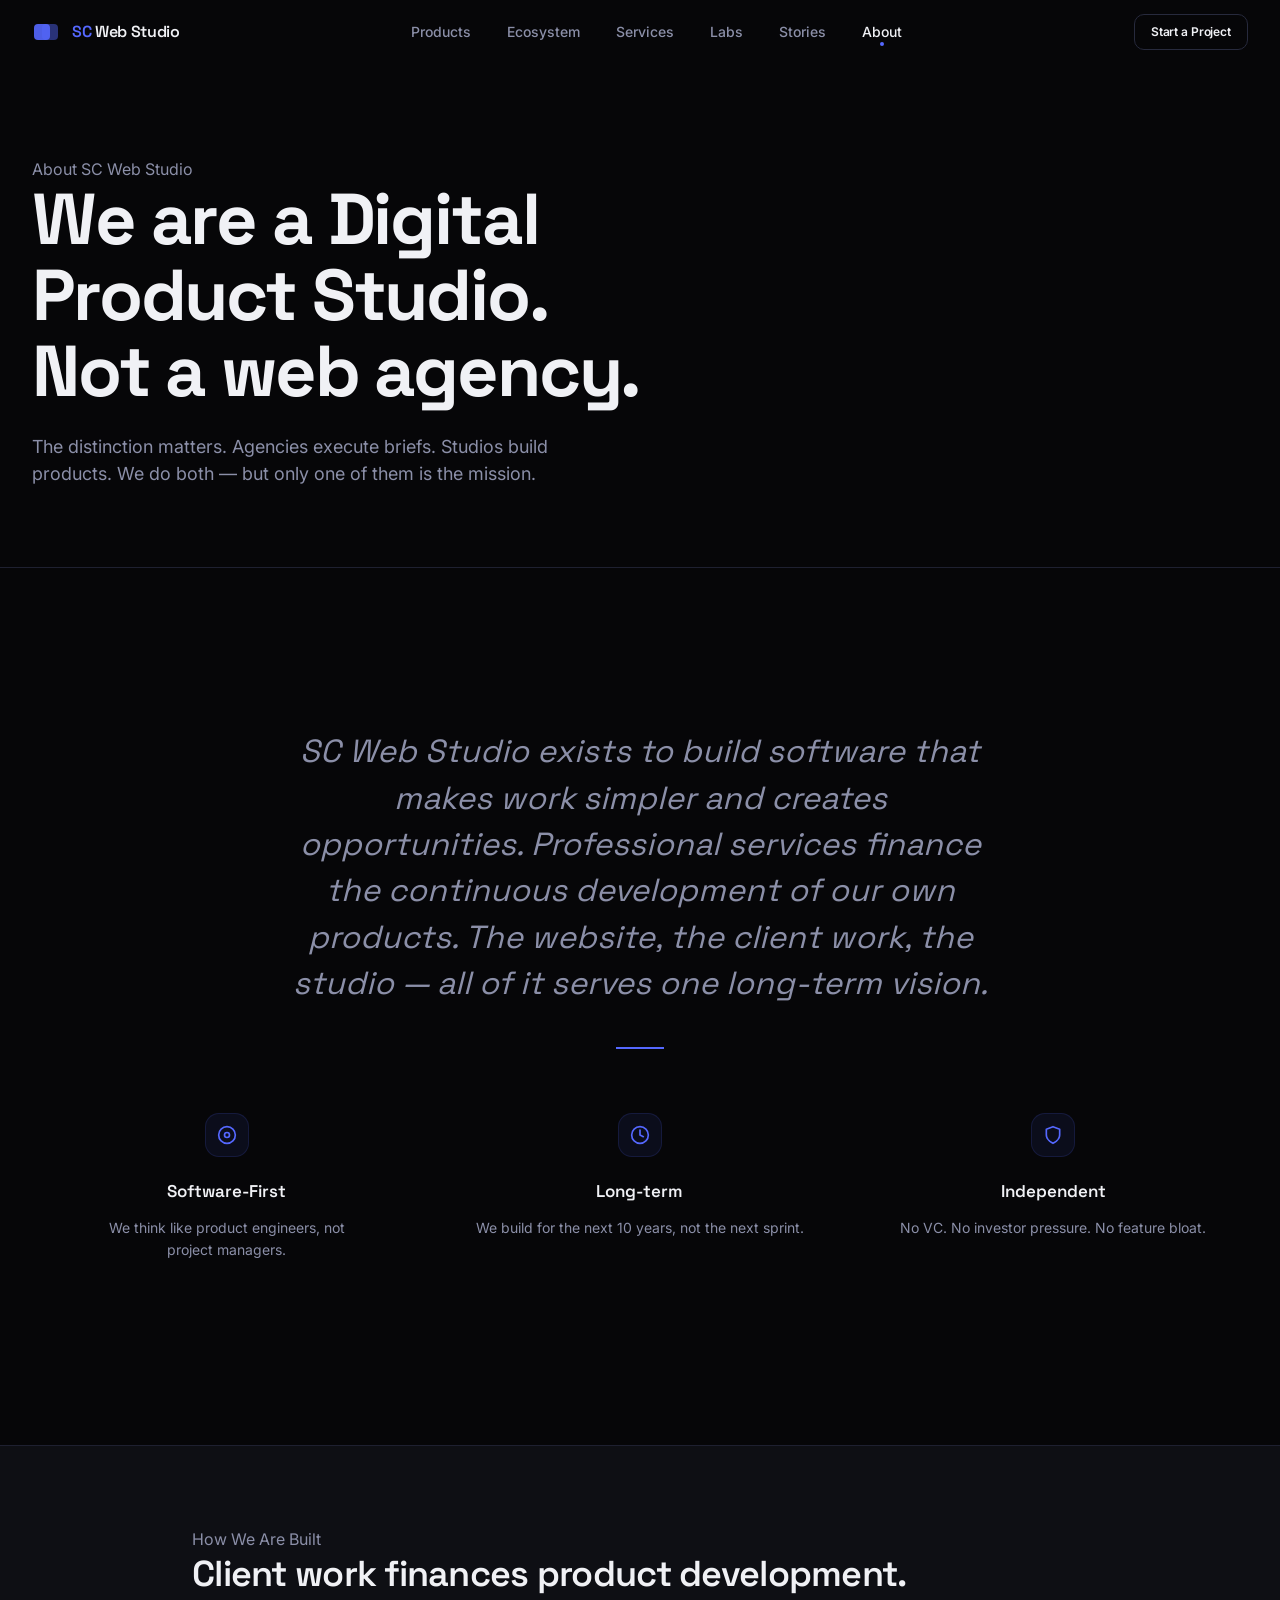
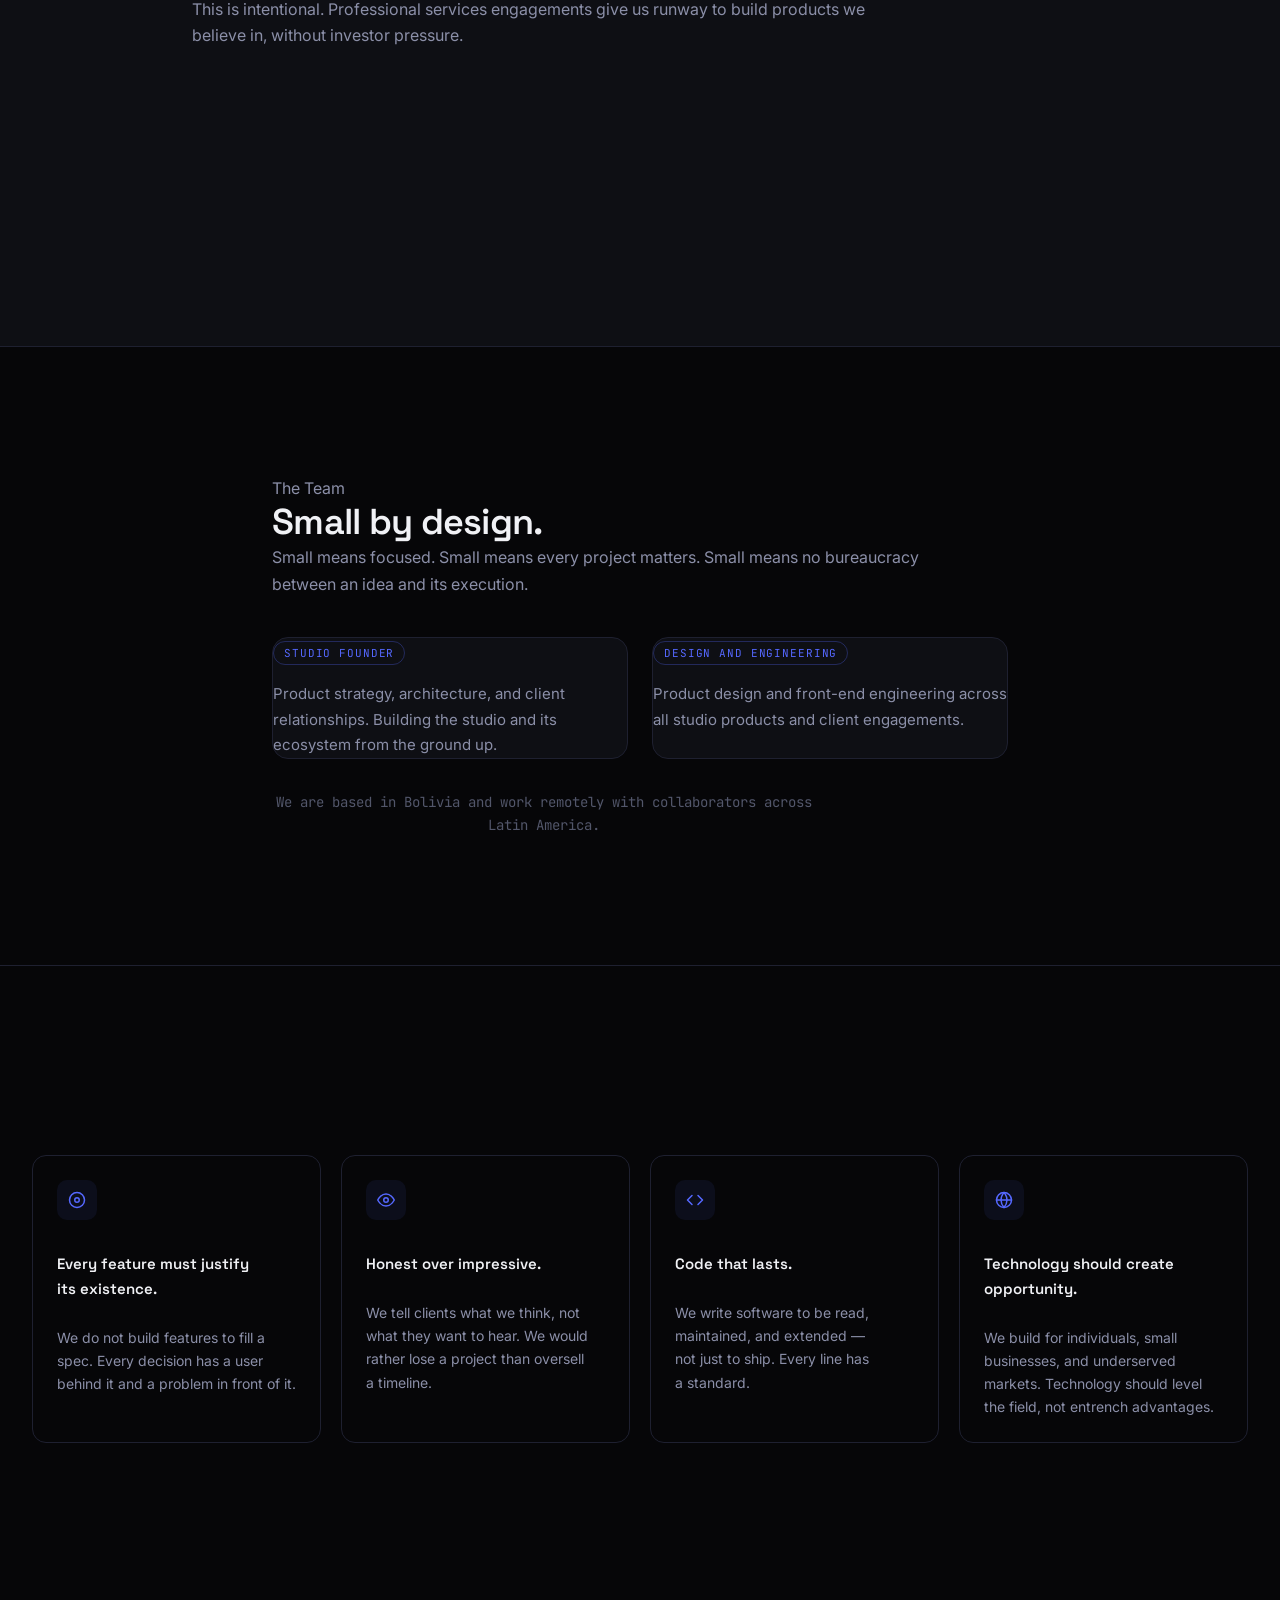
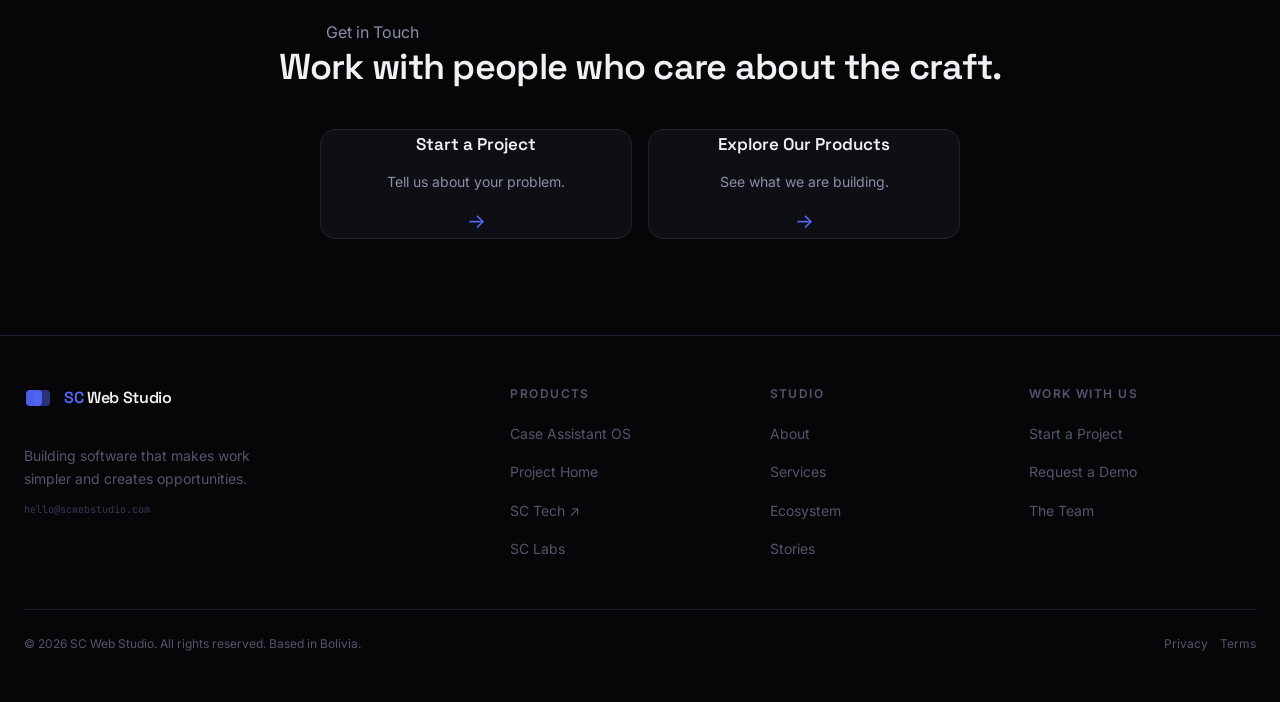
==== about/index.html @ ff3e18fb "Initial release candidate - SC Web Studio website" ====
﻿<!DOCTYPE html>
<html lang="en">
<head>
  <meta charset="UTF-8">
  <meta name="viewport" content="width=device-width, initial-scale=1.0">
  <title>About — SC Web Studio</title>
  <meta name="description" content="SC Web Studio is a Digital Product Studio based in Bolivia. We build software, SaaS, and automation. Learn who we are, how we operate, and what drives us.">
  <link rel="canonical" href="https://scwebstudio.com/about/">
  <meta property="og:type" content="website">
  <meta property="og:url" content="https://scwebstudio.com/about/">
  <meta property="og:title" content="About — SC Web Studio">
  <meta property="og:description" content="SC Web Studio is a Digital Product Studio based in Bolivia. We build software, SaaS, and automation. Learn who we are, how we operate, and what drives us.">
  <meta property="og:image" content="https://scwebstudio.com/shared/img/og-default.png">
  <meta property="og:site_name" content="SC Web Studio">
  <meta name="twitter:card" content="summary_large_image">
  <meta name="twitter:title" content="About — SC Web Studio">
  <meta name="twitter:description" content="SC Web Studio is a Digital Product Studio based in Bolivia. We build software, SaaS, and automation.">
  <meta name="twitter:image" content="https://scwebstudio.com/shared/img/og-default.png">
  <script type="application/ld+json">
  {
    "@context": "https://schema.org",
    "@type": "WebPage",
    "name": "About — SC Web Studio",
    "url": "https://scwebstudio.com/about/",
    "description": "SC Web Studio is a Digital Product Studio based in Bolivia.",
    "publisher": {
      "@type": "Organization",
      "name": "SC Web Studio",
      "url": "https://scwebstudio.com",
      "address": {"@type": "PostalAddress","addressCountry": "BO"}
    }
  }
  </script>
  <link rel="stylesheet" href="../shared/css/tokens.css">
  <link rel="stylesheet" href="../shared/css/reset.css">
  <link rel="stylesheet" href="../shared/css/typography.css">
  <link rel="stylesheet" href="../shared/css/layout.css">
  <link rel="stylesheet" href="../shared/css/utilities.css">
  <link rel="stylesheet" href="../shared/css/components/nav.css">
  <link rel="stylesheet" href="../shared/css/components/buttons.css">
  <link rel="stylesheet" href="../shared/css/components/cards.css">
  <link rel="stylesheet" href="../shared/css/components/badges.css">
  <link rel="stylesheet" href="../shared/css/components/mockups.css">
  <link rel="stylesheet" href="../shared/css/components/modals.css">
  <link rel="stylesheet" href="../shared/css/components/forms.css">
  <style>
    .about-hero{padding-top:calc(var(--space-24) + 60px);padding-bottom:var(--space-20);}
    .about-hero h1{max-width:760px;}
    .identity-quote{font-family:var(--font-display);font-size:clamp(1.375rem,3vw,2rem);line-height:1.45;color:var(--text-secondary);max-width:720px;margin:0 auto;text-align:center;font-style:italic;}
    .identity-separator{width:48px;height:2px;background:var(--studio-500);margin:var(--space-10) auto;opacity:0.5;}
    .pillar-row{display:grid;grid-template-columns:1fr;gap:var(--space-6);margin-top:var(--space-10);}
    @media(min-width:768px){.pillar-row{grid-template-columns:repeat(3,1fr);}}
    .pillar{display:flex;flex-direction:column;gap:var(--space-3);align-items:center;text-align:center;padding:var(--space-6);}
    .pillar__icon{width:44px;height:44px;display:flex;align-items:center;justify-content:center;border-radius:var(--radius-lg);background:rgba(85,104,255,0.08);border:1px solid rgba(85,104,255,0.15);color:var(--studio-500);margin-bottom:var(--space-2);}
    .pillar__title{font-family:var(--font-display);font-size:1.0625rem;font-weight:600;color:var(--text-primary);margin:0;}
    .pillar__desc{font-size:0.875rem;color:var(--text-secondary);line-height:1.6;margin:0;}
    .model-grid{display:grid;grid-template-columns:1fr;gap:var(--space-12);align-items:center;margin-top:var(--space-12);}
    @media(min-width:1024px){.model-grid{grid-template-columns:1fr 1fr;}}
    .model-diagram{display:flex;align-items:center;gap:var(--space-4);justify-content:center;}
    .model-box{border:1px solid var(--studio-500);border-radius:var(--radius-lg);padding:var(--space-6) var(--space-8);text-align:center;min-width:160px;}
    .model-box--filled{background:rgba(85,104,255,0.07);}
    .model-box__label{font-family:var(--font-display);font-size:0.9375rem;font-weight:600;color:var(--text-primary);margin:0 0 var(--space-1);}
    .model-box__sub{font-family:var(--font-mono);font-size:0.6875rem;color:var(--studio-500);text-transform:uppercase;letter-spacing:0.08em;margin:0;}
    .model-arrow{font-size:1.5rem;color:var(--studio-500);flex-shrink:0;}
    .model-text{font-size:0.9375rem;color:var(--text-secondary);line-height:1.7;}
    .team-grid{display:grid;grid-template-columns:1fr;gap:var(--space-6);margin-top:var(--space-10);}
    @media(min-width:640px){.team-grid{grid-template-columns:repeat(2,1fr);}}
    .team-note{text-align:center;margin-top:var(--space-8);font-size:0.875rem;color:var(--text-tertiary);font-family:var(--font-mono);}
    .role-badge{display:inline-block;font-family:var(--font-mono);font-size:0.6875rem;text-transform:uppercase;letter-spacing:0.08em;color:var(--studio-500);border:1px solid rgba(85,104,255,0.3);border-radius:var(--radius-full);padding:2px 10px;margin-bottom:var(--space-4);}
    .values-grid{display:grid;grid-template-columns:1fr;gap:var(--space-5);margin-top:var(--space-10);}
    @media(min-width:640px){.values-grid{grid-template-columns:repeat(2,1fr);}}
    @media(min-width:1024px){.values-grid{grid-template-columns:repeat(4,1fr);}}
    .final-cta-section{padding:var(--space-24) 0;text-align:center;}
    .cta-cards{display:grid;grid-template-columns:1fr;gap:var(--space-4);max-width:640px;margin:var(--space-10) auto 0;}
    @media(min-width:640px){.cta-cards{grid-template-columns:1fr 1fr;}}
    .cta-card{display:flex;flex-direction:column;gap:var(--space-3);padding:var(--space-7);border:1px solid rgba(255,255,255,0.08);border-radius:var(--radius-xl);background:var(--bg-surface);text-decoration:none;transition:border-color .2s,box-shadow .2s;}
    .cta-card:hover{border-color:rgba(85,104,255,0.4);box-shadow:var(--shadow-md);}
    .cta-card__title{font-family:var(--font-display);font-size:1.0625rem;font-weight:600;color:var(--text-primary);}
    .cta-card__arrow{color:var(--studio-500);font-size:1.25rem;margin-top:auto;}
  </style>
</head>
<body>
  <a href="#main-content" class="skip-link">Skip to main content</a>
  <div class="scroll-progress" id="scroll-progress" aria-hidden="true"></div>
  <div id="sc-header"></div>
  <script src="../shared/js/core/shell.js" data-base="../"></script>
  <main id="main-content">

    <!-- HERO -->
    <section class="about-hero section" aria-labelledby="about-heading">
      <div class="container">
        <p class="sh-label reveal">About SC Web Studio</p>
        <h1 class="display reveal" id="about-heading" style="margin-bottom:var(--space-6);">We are a Digital Product Studio. Not a web agency.</h1>
        <p class="lead reveal" style="max-width:600px;">The distinction matters. Agencies execute briefs. Studios build products. We do both — but only one of them is the mission.</p>
      </div>
    </section>

    <!-- IDENTITY STATEMENT -->
    <section class="section-xl section" id="identity" aria-labelledby="identity-heading" style="text-align:center;">
      <div class="container">
        <h2 class="sr-only" id="identity-heading">Identity Statement</h2>
        <blockquote class="identity-quote reveal">
          SC Web Studio exists to build software that makes work simpler and creates opportunities. Professional services finance the continuous development of our own products. The website, the client work, the studio — all of it serves one long-term vision.
        </blockquote>
        <div class="identity-separator reveal" aria-hidden="true"></div>
        <div class="pillar-row reveal-group">
          <div class="pillar reveal">
            <div class="pillar__icon">
              <svg width="20" height="20" viewBox="0 0 24 24" fill="none" stroke="currentColor" stroke-width="2" stroke-linecap="round" stroke-linejoin="round" aria-hidden="true"><circle cx="12" cy="12" r="10"/><circle cx="12" cy="12" r="3"/></svg>
            </div>
            <p class="pillar__title">Software-First</p>
            <p class="pillar__desc">We think like product engineers, not project managers.</p>
          </div>
          <div class="pillar reveal">
            <div class="pillar__icon">
              <svg width="20" height="20" viewBox="0 0 24 24" fill="none" stroke="currentColor" stroke-width="2" stroke-linecap="round" stroke-linejoin="round" aria-hidden="true"><circle cx="12" cy="12" r="10"/><polyline points="12 6 12 12 16 14"/></svg>
            </div>
            <p class="pillar__title">Long-term</p>
            <p class="pillar__desc">We build for the next 10 years, not the next sprint.</p>
          </div>
          <div class="pillar reveal">
            <div class="pillar__icon">
              <svg width="20" height="20" viewBox="0 0 24 24" fill="none" stroke="currentColor" stroke-width="2" stroke-linecap="round" stroke-linejoin="round" aria-hidden="true"><path d="M12 22s8-4 8-10V5l-8-3-8 3v7c0 6 8 10 8 10z"/></svg>
            </div>
            <p class="pillar__title">Independent</p>
            <p class="pillar__desc">No VC. No investor pressure. No feature bloat.</p>
          </div>
        </div>
      </div>
    </section>

    <!-- THE MODEL -->
    <section class="section-surface section" id="model" aria-labelledby="model-heading">
      <div class="container" style="max-width:960px;">
        <p class="sh-label reveal">How We Are Built</p>
        <h2 class="sh-heading reveal" id="model-heading">Client work finances product development.</h2>
        <p class="sh-lead reveal">This is intentional. Professional services engagements give us runway to build products we believe in, without investor pressure.</p>
        <div class="model-grid reveal">
          <div class="model-diagram">
            <div class="model-box">
              <p class="model-box__label">Professional Services</p>
              <p class="model-box__sub">Revenue</p>
            </div>
            <div class="model-arrow" aria-hidden="true">&#8594;</div>
            <div class="model-box model-box--filled">
              <p class="model-box__label">Product R&amp;D</p>
              <p class="model-box__sub">Mission</p>
            </div>
          </div>
          <div>
            <p class="model-text">We take on a limited number of client projects per year — software development, automation, SaaS builds, and design. The revenue funds the salaries and infrastructure needed to continuously develop Case Assistant OS, Project Home, and what comes next.</p>
            <p class="model-text" style="margin-top:var(--space-4);">This is not a side project. This is the model.</p>
          </div>
        </div>
      </div>
    </section>

    <!-- TEAM -->
    <section class="section-lg section" id="team" aria-labelledby="team-heading">
      <div class="container" style="max-width:800px;">
        <p class="sh-label reveal">The Team</p>
        <h2 class="sh-heading reveal" id="team-heading">Small by design.</h2>
        <p class="sh-lead reveal">Small means focused. Small means every project matters. Small means no bureaucracy between an idea and its execution.</p>
        <div class="team-grid reveal-group">
          <div class="card reveal" style="padding:var(--space-7);">
            <span class="role-badge">Studio Founder</span>
            <p style="font-size:0.9375rem;color:var(--text-secondary);line-height:1.7;margin:0;">Product strategy, architecture, and client relationships. Building the studio and its ecosystem from the ground up.</p>
          </div>
          <div class="card reveal" style="padding:var(--space-7);">
            <span class="role-badge">Design and Engineering</span>
            <p style="font-size:0.9375rem;color:var(--text-secondary);line-height:1.7;margin:0;">Product design and front-end engineering across all studio products and client engagements.</p>
          </div>
        </div>
        <p class="team-note reveal">We are based in Bolivia and work remotely with collaborators across Latin America.</p>
      </div>
    </section>

    <!-- VALUES -->
    <section class="section" id="values" aria-labelledby="values-heading">
      <div class="container">
        <p class="sh-label reveal">What We Believe</p>
        <h2 class="sh-heading reveal" id="values-heading">Four things we do not compromise on.</h2>
        <div class="values-grid reveal-group">
          <div class="card card-feature reveal" style="padding:var(--space-6);">
            <div style="width:40px;height:40px;display:flex;align-items:center;justify-content:center;border-radius:var(--radius-md);background:rgba(85,104,255,0.08);color:var(--studio-500);margin-bottom:var(--space-4);">
              <svg width="18" height="18" viewBox="0 0 24 24" fill="none" stroke="currentColor" stroke-width="2" stroke-linecap="round" stroke-linejoin="round" aria-hidden="true"><circle cx="12" cy="12" r="10"/><circle cx="12" cy="12" r="3"/></svg>
            </div>
            <p style="font-family:var(--font-display);font-size:0.9375rem;font-weight:600;color:var(--text-primary);margin-bottom:var(--space-2);">Every feature must justify its existence.</p>
            <p style="font-size:0.875rem;color:var(--text-secondary);line-height:1.65;margin:0;">We do not build features to fill a spec. Every decision has a user behind it and a problem in front of it.</p>
          </div>
          <div class="card card-feature reveal" style="padding:var(--space-6);">
            <div style="width:40px;height:40px;display:flex;align-items:center;justify-content:center;border-radius:var(--radius-md);background:rgba(85,104,255,0.08);color:var(--studio-500);margin-bottom:var(--space-4);">
              <svg width="18" height="18" viewBox="0 0 24 24" fill="none" stroke="currentColor" stroke-width="2" stroke-linecap="round" stroke-linejoin="round" aria-hidden="true"><path d="M1 12s4-8 11-8 11 8 11 8-4 8-11 8-11-8-11-8z"/><circle cx="12" cy="12" r="3"/></svg>
            </div>
            <p style="font-family:var(--font-display);font-size:0.9375rem;font-weight:600;color:var(--text-primary);margin-bottom:var(--space-2);">Honest over impressive.</p>
            <p style="font-size:0.875rem;color:var(--text-secondary);line-height:1.65;margin:0;">We tell clients what we think, not what they want to hear. We would rather lose a project than oversell a timeline.</p>
          </div>
          <div class="card card-feature reveal" style="padding:var(--space-6);">
            <div style="width:40px;height:40px;display:flex;align-items:center;justify-content:center;border-radius:var(--radius-md);background:rgba(85,104,255,0.08);color:var(--studio-500);margin-bottom:var(--space-4);">
              <svg width="18" height="18" viewBox="0 0 24 24" fill="none" stroke="currentColor" stroke-width="2" stroke-linecap="round" stroke-linejoin="round" aria-hidden="true"><polyline points="16 18 22 12 16 6"/><polyline points="8 6 2 12 8 18"/></svg>
            </div>
            <p style="font-family:var(--font-display);font-size:0.9375rem;font-weight:600;color:var(--text-primary);margin-bottom:var(--space-2);">Code that lasts.</p>
            <p style="font-size:0.875rem;color:var(--text-secondary);line-height:1.65;margin:0;">We write software to be read, maintained, and extended — not just to ship. Every line has a standard.</p>
          </div>
          <div class="card card-feature reveal" style="padding:var(--space-6);">
            <div style="width:40px;height:40px;display:flex;align-items:center;justify-content:center;border-radius:var(--radius-md);background:rgba(85,104,255,0.08);color:var(--studio-500);margin-bottom:var(--space-4);">
              <svg width="18" height="18" viewBox="0 0 24 24" fill="none" stroke="currentColor" stroke-width="2" stroke-linecap="round" stroke-linejoin="round" aria-hidden="true"><circle cx="12" cy="12" r="10"/><line x1="2" y1="12" x2="22" y2="12"/><path d="M12 2a15.3 15.3 0 0 1 4 10 15.3 15.3 0 0 1-4 10 15.3 15.3 0 0 1-4-10 15.3 15.3 0 0 1 4-10z"/></svg>
            </div>
            <p style="font-family:var(--font-display);font-size:0.9375rem;font-weight:600;color:var(--text-primary);margin-bottom:var(--space-2);">Technology should create opportunity.</p>
            <p style="font-size:0.875rem;color:var(--text-secondary);line-height:1.65;margin:0;">We build for individuals, small businesses, and underserved markets. Technology should level the field, not entrench advantages.</p>
          </div>
        </div>
      </div>
    </section>

    <!-- FINAL CTA -->
    <section class="final-cta-section" id="work-with-us" aria-labelledby="cta-heading">
      <div class="container">
        <p class="sh-label reveal">Get in Touch</p>
        <h2 class="sh-heading reveal" id="cta-heading" style="text-align:center;">Work with people who care about the craft.</h2>
        <div class="cta-cards reveal-group">
          <a href="../contact/" class="cta-card reveal">
            <p class="cta-card__title">Start a Project</p>
            <p style="font-size:0.875rem;color:var(--text-secondary);margin:0;">Tell us about your problem.</p>
            <span class="cta-card__arrow" aria-hidden="true">&#8594;</span>
          </a>
          <a href="../products/" class="cta-card reveal">
            <p class="cta-card__title">Explore Our Products</p>
            <p style="font-size:0.875rem;color:var(--text-secondary);margin:0;">See what we are building.</p>
            <span class="cta-card__arrow" aria-hidden="true">&#8594;</span>
          </a>
        </div>
      </div>
    </section>

  </main>
  <div id="sc-footer"></div>
  <script src="../shared/js/core/nav.js" defer></script>
  <script src="../shared/js/core/scroll.js" defer></script>
</body>
</html>
---- shared/css/tokens.css ----
/**
 * SC Web Studio — Design Tokens
 * ─────────────────────────────────────────────────────────────────────────────
 * Version: 1.0 | Status: Canonical
 *
 * This file defines ALL design tokens for the SC Web Studio ecosystem.
 * Rules: This file contains ONLY custom property declarations (--variables).
 * No selectors with rules. No layout. No component styles.
 * Every other stylesheet imports this file first.
 *
 * Import order (every page):
 *   1. tokens.css  ← this file
 *   2. reset.css
 *   3. typography.css
 *   4. layout.css
 *   5. utilities.css
 *   6. components/*.css (only what the page uses)
 * ─────────────────────────────────────────────────────────────────────────────
 */

:root {

  /* ─────────────────────────────────────────────────────────────────────────
   * TYPOGRAPHY
   * ───────────────────────────────────────────────────────────────────────── */

  --font-display: 'Space Grotesk', 'DM Sans', system-ui, -apple-system, sans-serif;
  --font-ui:      'Inter', 'SF Pro Text', system-ui, -apple-system, sans-serif;
  --font-mono:    'JetBrains Mono', 'Fira Code', 'Cascadia Code', ui-monospace, monospace;

  /* Type Scale — Major Third (1.25 ratio), base 16px */
  --text-2xs:  0.64rem;   /* 10px  — tiny labels, legal footnotes */
  --text-xs:   0.75rem;   /* 12px  — metadata, timestamps, captions */
  --text-sm:   0.875rem;  /* 14px  — small body, form labels */
  --text-base: 1rem;      /* 16px  — body copy */
  --text-md:   1.125rem;  /* 18px  — large body, lead paragraphs */
  --text-lg:   1.25rem;   /* 20px  — small headings h5/h6 */
  --text-xl:   1.5rem;    /* 24px  — card headings, feature titles */
  --text-2xl:  1.875rem;  /* 30px  — section subheadings h3 */
  --text-3xl:  2.25rem;   /* 36px  — section headings h2 */
  --text-4xl:  3rem;      /* 48px  — page headings h1, product names */
  --text-5xl:  3.75rem;   /* 60px  — hero subheadlines */
  --text-6xl:  4.5rem;    /* 72px  — hero headlines (desktop) */
  --text-7xl:  6rem;      /* 96px  — manifesto statements, display */

  /* Fluid / Responsive Display Sizes */
  --display-hero:      clamp(2.5rem,   6vw + 1rem,  4.5rem);
  --display-section:   clamp(1.75rem,  4vw + 0.5rem, 2.25rem);
  --display-manifesto: clamp(2rem,     7vw + 0.5rem, 6rem);
  --display-product:   clamp(1.5rem,   3vw + 0.5rem, 3rem);

  /* Font Weights */
  --weight-regular:   400;
  --weight-medium:    500;
  --weight-semibold:  600;
  --weight-bold:      700;

  /* Line Heights */
  --leading-none:      1;
  --leading-display:   1.05;
  --leading-tight:     1.1;
  --leading-snug:      1.2;
  --leading-heading:   1.3;
  --leading-normal:    1.5;
  --leading-relaxed:   1.65;
  --leading-loose:     1.8;

  /* Letter Spacing */
  --tracking-tighter: -0.03em;
  --tracking-tight:   -0.02em;
  --tracking-snug:    -0.015em;
  --tracking-normal:  0;
  --tracking-wide:    0.05em;
  --tracking-wider:   0.08em;
  --tracking-widest:  0.12em;


  /* ─────────────────────────────────────────────────────────────────────────
   * COLORS — BACKGROUNDS & SURFACES
   * ───────────────────────────────────────────────────────────────────────── */

  --bg-page:           #060608;
  --bg-surface:        #0E0F14;
  --bg-surface-raised: #151720;
  --bg-surface-overlay:#1A1D2B;
  --bg-hover:          rgba(255, 255, 255, 0.04);
  --bg-active:         rgba(255, 255, 255, 0.07);


  /* ─────────────────────────────────────────────────────────────────────────
   * COLORS — BORDERS
   * ───────────────────────────────────────────────────────────────────────── */

  --border-subtle: #1E2030;
  --border-default: #272A3D;
  --border-strong: #353852;
  --border-focus: #5568FF;


  /* ─────────────────────────────────────────────────────────────────────────
   * COLORS — TEXT
   * ───────────────────────────────────────────────────────────────────────── */

  --text-primary:   #F0F1F5;
  --text-secondary: #8B8FA8;
  --text-tertiary:  #52566A;
  --text-inverse:   #060608;
  --text-link:      #7B8FFF;
  --text-link-hover:#A0ADFF;


  /* ─────────────────────────────────────────────────────────────────────────
   * COLORS — STUDIO ACCENT (Electric Indigo-Blue)
   * Primary brand accent. Precision, software, intelligence.
   * ───────────────────────────────────────────────────────────────────────── */

  --studio-50:          #F0F1FF;
  --studio-100:         #E0E4FF;
  --studio-300:         #8E9EFF;
  --studio-400:         #7080FF;
  --studio-500:         #5568FF;  /* ← Primary Studio Accent */
  --studio-600:         #3D4EE8;
  --studio-700:         #2A37C4;
  --studio-glow:        rgba(85, 104, 255, 0.15);
  --studio-glow-strong: rgba(85, 104, 255, 0.30);


  /* ─────────────────────────────────────────────────────────────────────────
   * COLORS — CASE ASSISTANT OS (Sky Blue)
   * Clinical trust, legal precision.
   * ───────────────────────────────────────────────────────────────────────── */

  --legal-400:        #38BDF8;
  --legal-500:        #0EA5E9;   /* ← Case Assistant OS Primary */
  --legal-600:        #0284C7;
  --legal-glow:       rgba(14, 165, 233, 0.15);
  --legal-badge-bg:   rgba(14, 165, 233, 0.10);
  --legal-badge-border: rgba(14, 165, 233, 0.30);


  /* ─────────────────────────────────────────────────────────────────────────
   * COLORS — PROJECT HOME (Amber)
   * Warmth, housing, community.
   * ───────────────────────────────────────────────────────────────────────── */

  --home-400:         #FBBF24;
  --home-500:         #F59E0B;   /* ← Project Home Primary */
  --home-600:         #D97706;
  --home-glow:        rgba(245, 158, 11, 0.15);
  --home-badge-bg:    rgba(245, 158, 11, 0.10);
  --home-badge-border: rgba(245, 158, 11, 0.30);


  /* ─────────────────────────────────────────────────────────────────────────
   * COLORS — SC TECH (Emerald)
   * Technology, growth, existing brand.
   * ───────────────────────────────────────────────────────────────────────── */

  --tech-400:         #34D399;
  --tech-500:         #10B981;   /* ← SC Tech Primary */
  --tech-600:         #059669;
  --tech-glow:        rgba(16, 185, 129, 0.15);
  --tech-badge-bg:    rgba(16, 185, 129, 0.10);
  --tech-badge-border: rgba(16, 185, 129, 0.30);


  /* ─────────────────────────────────────────────────────────────────────────
   * COLORS — SEMANTIC STATES
   * ───────────────────────────────────────────────────────────────────────── */

  --color-success:    #10B981;
  --color-success-bg: rgba(16, 185, 129, 0.10);
  --color-warning:    #F59E0B;
  --color-warning-bg: rgba(245, 158, 11, 0.10);
  --color-error:      #EF4444;
  --color-error-bg:   rgba(239, 68, 68, 0.10);
  --color-info:       #5568FF;
  --color-info-bg:    rgba(85, 104, 255, 0.10);


  /* ─────────────────────────────────────────────────────────────────────────
   * SPACING — 8px Base Unit
   * ───────────────────────────────────────────────────────────────────────── */

  --space-1:  0.25rem;   /*  4px */
  --space-2:  0.5rem;    /*  8px */
  --space-3:  0.75rem;   /* 12px */
  --space-4:  1rem;      /* 16px */  /* ← Base unit */
  --space-5:  1.25rem;   /* 20px */
  --space-6:  1.5rem;    /* 24px */
  --space-8:  2rem;      /* 32px */
  --space-10: 2.5rem;    /* 40px */
  --space-12: 3rem;      /* 48px */
  --space-16: 4rem;      /* 64px */
  --space-20: 5rem;      /* 80px */
  --space-24: 6rem;      /* 96px */
  --space-32: 8rem;      /* 128px */
  --space-40: 10rem;     /* 160px */
  --space-48: 12rem;     /* 192px */


  /* ─────────────────────────────────────────────────────────────────────────
   * LAYOUT — Containers
   * ───────────────────────────────────────────────────────────────────────── */

  --container-sm:  640px;
  --container-md:  768px;
  --container-lg:  1024px;
  --container-xl:  1280px;   /* ← Default page container */
  --container-2xl: 1440px;
  --container-pad-mobile: 1.5rem;
  --container-pad-desktop: 2rem;


  /* ─────────────────────────────────────────────────────────────────────────
   * BORDER RADIUS
   * ───────────────────────────────────────────────────────────────────────── */

  --radius-sm:   6px;
  --radius-md:   10px;
  --radius-lg:   14px;
  --radius-xl:   16px;
  --radius-2xl:  20px;
  --radius-3xl:  24px;
  --radius-full: 9999px;


  /* ─────────────────────────────────────────────────────────────────────────
   * SHADOWS
   * ───────────────────────────────────────────────────────────────────────── */

  --shadow-sm:
    0 1px 2px rgba(0, 0, 0, 0.3);

  --shadow-md:
    0 4px 12px rgba(0, 0, 0, 0.4),
    0 1px 3px rgba(0, 0, 0, 0.3);

  --shadow-lg:
    0 10px 30px rgba(0, 0, 0, 0.4),
    0 4px 8px rgba(0, 0, 0, 0.3);

  --shadow-xl:
    0 20px 60px rgba(0, 0, 0, 0.5),
    0 8px 20px rgba(0, 0, 0, 0.4);

  --shadow-card:
    0 0 0 1px var(--border-subtle),
    0 20px 60px rgba(0, 0, 0, 0.4);

  --shadow-card-hover:
    0 0 0 1px var(--border-default),
    0 24px 80px rgba(0, 0, 0, 0.5),
    0 0 40px var(--studio-glow);

  --shadow-card-legal-hover:
    0 0 0 1px rgba(14, 165, 233, 0.3),
    0 24px 80px rgba(0, 0, 0, 0.5),
    0 0 60px var(--legal-glow);

  --shadow-card-home-hover:
    0 0 0 1px rgba(245, 158, 11, 0.3),
    0 24px 80px rgba(0, 0, 0, 0.5),
    0 0 60px var(--home-glow);

  --shadow-card-tech-hover:
    0 0 0 1px rgba(16, 185, 129, 0.3),
    0 24px 80px rgba(0, 0, 0, 0.5),
    0 0 60px var(--tech-glow);

  --shadow-nav:
    0 1px 0 var(--border-subtle),
    0 8px 32px rgba(0, 0, 0, 0.4);

  --shadow-modal:
    0 0 0 1px var(--border-default),
    0 40px 120px rgba(0, 0, 0, 0.6);


  /* ─────────────────────────────────────────────────────────────────────────
   * ANIMATION — Easing Functions
   * ───────────────────────────────────────────────────────────────────────── */

  --ease-default: cubic-bezier(0.16, 1, 0.3, 1);
  --ease-in:      cubic-bezier(0.4, 0, 1, 1);
  --ease-out:     cubic-bezier(0, 0, 0.2, 1);
  --ease-elastic: cubic-bezier(0.34, 1.56, 0.64, 1);
  --ease-linear:  linear;
  --ease-spring:  cubic-bezier(0.175, 0.885, 0.32, 1.275);


  /* ─────────────────────────────────────────────────────────────────────────
   * ANIMATION — Duration Scale
   * ───────────────────────────────────────────────────────────────────────── */

  --duration-instant:    80ms;
  --duration-fast:       150ms;
  --duration-base:       250ms;
  --duration-slow:       400ms;
  --duration-deliberate: 600ms;
  --duration-ambient:    800ms;


  /* ─────────────────────────────────────────────────────────────────────────
   * Z-INDEX SCALE
   * ───────────────────────────────────────────────────────────────────────── */

  --z-below:    -1;
  --z-base:      0;
  --z-raised:    10;
  --z-dropdown:  100;
  --z-sticky:    200;
  --z-overlay:   300;
  --z-modal:     400;
  --z-toast:     500;


  /* ─────────────────────────────────────────────────────────────────────────
   * ICON SIZES
   * ───────────────────────────────────────────────────────────────────────── */

  --icon-xs:  12px;
  --icon-sm:  16px;
  --icon-md:  20px;
  --icon-lg:  24px;
  --icon-xl:  32px;
  --icon-2xl: 48px;


  /* ─────────────────────────────────────────────────────────────────────────
   * GRADIENTS
   * ───────────────────────────────────────────────────────────────────────── */

  /* Studio aurora — hero background */
  --gradient-aurora:
    radial-gradient(
      ellipse 80% 60% at 50% -20%,
      rgba(85, 104, 255, 0.25) 0%,
      rgba(85, 104, 255, 0.05) 60%,
      transparent 100%
    );

  /* Hero mesh gradient — multi-product */
  --gradient-mesh:
    radial-gradient(ellipse at 20% 50%, rgba(85, 104, 255, 0.15) 0%, transparent 50%),
    radial-gradient(ellipse at 80% 20%, rgba(14, 165, 233, 0.08) 0%, transparent 50%),
    radial-gradient(ellipse at 60% 80%, rgba(245, 158, 11, 0.05) 0%, transparent 50%);

  /* Text gradient — display headlines */
  --gradient-text:
    linear-gradient(160deg, #F0F1F5 0%, rgba(240, 241, 245, 0.6) 100%);

  /* Edge light — card top border glow */
  --gradient-edge-studio:
    linear-gradient(90deg, transparent, var(--studio-500), transparent);
  --gradient-edge-legal:
    linear-gradient(90deg, transparent, var(--legal-500), transparent);
  --gradient-edge-home:
    linear-gradient(90deg, transparent, var(--home-500), transparent);
  --gradient-edge-tech:
    linear-gradient(90deg, transparent, var(--tech-500), transparent);
}


/* ─────────────────────────────────────────────────────────────────────────────
 * REDUCED MOTION OVERRIDES
 * All animation tokens resolve to instantaneous when user prefers reduced motion.
 * ─────────────────────────────────────────────────────────────────────────────
 */
@media (prefers-reduced-motion: reduce) {
  :root {
    --duration-instant:    0.01ms;
    --duration-fast:       0.01ms;
    --duration-base:       0.01ms;
    --duration-slow:       0.01ms;
    --duration-deliberate: 0.01ms;
    --duration-ambient:    0.01ms;
  }
}
---- shared/css/typography.css ----
/**
 * SC Web Studio — Typography
 * ─────────────────────────────────────────────────────────────────────────────
 * Google Fonts loading, type scale, heading rules, and typographic patterns.
 * Import order: 3 of 8 (after tokens.css and reset.css)
 * ─────────────────────────────────────────────────────────────────────────────
 */

/* ── Google Fonts ──────────────────────────────────────────────────────────── */
@import url('https://fonts.googleapis.com/css2?family=Space+Grotesk:wght@400;500;600;700&family=Inter:wght@400;500;600&family=JetBrains+Mono:wght@400;500&display=swap');


/* ═══════════════════════════════════════════════════════════════════════════
   HEADINGS
   ═══════════════════════════════════════════════════════════════════════════ */

h1, h2, h3, h4, h5, h6 {
  font-family: var(--font-display);
  color: var(--text-primary);
  font-weight: var(--weight-bold);
}

h1 {
  font-size: var(--display-hero);
  line-height: var(--leading-tight);
  letter-spacing: var(--tracking-tighter);
}

h2 {
  font-size: var(--display-section);
  line-height: var(--leading-snug);
  letter-spacing: var(--tracking-tight);
  font-weight: var(--weight-semibold);
}

h3 {
  font-size: var(--text-2xl);
  line-height: var(--leading-heading);
  letter-spacing: var(--tracking-snug);
  font-weight: var(--weight-semibold);
}

h4 {
  font-size: var(--text-xl);
  line-height: var(--leading-heading);
  letter-spacing: var(--tracking-snug);
  font-weight: var(--weight-semibold);
}

h5 {
  font-size: var(--text-lg);
  line-height: var(--leading-normal);
  letter-spacing: var(--tracking-normal);
  font-weight: var(--weight-medium);
  font-family: var(--font-ui);
}

h6 {
  font-size: var(--text-base);
  line-height: var(--leading-normal);
  letter-spacing: var(--tracking-widest);
  font-weight: var(--weight-semibold);
  font-family: var(--font-ui);
  text-transform: uppercase;
  color: var(--text-tertiary);
}


/* ═══════════════════════════════════════════════════════════════════════════
   BODY COPY
   ═══════════════════════════════════════════════════════════════════════════ */

p {
  font-family: var(--font-ui);
  font-size: var(--text-base);
  line-height: var(--leading-relaxed);
  color: var(--text-secondary);
  max-width: 68ch; /* Optimal reading line length */
}

.lead {
  font-size: var(--text-md);
  line-height: var(--leading-normal);
  color: var(--text-secondary);
  font-weight: var(--weight-regular);
}

.prose {
  max-width: 65ch;
}

.prose p + p {
  margin-top: var(--space-4);
}

.prose h2,
.prose h3,
.prose h4 {
  margin-top: var(--space-8);
  margin-bottom: var(--space-4);
}


/* ═══════════════════════════════════════════════════════════════════════════
   INLINE ELEMENTS
   ═══════════════════════════════════════════════════════════════════════════ */

strong,
b {
  font-weight: var(--weight-semibold);
  color: var(--text-primary);
}

em,
i {
  /* No italic fonts loaded; use a subtle color shift instead */
  font-style: normal;
  color: var(--text-link);
}

code,
kbd,
samp {
  font-family: var(--font-mono);
  font-size: 0.875em;
  background: var(--bg-surface-raised);
  border: 1px solid var(--border-subtle);
  padding: 0.1em 0.4em;
  border-radius: var(--radius-sm);
  color: var(--studio-300);
}

kbd {
  border-bottom-width: 3px;
  color: var(--text-secondary);
}

pre {
  font-family: var(--font-mono);
  font-size: var(--text-sm);
  background: var(--bg-surface);
  border: 1px solid var(--border-subtle);
  border-radius: var(--radius-lg);
  padding: var(--space-6);
  overflow-x: auto;
  line-height: var(--leading-relaxed);
  color: var(--text-secondary);
}

pre code {
  background: none;
  border: none;
  padding: 0;
  font-size: inherit;
}

/* Inline links */
a:not([class]) {
  color: var(--text-link);
  text-decoration-line: underline;
  text-decoration-thickness: 1px;
  text-underline-offset: 3px;
  text-decoration-color: rgba(123, 143, 255, 0.4);
  transition: color var(--duration-fast) var(--ease-out),
              text-decoration-color var(--duration-fast) var(--ease-out);
}

a:not([class]):hover {
  color: var(--text-link-hover);
  text-decoration-color: var(--text-link-hover);
}


/* ═══════════════════════════════════════════════════════════════════════════
   TYPOGRAPHIC PATTERNS
   ═══════════════════════════════════════════════════════════════════════════ */

/* Display headline — used for hero h1 */
.display {
  font-family: var(--font-display);
  font-size: var(--display-hero);
  font-weight: var(--weight-bold);
  line-height: var(--leading-display);
  letter-spacing: var(--tracking-tighter);
  color: var(--text-primary);
}

/* Manifesto statement — full-screen typographic emphasis */
.display-manifesto {
  font-family: var(--font-display);
  font-size: var(--display-manifesto);
  font-weight: var(--weight-bold);
  line-height: var(--leading-display);
  letter-spacing: var(--tracking-tighter);
  color: var(--text-primary);
}

/* Text gradient — applied to headline spans */
.text-gradient {
  background: var(--gradient-text);
  -webkit-background-clip: text;
  -webkit-text-fill-color: transparent;
  background-clip: text;
}

/* Studio accent text gradient */
.text-gradient-studio {
  background: linear-gradient(135deg, var(--studio-300) 0%, var(--studio-500) 100%);
  -webkit-background-clip: text;
  -webkit-text-fill-color: transparent;
  background-clip: text;
}

/* Section eyebrow label — appears above h2 */
.eyebrow {
  font-family: var(--font-ui);
  font-size: var(--text-xs);
  font-weight: var(--weight-semibold);
  letter-spacing: var(--tracking-widest);
  text-transform: uppercase;
  color: var(--text-tertiary);
  display: flex;
  align-items: center;
  gap: var(--space-3);
}

.eyebrow::before {
  content: '';
  display: inline-block;
  width: 20px;
  height: 1px;
  background: var(--border-default);
  flex-shrink: 0;
}

/* Eyebrow with studio accent */
.eyebrow-accent {
  color: var(--studio-400);
}

.eyebrow-accent::before {
  background: var(--studio-500);
}

/* Section heading group: eyebrow + h2 + lead */
.section-header {
  display: flex;
  flex-direction: column;
  gap: var(--space-4);
  max-width: 640px;
}

.section-header .lead {
  margin-top: var(--space-2);
}


/* ═══════════════════════════════════════════════════════════════════════════
   MONOSPACE PATTERNS
   ═══════════════════════════════════════════════════════════════════════════ */

.mono {
  font-family: var(--font-mono);
  font-size: var(--text-sm);
  color: var(--text-secondary);
}

.version-label {
  font-family: var(--font-mono);
  font-size: var(--text-xs);
  font-weight: var(--weight-medium);
  color: var(--text-tertiary);
  letter-spacing: 0.02em;
}

.status-label {
  font-family: var(--font-mono);
  font-size: var(--text-2xs);
  font-weight: var(--weight-medium);
  letter-spacing: var(--tracking-wider);
  text-transform: uppercase;
}


/* ═══════════════════════════════════════════════════════════════════════════
   PRODUCT NAME TREATMENTS
   ═══════════════════════════════════════════════════════════════════════════ */

/* "Case Assistant OS" — "OS" in legal accent */
.product-name-legal .accent {
  color: var(--legal-500);
}

/* "Project Home" — "Home" in home accent */
.product-name-home .accent {
  color: var(--home-500);
}

/* "SC Tech" — "Tech" in tech accent */
.product-name-tech .accent {
  color: var(--tech-500);
}


/* ═══════════════════════════════════════════════════════════════════════════
   ACCESSIBILITY
   ═══════════════════════════════════════════════════════════════════════════ */

/* Screen reader only — visually hidden but accessible */
.sr-only {
  position: absolute;
  width: 1px;
  height: 1px;
  padding: 0;
  margin: -1px;
  overflow: hidden;
  clip: rect(0, 0, 0, 0);
  white-space: nowrap;
  border: 0;
}

/* Skip navigation link */
.skip-link {
  position: absolute;
  top: -100%;
  left: var(--space-4);
  z-index: var(--z-toast);
  background: var(--studio-500);
  color: #ffffff;
  padding: var(--space-3) var(--space-6);
  border-radius: var(--radius-md);
  font-weight: var(--weight-semibold);
  font-size: var(--text-sm);
  transition: top var(--duration-fast) var(--ease-out);
}

.skip-link:focus {
  top: var(--space-4);
}
---- shared/css/layout.css ----
/**
 * SC Web Studio — Layout System
 * ─────────────────────────────────────────────────────────────────────────────
 * Containers, grid, sections, responsive breakpoints.
 * Import order: 4 of 8 (after tokens, reset, typography)
 * ─────────────────────────────────────────────────────────────────────────────
 */

/* ═══════════════════════════════════════════════════════════════════════════
   PAGE WRAPPER
   ═══════════════════════════════════════════════════════════════════════════ */

.page-wrapper {
  min-height: 100vh;
  display: flex;
  flex-direction: column;
  overflow-x: hidden;
}

.page-content {
  flex: 1;
}

/* Nav spacer — accounts for fixed nav height */
.nav-spacer {
  height: 64px;
}


/* ═══════════════════════════════════════════════════════════════════════════
   CONTAINERS
   ═══════════════════════════════════════════════════════════════════════════ */

.container {
  width: 100%;
  max-width: var(--container-xl);
  margin-inline: auto;
  padding-inline: var(--container-pad-mobile);
}

.container-sm  { max-width: var(--container-sm); }
.container-md  { max-width: var(--container-md); }
.container-lg  { max-width: var(--container-lg); }
.container-xl  { max-width: var(--container-xl); }  /* Default */
.container-2xl { max-width: var(--container-2xl); }
.container-full { max-width: 100%; padding-inline: 0; }

/* Wider padding on larger screens */
@media (min-width: 768px) {
  .container,
  .container-sm,
  .container-md,
  .container-lg,
  .container-xl,
  .container-2xl {
    padding-inline: var(--space-6);
  }
}

@media (min-width: 1280px) {
  .container,
  .container-xl { padding-inline: var(--space-8); }
  .container-2xl { padding-inline: var(--space-10); }
}


/* ═══════════════════════════════════════════════════════════════════════════
   SECTIONS
   ═══════════════════════════════════════════════════════════════════════════ */

/* Base section — full-width wrapper with vertical rhythm */
.section {
  padding-block: var(--space-16);
  position: relative;
}

.section-sm  { padding-block: var(--space-10); }
.section-md  { padding-block: var(--space-16); }
.section-lg  { padding-block: var(--space-24); }
.section-xl  { padding-block: var(--space-32); }
.section-hero { padding-block: var(--space-32) var(--space-24); }

@media (min-width: 768px) {
  .section-md  { padding-block: var(--space-20); }
  .section-lg  { padding-block: var(--space-24); }
}

@media (min-width: 1024px) {
  .section     { padding-block: var(--space-20); }
  .section-lg  { padding-block: var(--space-32); }
  .section-xl  { padding-block: var(--space-40); }
  .section-hero { padding-block: var(--space-40) var(--space-32); }
}

/* Surface variants */
.section-surface {
  background: var(--bg-surface);
}

.section-surface-raised {
  background: var(--bg-surface-raised);
}

/* Section divider */
.section + .section {
  border-top: 1px solid var(--border-subtle);
}

/* Full-bleed background (overrides section's inline padding) */
.section-full-bleed {
  padding-inline: 0;
}

/* Manifesto section — full viewport height */
.section-manifesto {
  min-height: 100svh;
  display: flex;
  align-items: center;
  justify-content: center;
  overflow: hidden;
}


/* ═══════════════════════════════════════════════════════════════════════════
   GRID SYSTEM — 12 Column
   ═══════════════════════════════════════════════════════════════════════════ */

.grid {
  display: grid;
  gap: var(--space-6);
}

/* Responsive column presets */
.grid-1 { grid-template-columns: 1fr; }
.grid-2 { grid-template-columns: repeat(2, 1fr); }
.grid-3 { grid-template-columns: repeat(3, 1fr); }
.grid-4 { grid-template-columns: repeat(4, 1fr); }

/* Auto-fill responsive grids */
.grid-auto-sm {
  grid-template-columns: repeat(auto-fill, minmax(200px, 1fr));
}

.grid-auto-md {
  grid-template-columns: repeat(auto-fill, minmax(280px, 1fr));
}

.grid-auto-lg {
  grid-template-columns: repeat(auto-fill, minmax(340px, 1fr));
}

/* Responsive stacking grids */
.grid-cols-2 {
  grid-template-columns: 1fr;
  gap: var(--space-6);
}

.grid-cols-3 {
  grid-template-columns: 1fr;
  gap: var(--space-6);
}

.grid-cols-4 {
  grid-template-columns: repeat(2, 1fr);
  gap: var(--space-4);
}

@media (min-width: 640px) {
  .grid-cols-4 { grid-template-columns: repeat(2, 1fr); gap: var(--space-5); }
}

@media (min-width: 768px) {
  .grid-cols-2 { grid-template-columns: repeat(2, 1fr); gap: var(--space-8); }
  .grid-cols-3 { grid-template-columns: repeat(2, 1fr); }
  .grid-cols-4 { grid-template-columns: repeat(4, 1fr); gap: var(--space-6); }
}

@media (min-width: 1024px) {
  .grid-cols-3 { grid-template-columns: repeat(3, 1fr); gap: var(--space-8); }
}

/* Specific product grid (3 products) */
.grid-products {
  grid-template-columns: 1fr;
  gap: var(--space-6);
}

@media (min-width: 768px) {
  .grid-products { grid-template-columns: repeat(2, 1fr); gap: var(--space-8); }
}

@media (min-width: 1024px) {
  .grid-products { grid-template-columns: repeat(3, 1fr); }
}

/* Asymmetric two-column (text + visual) */
.grid-hero-split {
  display: grid;
  grid-template-columns: 1fr;
  gap: var(--space-12);
  align-items: center;
}

@media (min-width: 1024px) {
  .grid-hero-split {
    grid-template-columns: 5fr 7fr;
    gap: var(--space-16);
  }
}

/* Gap modifiers */
.gap-2  { gap: var(--space-2); }
.gap-4  { gap: var(--space-4); }
.gap-6  { gap: var(--space-6); }
.gap-8  { gap: var(--space-8); }
.gap-12 { gap: var(--space-12); }


/* ═══════════════════════════════════════════════════════════════════════════
   FLEXBOX UTILITIES
   ═══════════════════════════════════════════════════════════════════════════ */

.flex         { display: flex; }
.flex-col     { flex-direction: column; }
.flex-wrap    { flex-wrap: wrap; }
.items-center { align-items: center; }
.items-start  { align-items: flex-start; }
.items-end    { align-items: flex-end; }
.justify-center  { justify-content: center; }
.justify-between { justify-content: space-between; }
.justify-start   { justify-content: flex-start; }
.justify-end     { justify-content: flex-end; }
.flex-1       { flex: 1; }
.flex-shrink-0 { flex-shrink: 0; }


/* ═══════════════════════════════════════════════════════════════════════════
   STACK & CLUSTER PATTERNS
   ═══════════════════════════════════════════════════════════════════════════ */

/* Stack: vertical flow with gap */
.stack {
  display: flex;
  flex-direction: column;
}

.stack-2  { gap: var(--space-2); }
.stack-3  { gap: var(--space-3); }
.stack-4  { gap: var(--space-4); }
.stack-6  { gap: var(--space-6); }
.stack-8  { gap: var(--space-8); }
.stack-12 { gap: var(--space-12); }

/* Cluster: horizontal flow, wraps */
.cluster {
  display: flex;
  flex-wrap: wrap;
  gap: var(--space-3);
  align-items: center;
}

/* Spacer — pushes content to opposite ends */
.spacer { flex: 1; }


/* ═══════════════════════════════════════════════════════════════════════════
   DIVIDERS
   ═══════════════════════════════════════════════════════════════════════════ */

.divider {
  width: 100%;
  height: 1px;
  background: var(--border-subtle);
  margin-block: var(--space-8);
}

.divider-strong {
  background: var(--border-default);
}


/* ═══════════════════════════════════════════════════════════════════════════
   AURORA BACKGROUND LAYER
   ═══════════════════════════════════════════════════════════════════════════ */

/* Applied to hero sections — decorative ambient gradient */
.aurora-bg {
  position: relative;
  isolation: isolate;
}

.aurora-bg::before {
  content: '';
  position: absolute;
  inset: 0;
  z-index: var(--z-below);
  background: var(--gradient-mesh);
  pointer-events: none;
}

/* Orbs — individual aurora blobs (animated via JS) */
.aurora-orb {
  position: absolute;
  border-radius: 50%;
  filter: blur(80px);
  pointer-events: none;
  will-change: opacity, transform;
}

.aurora-orb-studio {
  background: radial-gradient(circle, var(--studio-glow-strong), transparent 70%);
  width: 600px;
  height: 600px;
  top: -200px;
  left: 50%;
  transform: translateX(-50%);
  animation: aurora-pulse 12s ease-in-out infinite;
}

.aurora-orb-legal {
  background: radial-gradient(circle, var(--legal-glow), transparent 70%);
  width: 400px;
  height: 400px;
}

.aurora-orb-home {
  background: radial-gradient(circle, var(--home-glow), transparent 70%);
  width: 350px;
  height: 350px;
}

@keyframes aurora-pulse {
  0%, 100% { opacity: 0.6; transform: translateX(-50%) scale(1); }
  50%       { opacity: 1;   transform: translateX(-50%) scale(1.08); }
}

@media (prefers-reduced-motion: reduce) {
  .aurora-orb { animation: none; }
}


/* ═══════════════════════════════════════════════════════════════════════════
   NOISE TEXTURE OVERLAY
   ═══════════════════════════════════════════════════════════════════════════ */

.noise-overlay::after {
  content: '';
  position: absolute;
  inset: 0;
  z-index: 1;
  background-image: url("data:image/svg+xml,%3Csvg viewBox='0 0 256 256' xmlns='http://www.w3.org/2000/svg'%3E%3Cfilter id='noise'%3E%3CfeTurbulence type='fractalNoise' baseFrequency='0.9' numOctaves='4' stitchTiles='stitch'/%3E%3C/filter%3E%3Crect width='100%25' height='100%25' filter='url(%23noise)' opacity='1'/%3E%3C/svg%3E");
  background-size: 128px;
  opacity: 0.025;
  pointer-events: none;
  border-radius: inherit;
}


/* ═══════════════════════════════════════════════════════════════════════════
   STICKY POSITION HELPERS
   ═══════════════════════════════════════════════════════════════════════════ */

.sticky-top {
  position: sticky;
  top: 0;
  z-index: var(--z-sticky);
}


/* ═══════════════════════════════════════════════════════════════════════════
   RESPONSIVE VISIBILITY
   ═══════════════════════════════════════════════════════════════════════════ */

.hide-mobile  { display: none; }
.show-mobile  { display: block; }

@media (min-width: 768px) {
  .hide-mobile  { display: block; }
  .show-mobile  { display: none; }
}

.hide-desktop { display: block; }
.show-desktop { display: none; }

@media (min-width: 1024px) {
  .hide-desktop { display: none; }
  .show-desktop { display: block; }
}
---- shared/css/utilities.css ----
/**
 * SC Web Studio — Utilities
 * ─────────────────────────────────────────────────────────────────────────────
 * Atomic helper classes for spacing, color, display, text, and animation.
 * Import order: 5 of 8 (after tokens, reset, typography, layout)
 * ─────────────────────────────────────────────────────────────────────────────
 */

/* ═══════════════════════════════════════════════════════════════════════════
   TEXT COLOR UTILITIES
   ═══════════════════════════════════════════════════════════════════════════ */

.text-primary   { color: var(--text-primary) !important; }
.text-secondary { color: var(--text-secondary) !important; }
.text-tertiary  { color: var(--text-tertiary) !important; }
.text-inverse   { color: var(--text-inverse) !important; }
.text-link      { color: var(--text-link) !important; }

/* Product accent text */
.text-studio  { color: var(--studio-500) !important; }
.text-legal   { color: var(--legal-500) !important; }
.text-home    { color: var(--home-500) !important; }
.text-tech    { color: var(--tech-500) !important; }

/* State text */
.text-success { color: var(--color-success) !important; }
.text-warning { color: var(--color-warning) !important; }
.text-error   { color: var(--color-error) !important; }


/* ═══════════════════════════════════════════════════════════════════════════
   TEXT ALIGNMENT
   ═══════════════════════════════════════════════════════════════════════════ */

.text-left    { text-align: left; }
.text-center  { text-align: center; }
.text-right   { text-align: right; }

.text-center-mobile { text-align: center; }

@media (min-width: 768px) {
  .text-center-mobile { text-align: left; }
}


/* ═══════════════════════════════════════════════════════════════════════════
   FONT SIZE UTILITIES
   ═══════════════════════════════════════════════════════════════════════════ */

.text-2xs  { font-size: var(--text-2xs) !important; }
.text-xs   { font-size: var(--text-xs) !important; }
.text-sm   { font-size: var(--text-sm) !important; }
.text-base { font-size: var(--text-base) !important; }
.text-md   { font-size: var(--text-md) !important; }
.text-lg   { font-size: var(--text-lg) !important; }
.text-xl   { font-size: var(--text-xl) !important; }
.text-2xl  { font-size: var(--text-2xl) !important; }
.text-3xl  { font-size: var(--text-3xl) !important; }


/* ═══════════════════════════════════════════════════════════════════════════
   FONT WEIGHT UTILITIES
   ═══════════════════════════════════════════════════════════════════════════ */

.font-regular  { font-weight: var(--weight-regular) !important; }
.font-medium   { font-weight: var(--weight-medium) !important; }
.font-semibold { font-weight: var(--weight-semibold) !important; }
.font-bold     { font-weight: var(--weight-bold) !important; }


/* ═══════════════════════════════════════════════════════════════════════════
   FONT FAMILY
   ═══════════════════════════════════════════════════════════════════════════ */

.font-display { font-family: var(--font-display) !important; }
.font-ui      { font-family: var(--font-ui) !important; }
.font-mono    { font-family: var(--font-mono) !important; }


/* ═══════════════════════════════════════════════════════════════════════════
   OVERFLOW & TRUNCATION
   ═══════════════════════════════════════════════════════════════════════════ */

.truncate {
  overflow: hidden;
  text-overflow: ellipsis;
  white-space: nowrap;
}

.clamp-2 {
  display: -webkit-box;
  -webkit-line-clamp: 2;
  -webkit-box-orient: vertical;
  overflow: hidden;
}

.clamp-3 {
  display: -webkit-box;
  -webkit-line-clamp: 3;
  -webkit-box-orient: vertical;
  overflow: hidden;
}

.overflow-hidden { overflow: hidden; }
.overflow-auto   { overflow: auto; }


/* ═══════════════════════════════════════════════════════════════════════════
   DISPLAY UTILITIES
   ═══════════════════════════════════════════════════════════════════════════ */

.block         { display: block; }
.inline-block  { display: inline-block; }
.inline-flex   { display: inline-flex; }
.hidden        { display: none; }
.invisible     { visibility: hidden; }


/* ═══════════════════════════════════════════════════════════════════════════
   POSITION UTILITIES
   ═══════════════════════════════════════════════════════════════════════════ */

.relative { position: relative; }
.absolute { position: absolute; }
.fixed    { position: fixed; }
.inset-0  { inset: 0; }

.z-below    { z-index: var(--z-below); }
.z-base     { z-index: var(--z-base); }
.z-raised   { z-index: var(--z-raised); }
.z-sticky   { z-index: var(--z-sticky); }


/* ═══════════════════════════════════════════════════════════════════════════
   MARGIN UTILITIES
   ═══════════════════════════════════════════════════════════════════════════ */

.mt-0  { margin-top: 0; }
.mt-2  { margin-top: var(--space-2); }
.mt-4  { margin-top: var(--space-4); }
.mt-6  { margin-top: var(--space-6); }
.mt-8  { margin-top: var(--space-8); }
.mt-12 { margin-top: var(--space-12); }
.mt-16 { margin-top: var(--space-16); }

.mb-0  { margin-bottom: 0; }
.mb-2  { margin-bottom: var(--space-2); }
.mb-4  { margin-bottom: var(--space-4); }
.mb-6  { margin-bottom: var(--space-6); }
.mb-8  { margin-bottom: var(--space-8); }
.mb-12 { margin-bottom: var(--space-12); }

.mx-auto { margin-inline: auto; }

.my-0  { margin-block: 0; }
.my-4  { margin-block: var(--space-4); }
.my-8  { margin-block: var(--space-8); }
.my-12 { margin-block: var(--space-12); }


/* ═══════════════════════════════════════════════════════════════════════════
   PADDING UTILITIES
   ═══════════════════════════════════════════════════════════════════════════ */

.p-4   { padding: var(--space-4); }
.p-6   { padding: var(--space-6); }
.p-8   { padding: var(--space-8); }

.px-4  { padding-inline: var(--space-4); }
.px-6  { padding-inline: var(--space-6); }
.px-8  { padding-inline: var(--space-8); }

.py-4  { padding-block: var(--space-4); }
.py-6  { padding-block: var(--space-6); }
.py-8  { padding-block: var(--space-8); }
.py-12 { padding-block: var(--space-12); }
.py-16 { padding-block: var(--space-16); }


/* ═══════════════════════════════════════════════════════════════════════════
   WIDTH / HEIGHT UTILITIES
   ═══════════════════════════════════════════════════════════════════════════ */

.w-full  { width: 100%; }
.h-full  { height: 100%; }
.min-h-screen { min-height: 100svh; }

.max-w-sm  { max-width: var(--container-sm); }
.max-w-md  { max-width: var(--container-md); }
.max-w-lg  { max-width: var(--container-lg); }
.max-w-xl  { max-width: var(--container-xl); }
.max-w-prose { max-width: 65ch; }
.max-w-none  { max-width: none; }


/* ═══════════════════════════════════════════════════════════════════════════
   BORDER UTILITIES
   ═══════════════════════════════════════════════════════════════════════════ */

.border         { border: 1px solid var(--border-subtle); }
.border-default { border-color: var(--border-default); }
.border-strong  { border-color: var(--border-strong); }
.border-t       { border-top: 1px solid var(--border-subtle); }
.border-b       { border-bottom: 1px solid var(--border-subtle); }

.rounded-sm   { border-radius: var(--radius-sm); }
.rounded-md   { border-radius: var(--radius-md); }
.rounded-lg   { border-radius: var(--radius-lg); }
.rounded-xl   { border-radius: var(--radius-xl); }
.rounded-2xl  { border-radius: var(--radius-2xl); }
.rounded-full { border-radius: var(--radius-full); }


/* ═══════════════════════════════════════════════════════════════════════════
   BACKGROUND UTILITIES
   ═══════════════════════════════════════════════════════════════════════════ */

.bg-page           { background: var(--bg-page); }
.bg-surface        { background: var(--bg-surface); }
.bg-surface-raised { background: var(--bg-surface-raised); }


/* ═══════════════════════════════════════════════════════════════════════════
   OPACITY UTILITIES
   ═══════════════════════════════════════════════════════════════════════════ */

.opacity-0   { opacity: 0; }
.opacity-50  { opacity: 0.5; }
.opacity-70  { opacity: 0.7; }
.opacity-100 { opacity: 1; }


/* ═══════════════════════════════════════════════════════════════════════════
   SCROLL REVEAL SYSTEM
   ═══════════════════════════════════════════════════════════════════════════ */

/* Base reveal state — hidden before IntersectionObserver fires */
.reveal {
  opacity: 0;
  transform: translateY(24px);
  transition:
    opacity var(--duration-deliberate) var(--ease-out),
    transform var(--duration-deliberate) var(--ease-out);
}

.reveal-left  { transform: translateX(-24px); }
.reveal-right { transform: translateX(24px); }
.reveal-scale { transform: scale(0.95) translateY(12px); }
.reveal-fade  { transform: none; }

/* Visible state — added by IntersectionObserver */
.reveal.is-visible {
  opacity: 1;
  transform: none;
}

/* Stagger delays for sibling groups */
.reveal-group .reveal:nth-child(1) { transition-delay: 0ms; }
.reveal-group .reveal:nth-child(2) { transition-delay: 80ms; }
.reveal-group .reveal:nth-child(3) { transition-delay: 160ms; }
.reveal-group .reveal:nth-child(4) { transition-delay: 240ms; }
.reveal-group .reveal:nth-child(5) { transition-delay: 320ms; }
.reveal-group .reveal:nth-child(6) { transition-delay: 400ms; }

@media (prefers-reduced-motion: reduce) {
  .reveal {
    opacity: 1;
    transform: none;
    transition: none;
  }
}


/* ═══════════════════════════════════════════════════════════════════════════
   INTERACTIVE STATES
   ═══════════════════════════════════════════════════════════════════════════ */

.pointer-events-none { pointer-events: none; }
.select-none         { user-select: none; }
.cursor-pointer      { cursor: pointer; }

/* Disabled state */
.disabled,
[disabled] {
  opacity: 0.4;
  pointer-events: none;
  cursor: not-allowed;
}

/* Loading state */
.loading {
  pointer-events: none;
  opacity: 0.7;
}
---- shared/css/components/nav.css ----
/**
 * SC Web Studio — Navigation Component
 * ─────────────────────────────────────────────────────────────────────────────
 * Glass header, mobile menu, scroll state, active links, footer nav.
 * Behavior controlled by: js/core/nav.js
 * ─────────────────────────────────────────────────────────────────────────────
 */

/* ═══════════════════════════════════════════════════════════════════════════
   SITE HEADER
   ═══════════════════════════════════════════════════════════════════════════ */

.site-header {
  position: fixed;
  top: 0;
  left: 0;
  right: 0;
  z-index: var(--z-sticky);
  height: 64px;

  /* Default: transparent */
  background: transparent;
  border-bottom: 1px solid transparent;

  /* Glass effect base (opacity controlled by scroll state) */
  transition:
    background var(--duration-base) var(--ease-out),
    border-color var(--duration-base) var(--ease-out),
    backdrop-filter var(--duration-base) var(--ease-out),
    box-shadow var(--duration-base) var(--ease-out);
}

/* Scrolled state — glass activates */
.site-header.is-scrolled {
  background: rgba(6, 6, 8, 0.80);
  backdrop-filter: blur(20px) saturate(180%);
  -webkit-backdrop-filter: blur(20px) saturate(180%);
  border-bottom-color: var(--border-subtle);
  box-shadow: var(--shadow-nav);
}

.header-inner {
  display: flex;
  align-items: center;
  justify-content: space-between;
  height: 100%;
  padding-inline: var(--container-pad-mobile);
  max-width: var(--container-2xl);
  margin-inline: auto;
}

@media (min-width: 768px) {
  .header-inner { padding-inline: var(--space-6); }
}

@media (min-width: 1280px) {
  .header-inner { padding-inline: var(--space-8); }
}


/* ═══════════════════════════════════════════════════════════════════════════
   LOGO
   ═══════════════════════════════════════════════════════════════════════════ */

.nav-logo {
  display: flex;
  align-items: center;
  gap: var(--space-3);
  text-decoration: none;
  flex-shrink: 0;
}

.nav-logo-mark {
  width: 28px;
  height: 28px;
  flex-shrink: 0;
}

.nav-logo-wordmark {
  font-family: var(--font-display);
  font-size: var(--text-base);
  font-weight: var(--weight-semibold);
  letter-spacing: -0.02em;
  color: var(--text-primary);
  line-height: 1;
}

.nav-logo-wordmark .logo-sc {
  color: var(--studio-500);
}

/* Subtle hover lift on logo */
.nav-logo {
  transition: opacity var(--duration-fast) var(--ease-out);
}
.nav-logo:hover { opacity: 0.85; }


/* ═══════════════════════════════════════════════════════════════════════════
   DESKTOP NAVIGATION LINKS
   ═══════════════════════════════════════════════════════════════════════════ */

.nav-links {
  display: none;
  align-items: center;
  gap: var(--space-1);
}

@media (min-width: 768px) {
  .nav-links { display: flex; }
}

.nav-link {
  position: relative;
  display: flex;
  align-items: center;
  height: 36px;
  padding-inline: var(--space-4);
  font-family: var(--font-ui);
  font-size: var(--text-sm);
  font-weight: var(--weight-medium);
  color: var(--text-secondary);
  text-decoration: none;
  border-radius: var(--radius-md);
  transition:
    color var(--duration-fast) var(--ease-out),
    background var(--duration-fast) var(--ease-out);
}

.nav-link:hover {
  color: var(--text-primary);
  background: var(--bg-hover);
}

.nav-link.is-active {
  color: var(--text-primary);
}

/* Active indicator dot */
.nav-link.is-active::after {
  content: '';
  position: absolute;
  bottom: 4px;
  left: 50%;
  transform: translateX(-50%);
  width: 4px;
  height: 4px;
  border-radius: 50%;
  background: var(--studio-500);
}


/* ═══════════════════════════════════════════════════════════════════════════
   HEADER CTA
   ═══════════════════════════════════════════════════════════════════════════ */

.nav-cta-group {
  display: flex;
  align-items: center;
  gap: var(--space-3);
}

/* Desktop: show full CTA, hide mobile toggle */
.nav-mobile-toggle { display: flex; }
.nav-cta-desktop   { display: none; }

@media (min-width: 768px) {
  .nav-mobile-toggle { display: none; }
  .nav-cta-desktop   { display: flex; }
}


/* ═══════════════════════════════════════════════════════════════════════════
   MOBILE MENU TOGGLE
   ═══════════════════════════════════════════════════════════════════════════ */

.nav-mobile-toggle {
  align-items: center;
  justify-content: center;
  width: 40px;
  height: 40px;
  border-radius: var(--radius-md);
  background: transparent;
  border: 1px solid var(--border-subtle);
  color: var(--text-secondary);
  cursor: pointer;
  transition:
    background var(--duration-fast) var(--ease-out),
    border-color var(--duration-fast) var(--ease-out),
    color var(--duration-fast) var(--ease-out);
}

.nav-mobile-toggle:hover {
  background: var(--bg-hover);
  border-color: var(--border-default);
  color: var(--text-primary);
}

.nav-mobile-toggle svg {
  width: 20px;
  height: 20px;
}

/* Icon swap: hamburger vs close */
.icon-menu   { display: block; }
.icon-close  { display: none; }

.site-header.menu-open .icon-menu  { display: none; }
.site-header.menu-open .icon-close { display: block; }


/* ═══════════════════════════════════════════════════════════════════════════
   MOBILE MENU OVERLAY
   ═══════════════════════════════════════════════════════════════════════════ */

.mobile-menu {
  position: fixed;
  top: 64px;
  left: 0;
  right: 0;
  bottom: 0;
  z-index: calc(var(--z-sticky) - 1);

  background: rgba(6, 6, 8, 0.97);
  backdrop-filter: blur(24px) saturate(200%);
  -webkit-backdrop-filter: blur(24px) saturate(200%);
  border-top: 1px solid var(--border-subtle);

  display: flex;
  flex-direction: column;
  padding: var(--space-6) var(--container-pad-mobile) var(--space-8);
  gap: var(--space-2);
  overflow-y: auto;

  /* Hidden by default */
  opacity: 0;
  pointer-events: none;
  transform: translateY(-8px);
  transition:
    opacity var(--duration-base) var(--ease-out),
    transform var(--duration-base) var(--ease-out);
}

.mobile-menu.is-open {
  opacity: 1;
  pointer-events: all;
  transform: translateY(0);
}

/* Mobile nav link */
.mobile-nav-link {
  display: flex;
  align-items: center;
  justify-content: space-between;
  height: 52px;
  padding-inline: var(--space-4);
  font-family: var(--font-ui);
  font-size: var(--text-base);
  font-weight: var(--weight-medium);
  color: var(--text-secondary);
  text-decoration: none;
  border-radius: var(--radius-lg);
  transition:
    color var(--duration-fast) var(--ease-out),
    background var(--duration-fast) var(--ease-out);
}

.mobile-nav-link:hover,
.mobile-nav-link.is-active {
  color: var(--text-primary);
  background: var(--bg-hover);
}

.mobile-nav-link svg {
  width: var(--icon-sm);
  height: var(--icon-sm);
  color: var(--text-tertiary);
}

/* Mobile menu divider */
.mobile-menu-divider {
  height: 1px;
  background: var(--border-subtle);
  margin-block: var(--space-4);
}

/* Mobile CTA */
.mobile-menu .btn {
  width: 100%;
  margin-top: var(--space-2);
}


/* ═══════════════════════════════════════════════════════════════════════════
   SCROLL PROGRESS BAR
   ═══════════════════════════════════════════════════════════════════════════ */

.scroll-progress {
  position: fixed;
  top: 64px;
  left: 0;
  height: 1px;
  background: linear-gradient(90deg, var(--studio-500), var(--studio-400));
  z-index: calc(var(--z-sticky) + 1);
  width: 0%;
  transition: width 0.05s linear;
  transform-origin: left;
}


/* ═══════════════════════════════════════════════════════════════════════════
   FOOTER
   ═══════════════════════════════════════════════════════════════════════════ */

.site-footer {
  border-top: 1px solid var(--border-subtle);
  padding-block: var(--space-12);
  background: var(--bg-page);
}

.footer-inner {
  max-width: var(--container-xl);
  margin-inline: auto;
  padding-inline: var(--container-pad-mobile);
}

@media (min-width: 768px) {
  .footer-inner { padding-inline: var(--space-6); }
}

.footer-grid {
  display: grid;
  grid-template-columns: 1fr;
  gap: var(--space-12);
}

@media (min-width: 640px) {
  .footer-grid { grid-template-columns: 2fr 1fr 1fr 1fr; gap: var(--space-8); }
}

.footer-brand p {
  font-size: var(--text-sm);
  color: var(--text-tertiary);
  margin-top: var(--space-4);
  max-width: 28ch;
}

.footer-nav-title {
  font-family: var(--font-ui);
  font-size: var(--text-xs);
  font-weight: var(--weight-semibold);
  letter-spacing: var(--tracking-widest);
  text-transform: uppercase;
  color: var(--text-tertiary);
  margin-bottom: var(--space-4);
}

.footer-nav-list {
  display: flex;
  flex-direction: column;
  gap: var(--space-3);
}

.footer-nav-link {
  font-size: var(--text-sm);
  color: var(--text-tertiary);
  text-decoration: none;
  transition: color var(--duration-fast) var(--ease-out);
}

.footer-nav-link:hover { color: var(--text-secondary); }

.footer-bottom {
  margin-top: var(--space-12);
  padding-top: var(--space-6);
  border-top: 1px solid var(--border-subtle);
  display: flex;
  flex-direction: column;
  gap: var(--space-3);
  align-items: flex-start;
}

@media (min-width: 640px) {
  .footer-bottom {
    flex-direction: row;
    align-items: center;
    justify-content: space-between;
  }
}

.footer-copyright {
  font-size: var(--text-xs);
  color: var(--text-tertiary);
  font-family: var(--font-ui);
}
---- shared/css/components/buttons.css ----
/**
 * SC Web Studio — Button Components
 * ─────────────────────────────────────────────────────────────────────────────
 * All button variants, sizes, states, and product accent variants.
 * Based on: design/buttons.md
 * ─────────────────────────────────────────────────────────────────────────────
 */

/* ═══════════════════════════════════════════════════════════════════════════
   BASE BUTTON
   ═══════════════════════════════════════════════════════════════════════════ */

.btn {
  /* Layout */
  display: inline-flex;
  align-items: center;
  justify-content: center;
  gap: var(--space-2);
  flex-shrink: 0;

  /* Size (MD default) */
  height: 42px;
  padding: 0 var(--space-5);

  /* Typography */
  font-family: var(--font-ui);
  font-size: var(--text-sm);
  font-weight: var(--weight-semibold);
  letter-spacing: -0.01em;
  line-height: 1;
  white-space: nowrap;
  text-decoration: none;

  /* Base style */
  border: 1px solid transparent;
  border-radius: var(--radius-md);
  cursor: pointer;
  position: relative;
  user-select: none;

  /* Transition */
  transition:
    background-color var(--duration-fast) var(--ease-out),
    border-color var(--duration-fast) var(--ease-out),
    color var(--duration-fast) var(--ease-out),
    box-shadow var(--duration-base) var(--ease-out),
    transform var(--duration-instant) var(--ease-elastic),
    opacity var(--duration-fast) var(--ease-out);
}

.btn:focus-visible {
  outline: 2px solid var(--border-focus);
  outline-offset: 3px;
}

.btn:disabled,
.btn[aria-disabled="true"] {
  opacity: 0.4;
  pointer-events: none;
  cursor: not-allowed;
}

/* Button icon sizing */
.btn svg {
  width: var(--icon-sm);
  height: var(--icon-sm);
  flex-shrink: 0;
}

.btn-lg svg { width: var(--icon-md); height: var(--icon-md); }


/* ═══════════════════════════════════════════════════════════════════════════
   PRIMARY BUTTON
   ═══════════════════════════════════════════════════════════════════════════ */

.btn-primary {
  background: var(--studio-500);
  color: #ffffff;
  border-color: transparent;
}

.btn-primary:hover {
  background: var(--studio-600);
  box-shadow: 0 0 24px var(--studio-glow), 0 4px 12px rgba(0, 0, 0, 0.3);
  transform: translateY(-1px);
}

.btn-primary:active {
  background: var(--studio-700);
  transform: translateY(0) scale(0.98);
  box-shadow: none;
}


/* ═══════════════════════════════════════════════════════════════════════════
   SECONDARY BUTTON
   ═══════════════════════════════════════════════════════════════════════════ */

.btn-secondary {
  background: transparent;
  color: var(--text-primary);
  border-color: var(--border-default);
}

.btn-secondary:hover {
  background: var(--bg-hover);
  border-color: var(--border-strong);
}

.btn-secondary:active {
  background: var(--bg-active);
  transform: scale(0.98);
}


/* ═══════════════════════════════════════════════════════════════════════════
   GHOST BUTTON
   ═══════════════════════════════════════════════════════════════════════════ */

.btn-ghost {
  background: transparent;
  color: var(--text-secondary);
  border-color: transparent;
}

.btn-ghost:hover {
  background: var(--bg-hover);
  color: var(--text-primary);
}

.btn-ghost:active {
  background: var(--bg-active);
}


/* ═══════════════════════════════════════════════════════════════════════════
   TEXT BUTTON (link-style)
   ═══════════════════════════════════════════════════════════════════════════ */

.btn-text {
  height: auto;
  padding: 0;
  background: transparent;
  color: var(--text-link);
  border: none;
  font-size: var(--text-sm);
  font-weight: var(--weight-medium);
  letter-spacing: 0;
}

.btn-text:hover {
  color: var(--text-link-hover);
  transform: none;
}

/* Arrow animation on text buttons */
.btn-text .btn-arrow {
  transition: transform var(--duration-fast) var(--ease-out);
  display: inline-flex;
}

.btn-text:hover .btn-arrow {
  transform: translateX(4px);
}


/* ═══════════════════════════════════════════════════════════════════════════
   DESTRUCTIVE BUTTON
   ═══════════════════════════════════════════════════════════════════════════ */

.btn-destructive {
  background: var(--color-error-bg);
  color: var(--color-error);
  border-color: rgba(239, 68, 68, 0.3);
}

.btn-destructive:hover {
  background: var(--color-error);
  color: #ffffff;
  border-color: transparent;
}


/* ═══════════════════════════════════════════════════════════════════════════
   SIZE VARIANTS
   ═══════════════════════════════════════════════════════════════════════════ */

.btn-xs {
  height: 28px;
  padding: 0 var(--space-3);
  font-size: var(--text-xs);
  border-radius: var(--radius-sm);
}

.btn-xs svg { width: 12px; height: 12px; }

.btn-sm {
  height: 36px;
  padding: 0 var(--space-4);
  font-size: var(--text-xs);
  border-radius: var(--radius-md);
}

/* .btn = medium (default, defined above) */

.btn-lg {
  height: 52px;
  padding: 0 var(--space-8);
  font-size: var(--text-base);
  border-radius: var(--radius-lg);
  letter-spacing: -0.015em;
}

.btn-full {
  width: 100%;
}

/* Icon-only square button */
.btn-icon {
  padding: 0;
  width: 42px;
  aspect-ratio: 1;
}

.btn-icon.btn-sm { width: 36px; }
.btn-icon.btn-lg { width: 52px; }


/* ═══════════════════════════════════════════════════════════════════════════
   PRODUCT ACCENT BUTTONS
   Used ONLY on individual product pages.
   ═══════════════════════════════════════════════════════════════════════════ */

/* Case Assistant OS — Sky Blue */
.btn-legal {
  background: var(--legal-500);
  color: #ffffff;
  border-color: transparent;
}

.btn-legal:hover {
  background: var(--legal-600);
  box-shadow: 0 0 24px var(--legal-glow), 0 4px 12px rgba(0, 0, 0, 0.3);
  transform: translateY(-1px);
}

.btn-legal:active {
  transform: translateY(0) scale(0.98);
  box-shadow: none;
}

/* Project Home — Amber */
.btn-home {
  background: var(--home-500);
  color: #ffffff;
  border-color: transparent;
}

.btn-home:hover {
  background: var(--home-600);
  box-shadow: 0 0 24px var(--home-glow), 0 4px 12px rgba(0, 0, 0, 0.3);
  transform: translateY(-1px);
}

.btn-home:active {
  transform: translateY(0) scale(0.98);
  box-shadow: none;
}

/* SC Tech — Emerald */
.btn-tech {
  background: var(--tech-500);
  color: #ffffff;
  border-color: transparent;
}

.btn-tech:hover {
  background: var(--tech-600);
  box-shadow: 0 0 24px var(--tech-glow), 0 4px 12px rgba(0, 0, 0, 0.3);
  transform: translateY(-1px);
}


/* ═══════════════════════════════════════════════════════════════════════════
   LOADING STATE
   ═══════════════════════════════════════════════════════════════════════════ */

.btn.is-loading {
  pointer-events: none;
  opacity: 0.7;
}

.btn.is-loading::after {
  content: '';
  width: 14px;
  height: 14px;
  border: 2px solid rgba(255, 255, 255, 0.3);
  border-top-color: #ffffff;
  border-radius: 50%;
  animation: btn-spin 0.6s linear infinite;
  margin-left: var(--space-2);
}

@keyframes btn-spin {
  to { transform: rotate(360deg); }
}


/* ═══════════════════════════════════════════════════════════════════════════
   BUTTON GROUPS
   ═══════════════════════════════════════════════════════════════════════════ */

/* Horizontal row of buttons */
.btn-group {
  display: flex;
  flex-wrap: wrap;
  gap: var(--space-3);
  align-items: center;
}

/* Stacked (mobile-first) */
.btn-group-stack {
  display: flex;
  flex-direction: column;
  gap: var(--space-3);
}

@media (min-width: 480px) {
  .btn-group-stack {
    flex-direction: row;
    flex-wrap: wrap;
  }
}
---- shared/css/components/cards.css ----
/**
 * SC Web Studio — Card Components
 * ─────────────────────────────────────────────────────────────────────────────
 * All 7 card variants: standard, product, feature, glass, story, lab, ecosystem.
 * Based on: design/cards.md
 * ─────────────────────────────────────────────────────────────────────────────
 */

/* ═══════════════════════════════════════════════════════════════════════════
   1. STANDARD CARD
   Default container for features, services, team items.
   ═══════════════════════════════════════════════════════════════════════════ */

.card {
  background: var(--bg-surface);
  border: 1px solid var(--border-subtle);
  border-radius: var(--radius-xl);
  padding: var(--space-8);
  position: relative;
  overflow: hidden;
  isolation: isolate;
  transition:
    transform var(--duration-slow) var(--ease-spring),
    box-shadow var(--duration-slow) var(--ease-out),
    border-color var(--duration-base) var(--ease-out);
}

/* Top edge light on hover (studio default) */
.card::before {
  content: '';
  position: absolute;
  top: 0;
  left: 20%;
  right: 20%;
  height: 1px;
  background: var(--gradient-edge-studio);
  opacity: 0;
  transition: opacity var(--duration-base) var(--ease-out);
  z-index: 1;
}

.card:hover {
  transform: translateY(-4px);
  border-color: var(--border-default);
  box-shadow: var(--shadow-card-hover);
}

.card:hover::before { opacity: 1; }

/* Non-interactive card (no hover) */
.card-static {
  transition: none;
}
.card-static:hover { transform: none; box-shadow: var(--shadow-card); }


/* ═══════════════════════════════════════════════════════════════════════════
   2. PRODUCT CARD
   Hero-weight card used on /products/ and home product teaser.
   ═══════════════════════════════════════════════════════════════════════════ */

.card-product {
  background: var(--bg-surface);
  border: 1px solid var(--border-subtle);
  border-radius: var(--radius-2xl);
  padding: var(--space-10);
  position: relative;
  overflow: hidden;
  isolation: isolate;
  display: flex;
  flex-direction: column;
  gap: var(--space-6);
  transition:
    transform var(--duration-slow) var(--ease-spring),
    box-shadow var(--duration-slow) var(--ease-out),
    border-color var(--duration-base) var(--ease-out);
}

/* Shared top edge light */
.card-product::before {
  content: '';
  position: absolute;
  top: 0;
  left: 10%;
  right: 10%;
  height: 1px;
  opacity: 0;
  transition: opacity var(--duration-base) var(--ease-out);
  z-index: 1;
}

.card-product:hover { transform: translateY(-6px); }
.card-product:hover::before { opacity: 1; }

/* Case Assistant OS */
.card-product[data-product="case-assistant"]:hover {
  box-shadow: var(--shadow-card-legal-hover);
  border-color: rgba(14, 165, 233, 0.2);
}
.card-product[data-product="case-assistant"]::before {
  background: var(--gradient-edge-legal);
}

/* Project Home */
.card-product[data-product="project-home"]:hover {
  box-shadow: var(--shadow-card-home-hover);
  border-color: rgba(245, 158, 11, 0.2);
}
.card-product[data-product="project-home"]::before {
  background: var(--gradient-edge-home);
}

/* SC Tech */
.card-product[data-product="sc-tech"]:hover {
  box-shadow: var(--shadow-card-tech-hover);
  border-color: rgba(16, 185, 129, 0.2);
}
.card-product[data-product="sc-tech"]::before {
  background: var(--gradient-edge-tech);
}

/* Product card internal layout */
.card-product-header {
  display: flex;
  align-items: flex-start;
  justify-content: space-between;
  gap: var(--space-4);
}

.card-product-logo {
  width: 48px;
  height: 48px;
  border-radius: var(--radius-lg);
  background: var(--bg-surface-raised);
  border: 1px solid var(--border-subtle);
  display: flex;
  align-items: center;
  justify-content: center;
  flex-shrink: 0;
}

.card-product-logo svg,
.card-product-logo img {
  width: 28px;
  height: 28px;
}

.card-product-body {
  flex: 1;
  display: flex;
  flex-direction: column;
  gap: var(--space-3);
}

.card-product-title {
  font-family: var(--font-display);
  font-size: var(--text-xl);
  font-weight: var(--weight-semibold);
  letter-spacing: var(--tracking-snug);
  color: var(--text-primary);
  line-height: var(--leading-snug);
}

.card-product-description {
  font-size: var(--text-sm);
  color: var(--text-secondary);
  line-height: var(--leading-relaxed);
  max-width: none;
}

.card-product-meta {
  display: flex;
  flex-direction: column;
  gap: var(--space-3);
  margin-top: auto;
  padding-top: var(--space-4);
  border-top: 1px solid var(--border-subtle);
}

.card-product-footer {
  display: flex;
  align-items: center;
  justify-content: space-between;
  gap: var(--space-4);
  flex-wrap: wrap;
}

/* Background glow blob inside product card */
.card-product-glow {
  position: absolute;
  bottom: -60px;
  right: -60px;
  width: 200px;
  height: 200px;
  border-radius: 50%;
  filter: blur(60px);
  pointer-events: none;
  z-index: var(--z-below);
  opacity: 0;
  transition: opacity var(--duration-slow) var(--ease-out);
}

.card-product:hover .card-product-glow { opacity: 1; }

.card-product[data-product="case-assistant"] .card-product-glow {
  background: var(--legal-glow);
}
.card-product[data-product="project-home"] .card-product-glow {
  background: var(--home-glow);
}
.card-product[data-product="sc-tech"] .card-product-glow {
  background: var(--tech-glow);
}


/* ═══════════════════════════════════════════════════════════════════════════
   3. FEATURE CARD
   Used for features, philosophy pillars, service capabilities.
   ═══════════════════════════════════════════════════════════════════════════ */

.card-feature {
  padding: var(--space-8);
  border-radius: var(--radius-lg);
  background: transparent;
  border: 1px solid var(--border-subtle);
  display: flex;
  flex-direction: column;
  gap: var(--space-4);
  transition:
    background var(--duration-base) var(--ease-out),
    border-color var(--duration-base) var(--ease-out);
}

.card-feature:hover {
  background: var(--bg-hover);
  border-color: var(--border-default);
}

.card-feature-icon {
  width: 40px;
  height: 40px;
  background: var(--studio-glow);
  border: 1px solid rgba(85, 104, 255, 0.2);
  border-radius: var(--radius-md);
  display: flex;
  align-items: center;
  justify-content: center;
  flex-shrink: 0;
}

.card-feature-icon svg {
  width: var(--icon-lg);
  height: var(--icon-lg);
  color: var(--studio-400);
}

/* Product-specific feature icon colors */
[data-product="case-assistant"] .card-feature-icon {
  background: var(--legal-badge-bg);
  border-color: var(--legal-badge-border);
}
[data-product="case-assistant"] .card-feature-icon svg { color: var(--legal-500); }

[data-product="project-home"] .card-feature-icon {
  background: var(--home-badge-bg);
  border-color: var(--home-badge-border);
}
[data-product="project-home"] .card-feature-icon svg { color: var(--home-500); }

.card-feature-title {
  font-family: var(--font-display);
  font-size: var(--text-lg);
  font-weight: var(--weight-semibold);
  color: var(--text-primary);
  letter-spacing: var(--tracking-snug);
}

.card-feature-description {
  font-size: var(--text-sm);
  color: var(--text-secondary);
  line-height: var(--leading-relaxed);
  max-width: none;
}


/* ═══════════════════════════════════════════════════════════════════════════
   4. GLASS CARD
   Navigation overlay, hero floating elements, panels.
   ═══════════════════════════════════════════════════════════════════════════ */

.card-glass {
  background: rgba(14, 15, 20, 0.72);
  backdrop-filter: blur(20px) saturate(180%);
  -webkit-backdrop-filter: blur(20px) saturate(180%);
  border: 1px solid rgba(255, 255, 255, 0.07);
  border-radius: var(--radius-xl);
  box-shadow: var(--shadow-xl);
}

.card-glass-sm {
  backdrop-filter: blur(12px) saturate(150%);
  -webkit-backdrop-filter: blur(12px) saturate(150%);
}


/* ═══════════════════════════════════════════════════════════════════════════
   5. STORY CARD (formerly Journal)
   Used on /stories/ page. Minimal, typography-led.
   ═══════════════════════════════════════════════════════════════════════════ */

.card-story {
  display: grid;
  grid-template-columns: 1fr;
  gap: var(--space-3);
  padding-block: var(--space-6);
  border-bottom: 1px solid var(--border-subtle);
  background: transparent;
  cursor: pointer;
  text-decoration: none;
  transition: opacity var(--duration-fast) var(--ease-out);
}

.card-story:hover { opacity: 0.7; }

.card-story:last-child { border-bottom: none; }

.card-story-meta {
  display: flex;
  align-items: center;
  gap: var(--space-3);
}

.card-story-title {
  font-family: var(--font-display);
  font-size: var(--text-xl);
  font-weight: var(--weight-semibold);
  color: var(--text-primary);
  letter-spacing: var(--tracking-snug);
  line-height: var(--leading-snug);
  transition: color var(--duration-fast) var(--ease-out);
}

.card-story:hover .card-story-title { color: var(--studio-300); }

.card-story-description {
  font-size: var(--text-sm);
  color: var(--text-secondary);
  line-height: var(--leading-relaxed);
  max-width: none;
}

.card-story-read-time {
  font-family: var(--font-mono);
  font-size: var(--text-xs);
  color: var(--text-tertiary);
  margin-left: auto;
  white-space: nowrap;
}

/* Horizontal layout on larger screens */
@media (min-width: 768px) {
  .card-story {
    grid-template-columns: 1fr auto;
    column-gap: var(--space-12);
  }

  .card-story-content { grid-row: 1 / 3; }
  .card-story-thumbnail {
    grid-row: 1 / 3;
    width: 140px;
    height: 90px;
    border-radius: var(--radius-lg);
    background: var(--bg-surface-raised);
    border: 1px solid var(--border-subtle);
    overflow: hidden;
    flex-shrink: 0;
  }

  .card-story-thumbnail img {
    width: 100%;
    height: 100%;
    object-fit: cover;
  }
}


/* ═══════════════════════════════════════════════════════════════════════════
   6. LAB EXPERIMENT CARD
   Used on /labs/ page with 4-status system.
   ═══════════════════════════════════════════════════════════════════════════ */

.card-lab {
  padding: var(--space-8);
  border-radius: var(--radius-xl);
  background: var(--bg-surface);
  border: 1px solid var(--border-subtle);
  position: relative;
  display: flex;
  flex-direction: column;
  gap: var(--space-4);
  transition:
    transform var(--duration-slow) var(--ease-spring),
    border-color var(--duration-base) var(--ease-out),
    box-shadow var(--duration-slow) var(--ease-out);
}

.card-lab:hover {
  transform: translateY(-3px);
  border-color: var(--border-default);
  box-shadow: var(--shadow-lg);
}

.card-lab-header {
  display: flex;
  align-items: center;
  justify-content: space-between;
  gap: var(--space-4);
}

.card-lab-title {
  font-family: var(--font-display);
  font-size: var(--text-lg);
  font-weight: var(--weight-semibold);
  color: var(--text-primary);
  letter-spacing: var(--tracking-snug);
}

.card-lab-problem {
  font-size: var(--text-sm);
  color: var(--text-secondary);
  line-height: var(--leading-relaxed);
  max-width: none;
}

/* Status-driven left border accent */
.card-lab::after {
  content: '';
  position: absolute;
  left: 0;
  top: 20%;
  bottom: 20%;
  width: 2px;
  border-radius: 0 2px 2px 0;
  background: var(--card-status-color, var(--border-subtle));
}

.card-lab[data-status="exploring"]   { --card-status-color: var(--text-tertiary); }
.card-lab[data-status="prototyping"] { --card-status-color: var(--studio-400); }
.card-lab[data-status="building"]    { --card-status-color: var(--studio-500); }
.card-lab[data-status="incubating"]  { --card-status-color: var(--color-warning); }


/* ═══════════════════════════════════════════════════════════════════════════
   7. ECOSYSTEM NODE CARD
   Used in /ecosystem/ and home ecosystem teaser.
   ═══════════════════════════════════════════════════════════════════════════ */

.card-ecosystem {
  padding: var(--space-6) var(--space-8);
  border-radius: var(--radius-lg);
  text-align: center;
  border: 1px solid var(--border-subtle);
  background: var(--bg-surface);
  display: flex;
  flex-direction: column;
  align-items: center;
  gap: var(--space-3);
  text-decoration: none;
  transition:
    border-color var(--duration-base) var(--ease-out),
    transform var(--duration-slow) var(--ease-spring),
    box-shadow var(--duration-slow) var(--ease-out);
}

.card-ecosystem:hover {
  border-color: var(--border-default);
  transform: translateY(-2px);
  box-shadow: var(--shadow-md);
}

.card-ecosystem-mark {
  width: 36px;
  height: 36px;
  border-radius: var(--radius-md);
  background: var(--bg-surface-raised);
  border: 1px solid var(--border-subtle);
  display: flex;
  align-items: center;
  justify-content: center;
}

.card-ecosystem-name {
  font-family: var(--font-display);
  font-size: var(--text-sm);
  font-weight: var(--weight-semibold);
  color: var(--text-primary);
}

.card-ecosystem-status {
  font-family: var(--font-mono);
  font-size: var(--text-2xs);
  text-transform: uppercase;
  letter-spacing: 0.05em;
}

/* Parent node (SC Web Studio itself) */
.card-ecosystem.is-parent {
  border-color: var(--studio-glow);
  background: linear-gradient(135deg, var(--bg-surface), rgba(85, 104, 255, 0.05));
}


/* ═══════════════════════════════════════════════════════════════════════════
   EMPTY STATE CARD
   ═══════════════════════════════════════════════════════════════════════════ */

.card-empty {
  border: 1px dashed var(--border-subtle);
  background: transparent;
  display: flex;
  flex-direction: column;
  align-items: center;
  justify-content: center;
  gap: var(--space-3);
  text-align: center;
  padding: var(--space-12);
  border-radius: var(--radius-xl);
}

.card-empty svg {
  width: var(--icon-xl);
  height: var(--icon-xl);
  color: var(--text-tertiary);
}

.card-empty p {
  font-size: var(--text-sm);
  color: var(--text-tertiary);
  max-width: none;
}
---- shared/css/components/badges.css ----
/**
 * SC Web Studio — Badge Components
 * ─────────────────────────────────────────────────────────────────────────────
 * Status badges, category tags, product badges, tech stack labels.
 * Based on: design/cards.md (Status Badge section)
 * ─────────────────────────────────────────────────────────────────────────────
 */

/* ═══════════════════════════════════════════════════════════════════════════
   BASE BADGE
   ═══════════════════════════════════════════════════════════════════════════ */

.badge {
  display: inline-flex;
  align-items: center;
  gap: var(--space-1);
  padding: 4px 10px;
  border-radius: var(--radius-full);
  font-family: var(--font-mono);
  font-size: var(--text-2xs);
  font-weight: var(--weight-medium);
  letter-spacing: 0.05em;
  text-transform: uppercase;
  line-height: 1;
  white-space: nowrap;
  border: 1px solid transparent;
}

/* Dot indicator */
.badge-dot::before {
  content: '';
  display: inline-block;
  width: 6px;
  height: 6px;
  border-radius: 50%;
  flex-shrink: 0;
  background: currentColor;
}

/* Animated pulse dot (for live status) */
.badge-dot-pulse::before {
  animation: badge-pulse 2s ease-in-out infinite;
}

@keyframes badge-pulse {
  0%, 100% { opacity: 1; transform: scale(1); }
  50%       { opacity: 0.5; transform: scale(0.85); }
}

@media (prefers-reduced-motion: reduce) {
  .badge-dot-pulse::before { animation: none; }
}


/* ═══════════════════════════════════════════════════════════════════════════
   STATUS BADGES — Product Status
   ═══════════════════════════════════════════════════════════════════════════ */

/* Live */
.badge-live {
  background: var(--color-success-bg);
  color: var(--color-success);
  border-color: rgba(16, 185, 129, 0.3);
}

/* Active Development */
.badge-active-dev {
  background: var(--color-info-bg);
  color: var(--studio-400);
  border-color: rgba(85, 104, 255, 0.3);
}

/* Coming Soon */
.badge-coming-soon {
  background: var(--color-warning-bg);
  color: var(--color-warning);
  border-color: rgba(245, 158, 11, 0.3);
}

/* New */
.badge-new {
  background: rgba(85, 104, 255, 0.15);
  color: var(--studio-300);
  border-color: rgba(85, 104, 255, 0.3);
}


/* ═══════════════════════════════════════════════════════════════════════════
   LAB STATUS BADGES
   ═══════════════════════════════════════════════════════════════════════════ */

.badge-exploring {
  background: rgba(82, 86, 106, 0.2);
  color: var(--text-tertiary);
  border-color: rgba(82, 86, 106, 0.3);
}

.badge-prototyping {
  background: rgba(112, 128, 255, 0.12);
  color: var(--studio-400);
  border-color: rgba(112, 128, 255, 0.3);
}

.badge-building {
  background: var(--color-info-bg);
  color: var(--studio-400);
  border-color: rgba(85, 104, 255, 0.3);
}

.badge-incubating {
  background: var(--color-warning-bg);
  color: var(--color-warning);
  border-color: rgba(245, 158, 11, 0.3);
}


/* ═══════════════════════════════════════════════════════════════════════════
   PRODUCT BADGE — Icon + Name
   Used in ecosystem map and product cards
   ═══════════════════════════════════════════════════════════════════════════ */

.badge-product {
  display: inline-flex;
  align-items: center;
  gap: var(--space-2);
  padding: var(--space-1) var(--space-3) var(--space-1) var(--space-2);
  border-radius: var(--radius-full);
  font-family: var(--font-ui);
  font-size: var(--text-xs);
  font-weight: var(--weight-medium);
  border: 1px solid transparent;
}

.badge-product-legal {
  background: var(--legal-badge-bg);
  color: var(--legal-500);
  border-color: var(--legal-badge-border);
}

.badge-product-home {
  background: var(--home-badge-bg);
  color: var(--home-500);
  border-color: var(--home-badge-border);
}

.badge-product-tech {
  background: var(--tech-badge-bg);
  color: var(--tech-500);
  border-color: var(--tech-badge-border);
}

.badge-product-studio {
  background: rgba(85, 104, 255, 0.1);
  color: var(--studio-400);
  border-color: rgba(85, 104, 255, 0.25);
}


/* ═══════════════════════════════════════════════════════════════════════════
   CATEGORY TAGS — Labs, Stories
   ═══════════════════════════════════════════════════════════════════════════ */

.tag {
  display: inline-flex;
  align-items: center;
  padding: 3px 8px;
  border-radius: var(--radius-sm);
  font-family: var(--font-ui);
  font-size: var(--text-xs);
  font-weight: var(--weight-medium);
  color: var(--text-tertiary);
  background: var(--bg-surface-raised);
  border: 1px solid var(--border-subtle);
  transition: color var(--duration-fast) var(--ease-out),
              border-color var(--duration-fast) var(--ease-out);
}

.tag:hover {
  color: var(--text-secondary);
  border-color: var(--border-default);
}

/* Tag variants */
.tag-ai         { color: var(--studio-400); border-color: rgba(85, 104, 255, 0.2); }
.tag-automation { color: var(--tech-400);   border-color: rgba(16, 185, 129, 0.2); }
.tag-research   { color: var(--text-secondary); }
.tag-design     { color: var(--home-400);   border-color: rgba(245, 158, 11, 0.2); }
.tag-engineering { color: var(--legal-400); border-color: rgba(14, 165, 233, 0.2); }


/* ═══════════════════════════════════════════════════════════════════════════
   TECH STACK LABELS
   Used in product cards to show technologies
   ═══════════════════════════════════════════════════════════════════════════ */

.tech-stack {
  display: flex;
  flex-wrap: wrap;
  gap: var(--space-2);
  align-items: center;
}

.tech-label {
  font-family: var(--font-mono);
  font-size: var(--text-2xs);
  font-weight: var(--weight-medium);
  color: var(--text-tertiary);
  letter-spacing: 0.02em;
  text-transform: uppercase;
}

/* Separator between tech labels */
.tech-label + .tech-label::before {
  content: '·';
  margin-right: var(--space-2);
  color: var(--border-strong);
}


/* ═══════════════════════════════════════════════════════════════════════════
   AUDIENCE BADGE
   Who the product is built for
   ═══════════════════════════════════════════════════════════════════════════ */

.audience-badge {
  display: inline-flex;
  align-items: center;
  gap: var(--space-2);
  padding: var(--space-2) var(--space-3);
  border-radius: var(--radius-md);
  font-family: var(--font-ui);
  font-size: var(--text-xs);
  font-weight: var(--weight-medium);
  color: var(--text-secondary);
  background: var(--bg-surface-raised);
  border: 1px solid var(--border-subtle);
}

.audience-badge svg {
  width: var(--icon-sm);
  height: var(--icon-sm);
  color: var(--text-tertiary);
}
---- shared/css/components/mockups.css ----
/**
 * SC Web Studio — Mockup Components
 * ─────────────────────────────────────────────────────────────────────────────
 * Browser frames, app windows, product UI preview containers,
 * floating hero cards, and device presentation styles.
 * ─────────────────────────────────────────────────────────────────────────────
 */

/* ═══════════════════════════════════════════════════════════════════════════
   BROWSER CHROME MOCKUP
   Simulates a browser window for web product previews.
   ═══════════════════════════════════════════════════════════════════════════ */

.mockup-browser {
  background: var(--bg-surface);
  border: 1px solid var(--border-subtle);
  border-radius: var(--radius-2xl);
  overflow: hidden;
  box-shadow: var(--shadow-xl);
  position: relative;
}

.mockup-browser-bar {
  display: flex;
  align-items: center;
  gap: var(--space-3);
  padding: var(--space-3) var(--space-5);
  background: var(--bg-surface-raised);
  border-bottom: 1px solid var(--border-subtle);
}

/* Traffic lights */
.mockup-dots {
  display: flex;
  gap: 6px;
  flex-shrink: 0;
}

.mockup-dot {
  width: 10px;
  height: 10px;
  border-radius: 50%;
}

.mockup-dot-red    { background: #FF5F57; }
.mockup-dot-yellow { background: #FEBC2E; }
.mockup-dot-green  { background: #28C840; }

/* URL bar */
.mockup-url-bar {
  flex: 1;
  height: 26px;
  background: var(--bg-surface-overlay);
  border: 1px solid var(--border-subtle);
  border-radius: var(--radius-full);
  display: flex;
  align-items: center;
  padding-inline: var(--space-4);
  gap: var(--space-2);
}

.mockup-url-bar svg {
  width: 12px;
  height: 12px;
  color: var(--color-success);
  flex-shrink: 0;
}

.mockup-url-text {
  font-family: var(--font-mono);
  font-size: 11px;
  color: var(--text-tertiary);
  overflow: hidden;
  white-space: nowrap;
}

/* Screen area */
.mockup-browser-screen {
  aspect-ratio: 16 / 10;
  overflow: hidden;
  background: var(--bg-page);
}

.mockup-browser-screen img,
.mockup-browser-screen video {
  width: 100%;
  height: 100%;
  object-fit: cover;
}


/* ═══════════════════════════════════════════════════════════════════════════
   APP WINDOW MOCKUP
   Simulates a desktop application (used for Case Assistant OS)
   ═══════════════════════════════════════════════════════════════════════════ */

.mockup-app {
  background: var(--bg-surface);
  border: 1px solid var(--border-subtle);
  border-radius: var(--radius-2xl);
  overflow: hidden;
  box-shadow:
    0 0 0 1px var(--border-subtle),
    0 32px 120px rgba(0, 0, 0, 0.6),
    0 0 80px rgba(14, 165, 233, 0.08); /* Case Assistant blue ambient */
  position: relative;
}

.mockup-app-titlebar {
  display: flex;
  align-items: center;
  padding: var(--space-3) var(--space-5);
  background: var(--bg-surface-raised);
  border-bottom: 1px solid var(--border-subtle);
  gap: var(--space-4);
}

.mockup-app-title {
  font-family: var(--font-ui);
  font-size: var(--text-xs);
  font-weight: var(--weight-medium);
  color: var(--text-tertiary);
  flex: 1;
  text-align: center;
}

.mockup-app-body {
  display: grid;
  grid-template-columns: 200px 1fr;
  min-height: 360px;
}

.mockup-app-sidebar {
  background: var(--bg-surface-raised);
  border-right: 1px solid var(--border-subtle);
  padding: var(--space-4);
  display: flex;
  flex-direction: column;
  gap: var(--space-1);
}

.mockup-sidebar-item {
  display: flex;
  align-items: center;
  gap: var(--space-3);
  padding: var(--space-2) var(--space-3);
  border-radius: var(--radius-md);
  font-size: var(--text-xs);
  color: var(--text-tertiary);
  font-family: var(--font-ui);
  font-weight: var(--weight-medium);
  transition: background var(--duration-fast) var(--ease-out), color var(--duration-fast) var(--ease-out);
  cursor: pointer;
}

.mockup-sidebar-item.is-active {
  background: var(--legal-badge-bg);
  color: var(--legal-400);
  border: 1px solid var(--legal-badge-border);
}

.mockup-sidebar-item svg {
  width: 14px;
  height: 14px;
  flex-shrink: 0;
}

.mockup-app-content {
  background: var(--bg-page);
  padding: var(--space-5);
  overflow: hidden;
}


/* ═══════════════════════════════════════════════════════════════════════════
   INTERACTIVE TAB SWITCHER
   Used within mockups to show different product views.
   ═══════════════════════════════════════════════════════════════════════════ */

.mockup-tabs {
  display: flex;
  gap: 2px;
  background: var(--bg-surface-raised);
  border: 1px solid var(--border-subtle);
  border-radius: var(--radius-full);
  padding: 3px;
  width: fit-content;
  margin-bottom: var(--space-6);
}

.mockup-tab {
  padding: var(--space-2) var(--space-4);
  border-radius: var(--radius-full);
  font-family: var(--font-ui);
  font-size: var(--text-xs);
  font-weight: var(--weight-medium);
  color: var(--text-tertiary);
  cursor: pointer;
  border: none;
  background: transparent;
  white-space: nowrap;
  transition:
    color var(--duration-fast) var(--ease-out),
    background var(--duration-fast) var(--ease-out);
}

.mockup-tab.is-active {
  background: var(--bg-surface-overlay);
  color: var(--text-primary);
}

/* Tab panels */
.mockup-panel {
  display: none;
}

.mockup-panel.is-active {
  display: block;
  animation: tab-fade var(--duration-base) var(--ease-out) forwards;
}

@keyframes tab-fade {
  from { opacity: 0; transform: translateY(6px); }
  to   { opacity: 1; transform: translateY(0); }
}

@media (prefers-reduced-motion: reduce) {
  @keyframes tab-fade { from { opacity: 0; } to { opacity: 1; } }
}


/* ═══════════════════════════════════════════════════════════════════════════
   FLOATING HERO MOCKUP
   The 3D-style floating product preview in the hero section.
   ═══════════════════════════════════════════════════════════════════════════ */

.mockup-floating-wrapper {
  position: relative;
  perspective: 1200px;
}

.mockup-floating {
  transform: perspective(1000px) rotateY(-8deg) rotateX(4deg);
  transform-style: preserve-3d;
  will-change: transform;
  transition: transform var(--duration-slow) var(--ease-out);
  border-radius: var(--radius-2xl);
  overflow: hidden;
  box-shadow:
    0 0 0 1px rgba(255, 255, 255, 0.06),
    0 40px 120px rgba(0, 0, 0, 0.7),
    0 0 80px var(--studio-glow);
}

.mockup-floating:hover {
  transform: perspective(1000px) rotateY(-4deg) rotateX(2deg);
}

/* Disable 3D on mobile */
@media (max-width: 767px) {
  .mockup-floating {
    transform: none;
    box-shadow: var(--shadow-xl);
  }
  .mockup-floating:hover { transform: none; }
}

/* The glass reflection overlay */
.mockup-floating-glare {
  position: absolute;
  top: 0;
  left: 0;
  right: 0;
  height: 40%;
  background: linear-gradient(160deg, rgba(255,255,255,0.04) 0%, transparent 100%);
  pointer-events: none;
  border-radius: inherit;
  z-index: 2;
}


/* ═══════════════════════════════════════════════════════════════════════════
   MINI DATA CARD (inside mockups — dashboard KPI style)
   ═══════════════════════════════════════════════════════════════════════════ */

.mockup-kpi-card {
  background: var(--bg-surface-raised);
  border: 1px solid var(--border-subtle);
  border-radius: var(--radius-lg);
  padding: var(--space-4) var(--space-5);
  display: flex;
  flex-direction: column;
  gap: var(--space-2);
}

.mockup-kpi-label {
  font-family: var(--font-ui);
  font-size: 10px;
  font-weight: var(--weight-medium);
  text-transform: uppercase;
  letter-spacing: 0.06em;
  color: var(--text-tertiary);
}

.mockup-kpi-value {
  font-family: var(--font-display);
  font-size: var(--text-2xl);
  font-weight: var(--weight-bold);
  color: var(--text-primary);
  line-height: 1;
  letter-spacing: -0.02em;
}

.mockup-kpi-delta {
  font-family: var(--font-mono);
  font-size: 10px;
  display: flex;
  align-items: center;
  gap: 2px;
}

.mockup-kpi-delta.is-positive { color: var(--color-success); }
.mockup-kpi-delta.is-negative { color: var(--color-error); }


/* ═══════════════════════════════════════════════════════════════════════════
   MOCK TABLE ROW (case list, request list)
   ═══════════════════════════════════════════════════════════════════════════ */

.mockup-table {
  width: 100%;
  border-collapse: collapse;
}

.mockup-table-row {
  display: flex;
  align-items: center;
  gap: var(--space-4);
  padding: var(--space-3) var(--space-4);
  border-bottom: 1px solid var(--border-subtle);
  border-radius: var(--radius-md);
  transition: background var(--duration-fast) var(--ease-out);
}

.mockup-table-row:hover { background: var(--bg-hover); }

.mockup-table-row:last-child { border-bottom: none; }

.mockup-cell-name {
  font-size: var(--text-xs);
  font-weight: var(--weight-medium);
  color: var(--text-primary);
  flex: 2;
  overflow: hidden;
  text-overflow: ellipsis;
  white-space: nowrap;
}

.mockup-cell-meta {
  font-family: var(--font-mono);
  font-size: 10px;
  color: var(--text-tertiary);
  flex: 1;
  white-space: nowrap;
}

.mockup-cell-badge {
  flex-shrink: 0;
}
---- shared/css/components/modals.css ----
/**
 * SC Web Studio — Modal Component
 * ─────────────────────────────────────────────────────────────────────────────
 * Modal overlay, dialog container, sizes, header/body/footer anatomy.
 * State managed by JS; transitions handled via CSS classes.
 * ─────────────────────────────────────────────────────────────────────────────
 */

/* ═══════════════════════════════════════════════════════════════════════════
   OVERLAY
   ═══════════════════════════════════════════════════════════════════════════ */

.modal-overlay {
  position: fixed;
  inset: 0;
  z-index: var(--z-overlay);

  background: rgba(6, 6, 8, 0.80);
  backdrop-filter: blur(8px) saturate(150%);
  -webkit-backdrop-filter: blur(8px) saturate(150%);

  display: flex;
  align-items: center;
  justify-content: center;
  padding: var(--space-4);

  /* Hidden state */
  opacity: 0;
  pointer-events: none;
  transition: opacity var(--duration-base) var(--ease-out);
}

.modal-overlay.is-open {
  opacity: 1;
  pointer-events: all;
}

/* Trap focus inside modal when open */
.modal-overlay.is-open .modal {
  pointer-events: all;
}


/* ═══════════════════════════════════════════════════════════════════════════
   MODAL CONTAINER
   ═══════════════════════════════════════════════════════════════════════════ */

.modal {
  position: relative;
  width: 100%;
  max-width: 520px;
  max-height: calc(100svh - var(--space-8));
  overflow-y: auto;
  overscroll-behavior: contain;

  background: var(--bg-surface);
  border: 1px solid var(--border-default);
  border-radius: var(--radius-2xl);
  box-shadow: var(--shadow-modal);

  display: flex;
  flex-direction: column;

  /* Enter animation */
  transform: translateY(16px) scale(0.97);
  transition:
    transform var(--duration-slow) var(--ease-spring),
    opacity var(--duration-base) var(--ease-out);
}

.modal-overlay.is-open .modal {
  transform: translateY(0) scale(1);
}

/* Size variants */
.modal-sm  { max-width: 400px; }
.modal-lg  { max-width: 680px; }
.modal-xl  { max-width: 860px; }
.modal-full { max-width: min(1040px, calc(100vw - var(--space-8))); }


/* ═══════════════════════════════════════════════════════════════════════════
   MODAL ANATOMY
   ═══════════════════════════════════════════════════════════════════════════ */

.modal-header {
  padding: var(--space-6) var(--space-8);
  border-bottom: 1px solid var(--border-subtle);
  display: flex;
  align-items: flex-start;
  justify-content: space-between;
  gap: var(--space-4);
  flex-shrink: 0;
}

.modal-title {
  font-family: var(--font-display);
  font-size: var(--text-xl);
  font-weight: var(--weight-semibold);
  color: var(--text-primary);
  letter-spacing: var(--tracking-snug);
}

.modal-subtitle {
  font-size: var(--text-sm);
  color: var(--text-secondary);
  margin-top: var(--space-1);
  max-width: none;
}

.modal-close {
  display: flex;
  align-items: center;
  justify-content: center;
  width: 32px;
  height: 32px;
  border-radius: var(--radius-md);
  background: transparent;
  border: 1px solid transparent;
  color: var(--text-tertiary);
  cursor: pointer;
  flex-shrink: 0;
  transition:
    background var(--duration-fast) var(--ease-out),
    border-color var(--duration-fast) var(--ease-out),
    color var(--duration-fast) var(--ease-out);
}

.modal-close:hover {
  background: var(--bg-hover);
  border-color: var(--border-subtle);
  color: var(--text-primary);
}

.modal-close svg { width: 16px; height: 16px; }

.modal-body {
  padding: var(--space-8);
  flex: 1;
  display: flex;
  flex-direction: column;
  gap: var(--space-6);
}

.modal-footer {
  padding: var(--space-6) var(--space-8);
  border-top: 1px solid var(--border-subtle);
  display: flex;
  align-items: center;
  justify-content: flex-end;
  gap: var(--space-3);
  flex-shrink: 0;
  flex-wrap: wrap;
}

.modal-footer-left {
  justify-content: space-between;
}


/* ═══════════════════════════════════════════════════════════════════════════
   MODAL TYPES
   ═══════════════════════════════════════════════════════════════════════════ */

/* Waitlist modal — Project Home */
.modal-waitlist .modal-header {
  background: linear-gradient(135deg,
    rgba(245, 158, 11, 0.05) 0%,
    transparent 100%);
}

/* Demo request modal — Case Assistant OS */
.modal-demo .modal-header {
  background: linear-gradient(135deg,
    rgba(14, 165, 233, 0.05) 0%,
    transparent 100%);
}

/* Contact / Discovery modal */
.modal-contact .modal-header {
  background: linear-gradient(135deg,
    rgba(85, 104, 255, 0.05) 0%,
    transparent 100%);
}


/* ═══════════════════════════════════════════════════════════════════════════
   TWO-PATH MODAL (Contact page)
   ═══════════════════════════════════════════════════════════════════════════ */

.modal-path-selector {
  display: grid;
  grid-template-columns: 1fr 1fr;
  gap: var(--space-4);
}

.modal-path-option {
  padding: var(--space-6);
  border: 1px solid var(--border-subtle);
  border-radius: var(--radius-xl);
  background: transparent;
  cursor: pointer;
  text-align: left;
  display: flex;
  flex-direction: column;
  gap: var(--space-3);
  transition:
    background var(--duration-fast) var(--ease-out),
    border-color var(--duration-fast) var(--ease-out);
}

.modal-path-option:hover,
.modal-path-option.is-selected {
  background: var(--bg-hover);
  border-color: var(--border-default);
}

.modal-path-option.is-selected {
  border-color: var(--studio-500);
  background: rgba(85, 104, 255, 0.05);
}

.modal-path-icon {
  width: 36px;
  height: 36px;
  border-radius: var(--radius-md);
  background: var(--bg-surface-raised);
  display: flex;
  align-items: center;
  justify-content: center;
}

.modal-path-label {
  font-family: var(--font-display);
  font-size: var(--text-base);
  font-weight: var(--weight-semibold);
  color: var(--text-primary);
}

.modal-path-description {
  font-size: var(--text-xs);
  color: var(--text-tertiary);
  max-width: none;
}


/* ═══════════════════════════════════════════════════════════════════════════
   SCROLL LOCK (applied to body when modal is open)
   ═══════════════════════════════════════════════════════════════════════════ */

body.modal-open {
  overflow: hidden;
  padding-right: 8px; /* Prevent layout shift from scrollbar removal */
}
---- shared/css/components/forms.css ----
/**
 * SC Web Studio — Form Components
 * ─────────────────────────────────────────────────────────────────────────────
 * Form groups, labels, inputs, textareas, selects, validation states.
 * ─────────────────────────────────────────────────────────────────────────────
 */

/* ═══════════════════════════════════════════════════════════════════════════
   FORM GROUP
   Wrapper for label + field + hint/error
   ═══════════════════════════════════════════════════════════════════════════ */

.form-group {
  display: flex;
  flex-direction: column;
  gap: var(--space-2);
}

/* Stack multiple groups */
.form-stack {
  display: flex;
  flex-direction: column;
  gap: var(--space-5);
}

/* Two column form layout */
.form-grid-2 {
  display: grid;
  grid-template-columns: 1fr;
  gap: var(--space-5);
}

@media (min-width: 480px) {
  .form-grid-2 { grid-template-columns: 1fr 1fr; }
}

/* Full-width field in grid */
.form-col-full {
  grid-column: 1 / -1;
}


/* ═══════════════════════════════════════════════════════════════════════════
   LABELS
   ═══════════════════════════════════════════════════════════════════════════ */

.form-label {
  font-family: var(--font-ui);
  font-size: var(--text-sm);
  font-weight: var(--weight-medium);
  color: var(--text-primary);
  line-height: var(--leading-normal);
}

/* Optional marker */
.form-label-optional {
  font-size: var(--text-xs);
  color: var(--text-tertiary);
  font-weight: var(--weight-regular);
  margin-left: var(--space-2);
}

/* Required marker */
.form-label-required::after {
  content: ' *';
  color: var(--color-error);
}


/* ═══════════════════════════════════════════════════════════════════════════
   BASE INPUT STYLES
   Applied to input, textarea, select
   ═══════════════════════════════════════════════════════════════════════════ */

.form-input,
.form-textarea,
.form-select {
  /* Layout */
  display: block;
  width: 100%;

  /* Typography */
  font-family: var(--font-ui);
  font-size: var(--text-sm);
  color: var(--text-primary);
  line-height: var(--leading-normal);

  /* Appearance */
  background: var(--bg-surface-raised);
  border: 1px solid var(--border-default);
  border-radius: var(--radius-md);
  padding: var(--space-3) var(--space-4);

  /* Touch target */
  min-height: 44px;

  /* Behavior */
  appearance: none;
  -webkit-appearance: none;
  outline: none;

  transition:
    border-color var(--duration-fast) var(--ease-out),
    background var(--duration-fast) var(--ease-out),
    box-shadow var(--duration-fast) var(--ease-out);
}

/* Placeholder */
.form-input::placeholder,
.form-textarea::placeholder {
  color: var(--text-tertiary);
}

/* Focus state */
.form-input:focus,
.form-textarea:focus,
.form-select:focus {
  border-color: var(--studio-500);
  background: var(--bg-surface);
  box-shadow: 0 0 0 3px rgba(85, 104, 255, 0.15);
}

/* Hover state (when not focused) */
.form-input:hover:not(:focus),
.form-textarea:hover:not(:focus),
.form-select:hover:not(:focus) {
  border-color: var(--border-strong);
}

/* Disabled */
.form-input:disabled,
.form-textarea:disabled,
.form-select:disabled {
  opacity: 0.5;
  cursor: not-allowed;
  pointer-events: none;
}

/* Read-only */
.form-input:read-only {
  background: var(--bg-surface);
  color: var(--text-secondary);
  cursor: default;
}


/* ═══════════════════════════════════════════════════════════════════════════
   TEXTAREA
   ═══════════════════════════════════════════════════════════════════════════ */

.form-textarea {
  resize: vertical;
  min-height: 100px;
  padding-block: var(--space-3);
  line-height: var(--leading-relaxed);
}

.form-textarea-fixed {
  resize: none;
}


/* ═══════════════════════════════════════════════════════════════════════════
   SELECT
   ═══════════════════════════════════════════════════════════════════════════ */

.form-select {
  cursor: pointer;
  padding-right: var(--space-10);

  /* Custom caret */
  background-image: url("data:image/svg+xml,%3Csvg xmlns='http://www.w3.org/2000/svg' width='16' height='16' viewBox='0 0 24 24' fill='none' stroke='%2352566A' stroke-width='2' stroke-linecap='round' stroke-linejoin='round'%3E%3Cpath d='m6 9 6 6 6-6'/%3E%3C/svg%3E");
  background-repeat: no-repeat;
  background-position: right var(--space-3) center;
}

/* Select option color (limited browser support) */
.form-select option {
  background: var(--bg-surface-raised);
  color: var(--text-primary);
}


/* ═══════════════════════════════════════════════════════════════════════════
   INPUT WITH ICON
   ═══════════════════════════════════════════════════════════════════════════ */

.form-input-wrapper {
  position: relative;
}

.form-input-icon-left,
.form-input-icon-right {
  position: absolute;
  top: 50%;
  transform: translateY(-50%);
  color: var(--text-tertiary);
  pointer-events: none;
  display: flex;
  align-items: center;
}

.form-input-icon-left {
  left: var(--space-3);
}

.form-input-icon-right {
  right: var(--space-3);
}

.form-input-icon-left + .form-input {
  padding-left: calc(var(--space-3) + 20px + var(--space-2));
}

.form-input.has-icon-right {
  padding-right: calc(var(--space-3) + 20px + var(--space-2));
}


/* ═══════════════════════════════════════════════════════════════════════════
   HINT & ERROR TEXT
   ═══════════════════════════════════════════════════════════════════════════ */

.form-hint {
  font-size: var(--text-xs);
  color: var(--text-tertiary);
  line-height: var(--leading-normal);
  max-width: none;
}

.form-error-text {
  font-size: var(--text-xs);
  color: var(--color-error);
  line-height: var(--leading-normal);
  display: flex;
  align-items: center;
  gap: var(--space-1);
  max-width: none;
}

.form-success-text {
  font-size: var(--text-xs);
  color: var(--color-success);
  line-height: var(--leading-normal);
  display: flex;
  align-items: center;
  gap: var(--space-1);
  max-width: none;
}


/* ═══════════════════════════════════════════════════════════════════════════
   VALIDATION STATES
   ═══════════════════════════════════════════════════════════════════════════ */

/* Error state */
.form-group.has-error .form-input,
.form-group.has-error .form-textarea,
.form-group.has-error .form-select {
  border-color: var(--color-error);
  background: var(--color-error-bg);
}

.form-group.has-error .form-input:focus,
.form-group.has-error .form-textarea:focus {
  box-shadow: 0 0 0 3px rgba(239, 68, 68, 0.15);
}

/* Success state */
.form-group.has-success .form-input,
.form-group.has-success .form-textarea {
  border-color: var(--color-success);
}

.form-group.has-success .form-input:focus,
.form-group.has-success .form-textarea:focus {
  box-shadow: 0 0 0 3px rgba(16, 185, 129, 0.15);
}


/* ═══════════════════════════════════════════════════════════════════════════
   RADIO & CHECKBOX
   ═══════════════════════════════════════════════════════════════════════════ */

.form-radio-group,
.form-checkbox-group {
  display: flex;
  flex-direction: column;
  gap: var(--space-3);
}

.form-radio-option,
.form-checkbox-option {
  display: flex;
  align-items: center;
  gap: var(--space-3);
  cursor: pointer;
  padding: var(--space-3) var(--space-4);
  border: 1px solid var(--border-subtle);
  border-radius: var(--radius-md);
  background: transparent;
  transition:
    background var(--duration-fast) var(--ease-out),
    border-color var(--duration-fast) var(--ease-out);
}

.form-radio-option:hover,
.form-checkbox-option:hover {
  background: var(--bg-hover);
  border-color: var(--border-default);
}

.form-radio-option.is-selected,
.form-checkbox-option.is-checked {
  border-color: var(--studio-500);
  background: rgba(85, 104, 255, 0.05);
}

/* Card-style role selector (used in Project Home waitlist) */
.form-role-selector {
  display: grid;
  grid-template-columns: 1fr 1fr;
  gap: var(--space-3);
}

.form-role-option {
  padding: var(--space-5) var(--space-4);
  border: 1px solid var(--border-subtle);
  border-radius: var(--radius-xl);
  background: transparent;
  cursor: pointer;
  text-align: center;
  display: flex;
  flex-direction: column;
  align-items: center;
  gap: var(--space-3);
  transition:
    background var(--duration-fast) var(--ease-out),
    border-color var(--duration-fast) var(--ease-out);
}

.form-role-option:hover { background: var(--bg-hover); border-color: var(--border-default); }
.form-role-option.is-selected { border-color: var(--studio-500); background: rgba(85, 104, 255, 0.05); }

.form-role-icon { font-size: 24px; }
.form-role-label {
  font-size: var(--text-sm);
  font-weight: var(--weight-medium);
  color: var(--text-primary);
}


/* ═══════════════════════════════════════════════════════════════════════════
   SUBMIT AREA
   ═══════════════════════════════════════════════════════════════════════════ */

.form-submit-area {
  display: flex;
  flex-direction: column;
  gap: var(--space-3);
  padding-top: var(--space-4);
  border-top: 1px solid var(--border-subtle);
}

.form-privacy-note {
  font-size: var(--text-xs);
  color: var(--text-tertiary);
  text-align: center;
  max-width: none;
}
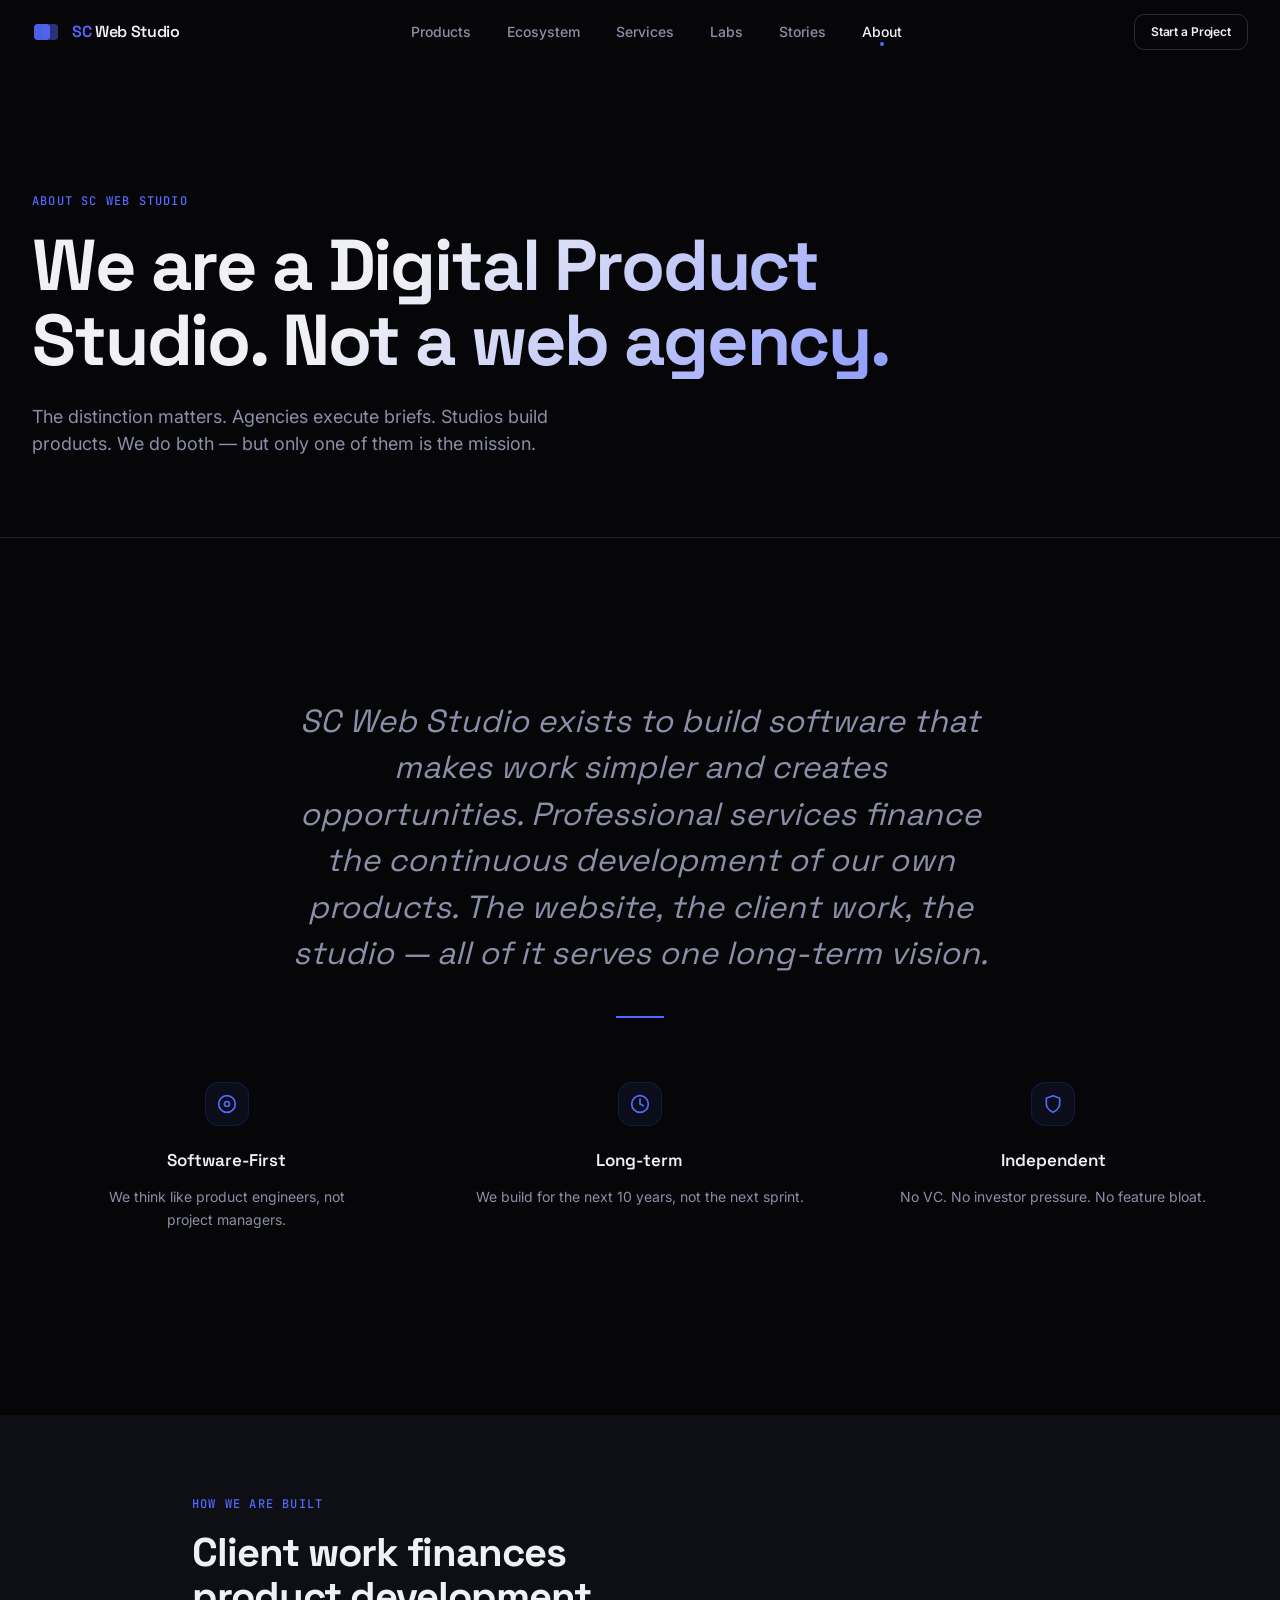
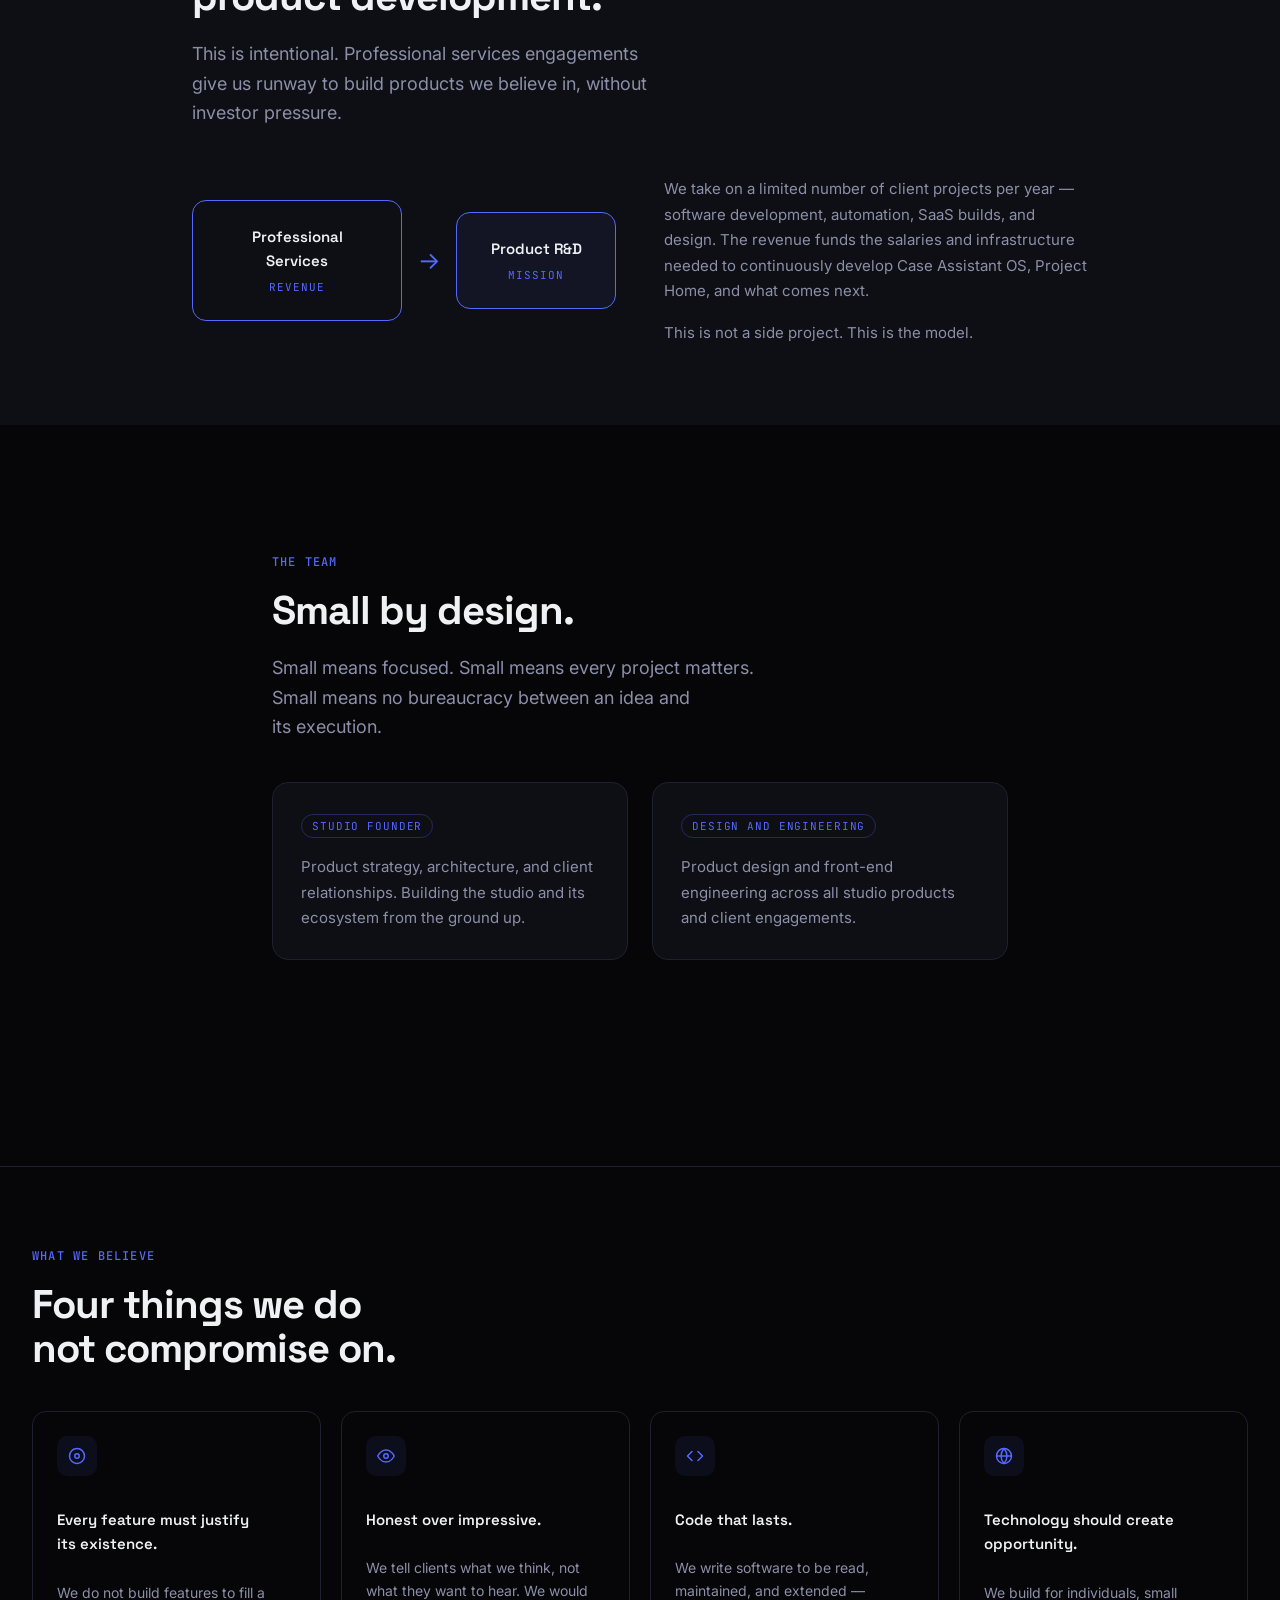
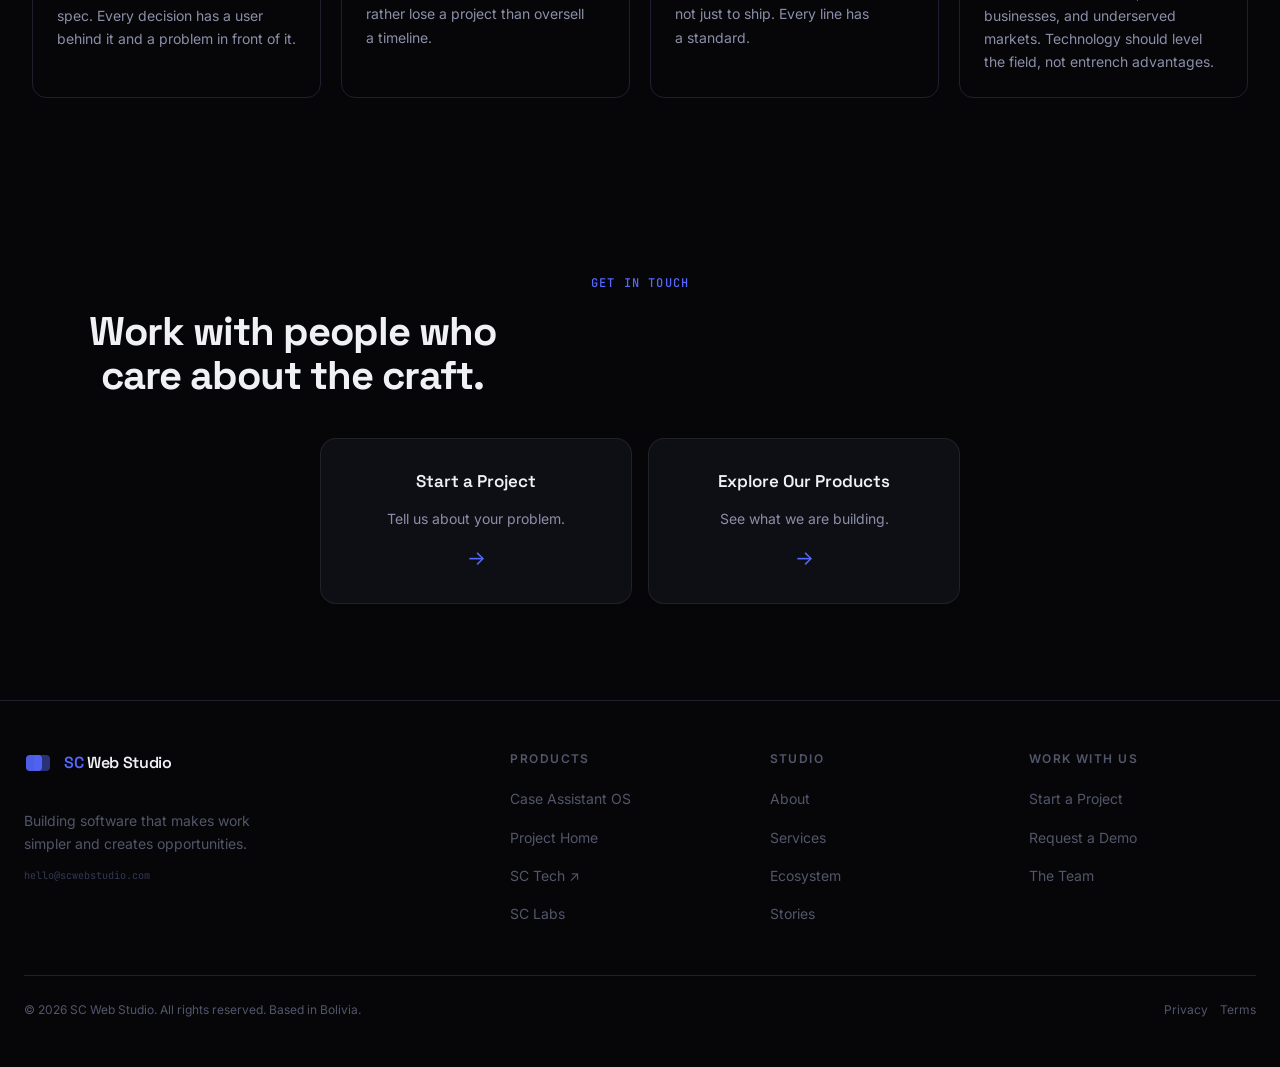
==== commit a23ab0b3: "Phase 6: Art direction and premium visual polish" ====
--- a/about/index.html
+++ b/about/index.html
@@ -1,4 +1,4 @@
-﻿<!DOCTYPE html>
+<!DOCTYPE html>
 <html lang="en">
 <head>
   <meta charset="UTF-8">
@@ -44,8 +44,14 @@
   <link rel="stylesheet" href="../shared/css/components/modals.css">
   <link rel="stylesheet" href="../shared/css/components/forms.css">
   <style>
-    .about-hero{padding-top:calc(var(--space-24) + 60px);padding-bottom:var(--space-20);}
-    .about-hero h1{max-width:760px;}
+    .about-hero h1 { max-width: 760px; }
+    .hero-gradient-text {
+      background: linear-gradient(135deg, var(--text-primary) 30%, var(--studio-500) 100%);
+      -webkit-background-clip: text;
+      -webkit-text-fill-color: transparent;
+      background-clip: text;
+      color: transparent;
+    }
     .identity-quote{font-family:var(--font-display);font-size:clamp(1.375rem,3vw,2rem);line-height:1.45;color:var(--text-secondary);max-width:720px;margin:0 auto;text-align:center;font-style:italic;}
     .identity-separator{width:48px;height:2px;background:var(--studio-500);margin:var(--space-10) auto;opacity:0.5;}
     .pillar-row{display:grid;grid-template-columns:1fr;gap:var(--space-6);margin-top:var(--space-10);}
@@ -79,18 +85,18 @@
     .cta-card__arrow{color:var(--studio-500);font-size:1.25rem;margin-top:auto;}
   </style>
 </head>
-<body>
+<body class="page-wrapper">
   <a href="#main-content" class="skip-link">Skip to main content</a>
   <div class="scroll-progress" id="scroll-progress" aria-hidden="true"></div>
   <div id="sc-header"></div>
   <script src="../shared/js/core/shell.js" data-base="../"></script>
-  <main id="main-content">
+  <main id="main-content" class="page-content">
 
     <!-- HERO -->
-    <section class="about-hero section" aria-labelledby="about-heading">
+    <section class="section-page-hero section" aria-labelledby="about-heading">
       <div class="container">
         <p class="sh-label reveal">About SC Web Studio</p>
-        <h1 class="display reveal" id="about-heading" style="margin-bottom:var(--space-6);">We are a Digital Product Studio. Not a web agency.</h1>
+        <h1 class="display reveal hero-gradient-text" id="about-heading" style="margin-bottom:var(--space-6);">We are a Digital Product Studio. Not a web agency.</h1>
         <p class="lead reveal" style="max-width:600px;">The distinction matters. Agencies execute briefs. Studios build products. We do both — but only one of them is the mission.</p>
       </div>
     </section>
--- a/shared/css/tokens.css
+++ b/shared/css/tokens.css
@@ -188,7 +188,9 @@
   --space-4:  1rem;      /* 16px */  /* ← Base unit */
   --space-5:  1.25rem;   /* 20px */
   --space-6:  1.5rem;    /* 24px */
+  --space-7:  1.75rem;   /* 28px */
   --space-8:  2rem;      /* 32px */
+  --space-9:  2.25rem;   /* 36px */
   --space-10: 2.5rem;    /* 40px */
   --space-12: 3rem;      /* 48px */
   --space-16: 4rem;      /* 64px */
@@ -210,6 +212,14 @@
   --container-2xl: 1440px;
   --container-pad-mobile: 1.5rem;
   --container-pad-desktop: 2rem;
+
+  /* Semantic size aliases */
+  --max-width-content: 760px;   /* Readable prose / hero content column */
+  --max-width-narrow:  560px;   /* Narrow form / CTA column */
+  --max-width-wide:    960px;   /* Wide feature / diagram column */
+
+  /* Nav height — used in hero padding calculations */
+  --nav-height: 64px;
 
 
   /* ─────────────────────────────────────────────────────────────────────────
--- a/shared/css/typography.css
+++ b/shared/css/typography.css
@@ -18,6 +18,7 @@
   font-family: var(--font-display);
   color: var(--text-primary);
   font-weight: var(--weight-bold);
+  text-wrap: balance;
 }
 
 h1 {
@@ -76,6 +77,7 @@
   line-height: var(--leading-relaxed);
   color: var(--text-secondary);
   max-width: 68ch; /* Optimal reading line length */
+  text-wrap: pretty;
 }
 
 .lead {
@@ -83,6 +85,7 @@
   line-height: var(--leading-normal);
   color: var(--text-secondary);
   font-weight: var(--weight-regular);
+  text-wrap: pretty;
 }
 
 .prose {
@@ -253,6 +256,65 @@
 .section-header .lead {
   margin-top: var(--space-2);
 }
+
+
+/* ─────────────────────────────────────────────────────────────────────────────
+ * SECTION HEADING PATTERN — sh-label / sh-heading / sh-lead
+ * The canonical triplet used across every page section header.
+ * Usage:  <p class="sh-label">Eyebrow text</p>
+ *         <h2 class="sh-heading">Section Title</h2>
+ *         <p class="sh-lead">Supporting description.</p>
+ * ─────────────────────────────────────────────────────────────────────────────
+ */
+
+/* Eyebrow label — monospace, uppercase, tertiary color */
+.sh-label {
+  font-family: var(--font-mono);
+  font-size: var(--text-xs);
+  font-weight: var(--weight-medium);
+  letter-spacing: 0.1em;
+  text-transform: uppercase;
+  color: var(--studio-500);
+  margin-bottom: var(--space-4);
+  max-width: none;
+}
+
+/* Section heading — display font, bold, primary */
+.sh-heading {
+  font-family: var(--font-display);
+  font-size: clamp(1.75rem, 4vw + 0.5rem, 2.5rem);
+  font-weight: var(--weight-bold);
+  color: var(--text-primary);
+  letter-spacing: -0.025em;
+  line-height: 1.1;
+  margin-bottom: var(--space-5);
+  max-width: 20ch;
+}
+
+/* Section lead — larger body, secondary color */
+.sh-lead {
+  font-size: var(--text-md);
+  color: var(--text-secondary);
+  line-height: var(--leading-relaxed);
+  max-width: 48ch;
+  margin-top: var(--space-4);
+  text-wrap: pretty;
+}
+
+
+/* ─────────────────────────────────────────────────────────────────────────────
+ * PARAGRAPH MAX-WIDTH OVERRIDE
+ * The global p { max-width: 68ch } can cause issues inside narrow columns.
+ * Containers and cards reset this.
+ * ─────────────────────────────────────────────────────────────────────────────
+ */
+.card p,
+.card-feature p,
+.card-glass p,
+[class*="card-"] p {
+  max-width: none;
+}
+
 
 
 /* ═══════════════════════════════════════════════════════════════════════════
--- a/shared/css/layout.css
+++ b/shared/css/layout.css
@@ -80,9 +80,17 @@
 .section-xl  { padding-block: var(--space-32); }
 .section-hero { padding-block: var(--space-32) var(--space-24); }
 
+/* Nav-aware first section — accounts for fixed nav bar height */
+/* Use on first <section> of sub-pages (About, Services, Labs, etc.) */
+.section-page-hero {
+  padding-top: calc(var(--nav-height) + var(--space-16));
+  padding-bottom: var(--space-20);
+}
+
 @media (min-width: 768px) {
   .section-md  { padding-block: var(--space-20); }
   .section-lg  { padding-block: var(--space-24); }
+  .section-page-hero { padding-top: calc(var(--nav-height) + var(--space-24)); }
 }
 
 @media (min-width: 1024px) {
@@ -90,7 +98,9 @@
   .section-lg  { padding-block: var(--space-32); }
   .section-xl  { padding-block: var(--space-40); }
   .section-hero { padding-block: var(--space-40) var(--space-32); }
-}
+  .section-page-hero { padding-top: calc(var(--nav-height) + var(--space-32)); }
+}
+
 
 /* Surface variants */
 .section-surface {
@@ -101,9 +111,21 @@
   background: var(--bg-surface-raised);
 }
 
-/* Section divider */
+/* Section divider — subtle rule between adjacent sections */
 .section + .section {
   border-top: 1px solid var(--border-subtle);
+}
+
+/* Surface sections already have a bg distinction — no need for border */
+.section-surface + .section,
+.section + .section-surface,
+.section-surface + .section-surface {
+  border-top: none;
+}
+
+.section-surface-raised + .section,
+.section + .section-surface-raised {
+  border-top: none;
 }
 
 /* Full-bleed background (overrides section's inline padding) */
--- a/shared/css/utilities.css
+++ b/shared/css/utilities.css
@@ -78,6 +78,21 @@
 
 
 /* ═══════════════════════════════════════════════════════════════════════════
+   LINE HEIGHT UTILITIES
+   ═══════════════════════════════════════════════════════════════════════════ */
+
+.leading-none    { line-height: var(--leading-none) !important; }
+.leading-display { line-height: var(--leading-display) !important; }
+.leading-tight   { line-height: var(--leading-tight) !important; }
+.leading-snug    { line-height: var(--leading-snug) !important; }
+.leading-heading { line-height: var(--leading-heading) !important; }
+.leading-normal  { line-height: var(--leading-normal) !important; }
+.leading-relaxed { line-height: var(--leading-relaxed) !important; }
+.leading-loose   { line-height: var(--leading-loose) !important; }
+
+
+
+/* ═══════════════════════════════════════════════════════════════════════════
    OVERFLOW & TRUNCATION
    ═══════════════════════════════════════════════════════════════════════════ */
 
@@ -176,10 +191,27 @@
 .py-12 { padding-block: var(--space-12); }
 .py-16 { padding-block: var(--space-16); }
 
-
-/* ═══════════════════════════════════════════════════════════════════════════
-   WIDTH / HEIGHT UTILITIES
-   ═══════════════════════════════════════════════════════════════════════════ */
+.pt-2  { padding-top: var(--space-2); }
+.pt-4  { padding-top: var(--space-4); }
+.pt-6  { padding-top: var(--space-6); }
+.pt-8  { padding-top: var(--space-8); }
+.pt-12 { padding-top: var(--space-12); }
+
+.pb-2  { padding-bottom: var(--space-2); }
+.pb-4  { padding-bottom: var(--space-4); }
+.pb-6  { padding-bottom: var(--space-6); }
+.pb-8  { padding-bottom: var(--space-8); }
+
+
+/* Gap modifiers — extends layout.css gap utilities */
+.gap-2  { gap: var(--space-2); }
+.gap-3  { gap: var(--space-3); }
+.gap-4  { gap: var(--space-4); }
+.gap-5  { gap: var(--space-5); }
+.gap-6  { gap: var(--space-6); }
+.gap-8  { gap: var(--space-8); }
+.gap-12 { gap: var(--space-12); }
+.gap-16 { gap: var(--space-16); }
 
 .w-full  { width: 100%; }
 .h-full  { height: 100%; }
@@ -189,7 +221,11 @@
 .max-w-md  { max-width: var(--container-md); }
 .max-w-lg  { max-width: var(--container-lg); }
 .max-w-xl  { max-width: var(--container-xl); }
+.max-w-2xl { max-width: var(--container-2xl); }
+.max-w-3xl { max-width: 48rem; }
+.max-w-4xl { max-width: 56rem; }
 .max-w-prose { max-width: 65ch; }
+.max-w-content { max-width: var(--max-width-content); }
 .max-w-none  { max-width: none; }
 
 
@@ -237,21 +273,21 @@
 /* Base reveal state — hidden before IntersectionObserver fires */
 .reveal {
   opacity: 0;
-  transform: translateY(24px);
+  transform: translateY(32px) scale(0.97);
   transition:
-    opacity var(--duration-deliberate) var(--ease-out),
-    transform var(--duration-deliberate) var(--ease-out);
-}
-
-.reveal-left  { transform: translateX(-24px); }
-.reveal-right { transform: translateX(24px); }
-.reveal-scale { transform: scale(0.95) translateY(12px); }
+    opacity 0.7s cubic-bezier(0.22, 1, 0.36, 1),
+    transform 0.7s cubic-bezier(0.22, 1, 0.36, 1);
+}
+
+.reveal-left  { transform: translateX(-32px) scale(0.97); }
+.reveal-right { transform: translateX(32px) scale(0.97); }
+.reveal-scale { transform: scale(0.92) translateY(16px); }
 .reveal-fade  { transform: none; }
 
 /* Visible state — added by IntersectionObserver */
 .reveal.is-visible {
   opacity: 1;
-  transform: none;
+  transform: translateY(0) scale(1);
 }
 
 /* Stagger delays for sibling groups */
--- a/shared/css/components/nav.css
+++ b/shared/css/components/nav.css
@@ -297,14 +297,15 @@
 
 .scroll-progress {
   position: fixed;
-  top: 64px;
+  top: var(--nav-height, 64px);
   left: 0;
-  height: 1px;
+  height: 2px;
   background: linear-gradient(90deg, var(--studio-500), var(--studio-400));
   z-index: calc(var(--z-sticky) + 1);
   width: 0%;
-  transition: width 0.05s linear;
+  transition: width 0.08s linear;
   transform-origin: left;
+  pointer-events: none;
 }
 
 
--- a/shared/css/components/buttons.css
+++ b/shared/css/components/buttons.css
@@ -78,11 +78,18 @@
   background: var(--studio-500);
   color: #ffffff;
   border-color: transparent;
+  box-shadow: 
+    inset 0 1px 1px rgba(255, 255, 255, 0.2), 
+    inset 0 -1px 1px rgba(0, 0, 0, 0.1),
+    0 1px 2px rgba(0, 0, 0, 0.4);
 }
 
 .btn-primary:hover {
-  background: var(--studio-600);
-  box-shadow: 0 0 24px var(--studio-glow), 0 4px 12px rgba(0, 0, 0, 0.3);
+  background: var(--studio-400);
+  box-shadow: 
+    inset 0 1px 1px rgba(255, 255, 255, 0.3),
+    0 0 24px rgba(85, 104, 255, 0.4), 
+    0 4px 12px rgba(0, 0, 0, 0.4);
   transform: translateY(-1px);
 }
 
@@ -212,9 +219,28 @@
   letter-spacing: -0.015em;
 }
 
+.btn-xl {
+  height: 60px;
+  padding: 0 var(--space-10);
+  font-size: var(--text-md);
+  border-radius: var(--radius-xl);
+  letter-spacing: -0.02em;
+  font-weight: var(--weight-semibold);
+}
+
+.btn-2xl {
+  height: 72px;
+  padding: 0 var(--space-12);
+  font-size: var(--text-lg);
+  border-radius: var(--radius-xl);
+  letter-spacing: -0.025em;
+  font-weight: var(--weight-semibold);
+}
+
 .btn-full {
   width: 100%;
 }
+
 
 /* Icon-only square button */
 .btn-icon {
@@ -237,11 +263,18 @@
   background: var(--legal-500);
   color: #ffffff;
   border-color: transparent;
+  box-shadow: 
+    inset 0 1px 1px rgba(255, 255, 255, 0.2), 
+    inset 0 -1px 1px rgba(0, 0, 0, 0.1),
+    0 1px 2px rgba(0, 0, 0, 0.4);
 }
 
 .btn-legal:hover {
-  background: var(--legal-600);
-  box-shadow: 0 0 24px var(--legal-glow), 0 4px 12px rgba(0, 0, 0, 0.3);
+  background: var(--legal-400);
+  box-shadow: 
+    inset 0 1px 1px rgba(255, 255, 255, 0.3),
+    0 0 24px rgba(14, 165, 233, 0.4), 
+    0 4px 12px rgba(0, 0, 0, 0.4);
   transform: translateY(-1px);
 }
 
@@ -253,13 +286,20 @@
 /* Project Home — Amber */
 .btn-home {
   background: var(--home-500);
-  color: #ffffff;
-  border-color: transparent;
+  color: #000000;
+  border-color: transparent;
+  box-shadow: 
+    inset 0 1px 1px rgba(255, 255, 255, 0.4), 
+    inset 0 -1px 1px rgba(0, 0, 0, 0.1),
+    0 1px 2px rgba(0, 0, 0, 0.4);
 }
 
 .btn-home:hover {
-  background: var(--home-600);
-  box-shadow: 0 0 24px var(--home-glow), 0 4px 12px rgba(0, 0, 0, 0.3);
+  background: var(--home-400);
+  box-shadow: 
+    inset 0 1px 1px rgba(255, 255, 255, 0.5),
+    0 0 24px rgba(245, 158, 11, 0.4), 
+    0 4px 12px rgba(0, 0, 0, 0.4);
   transform: translateY(-1px);
 }
 
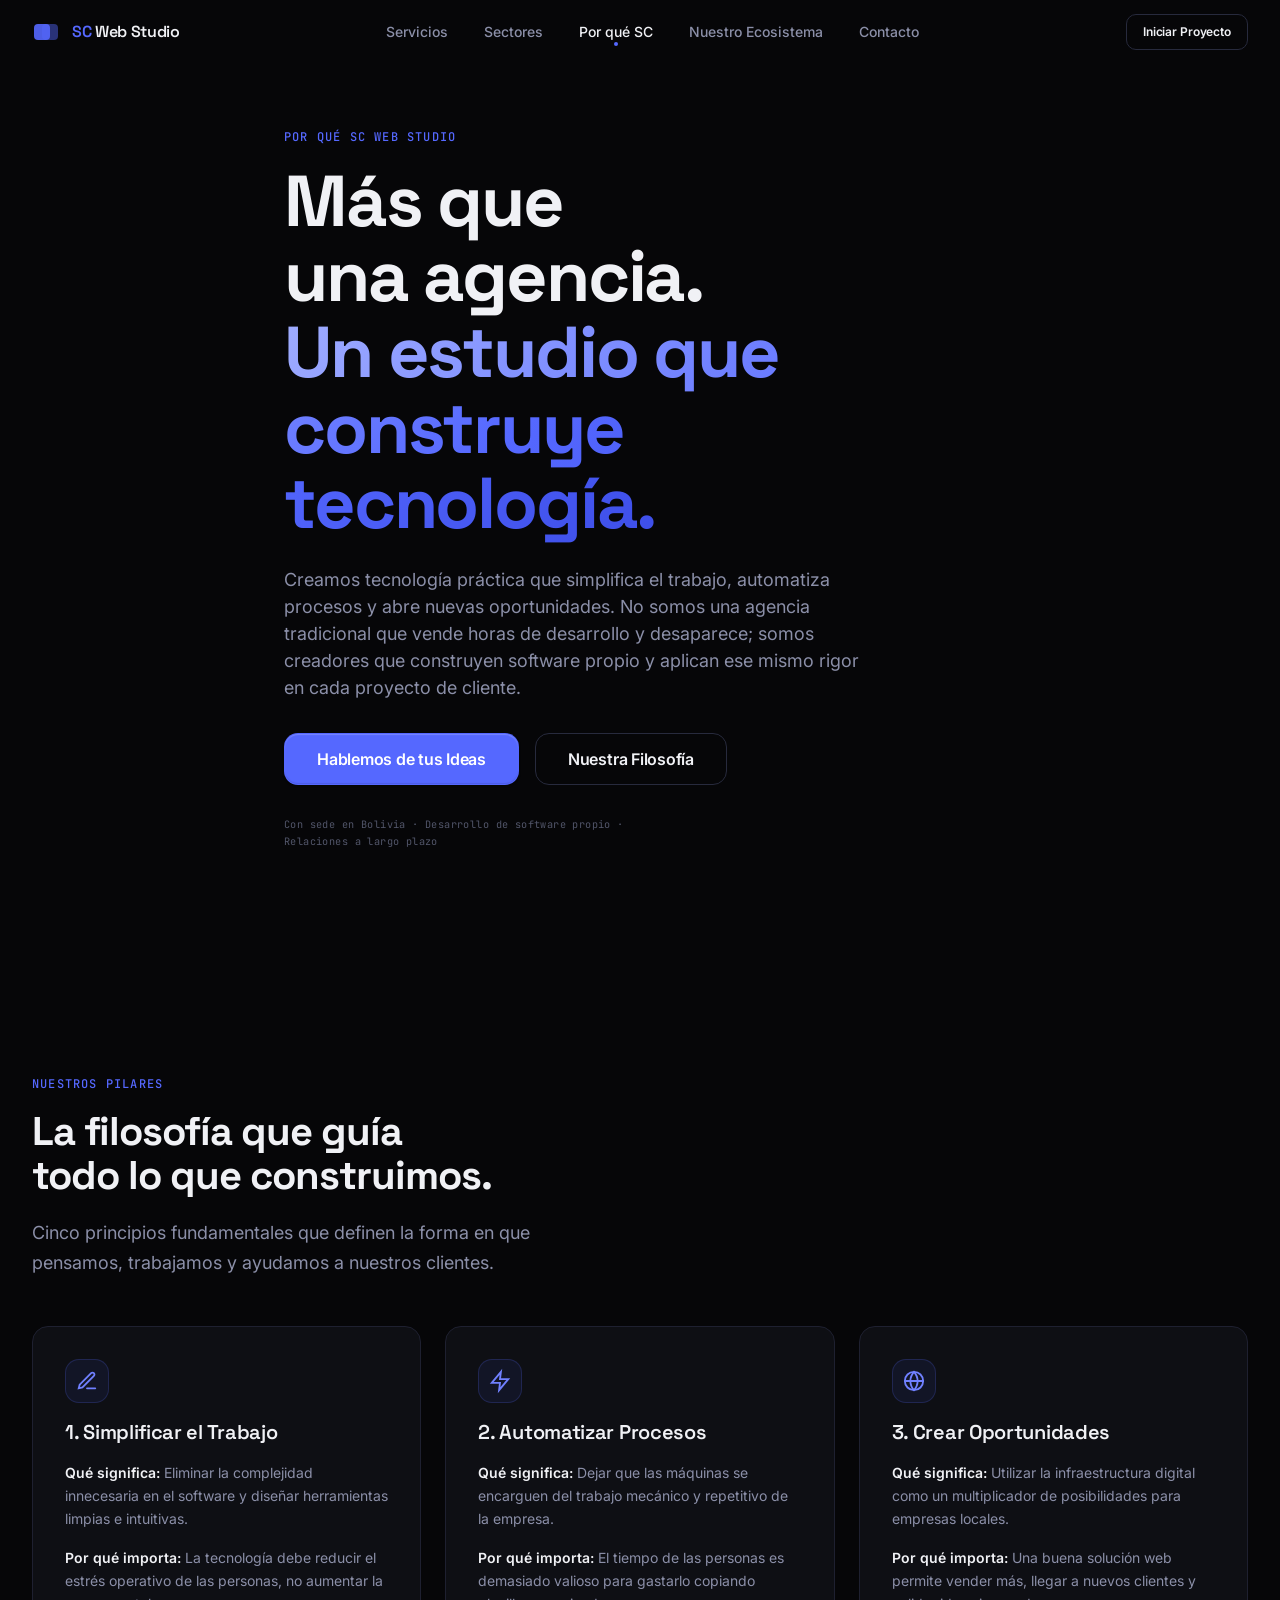
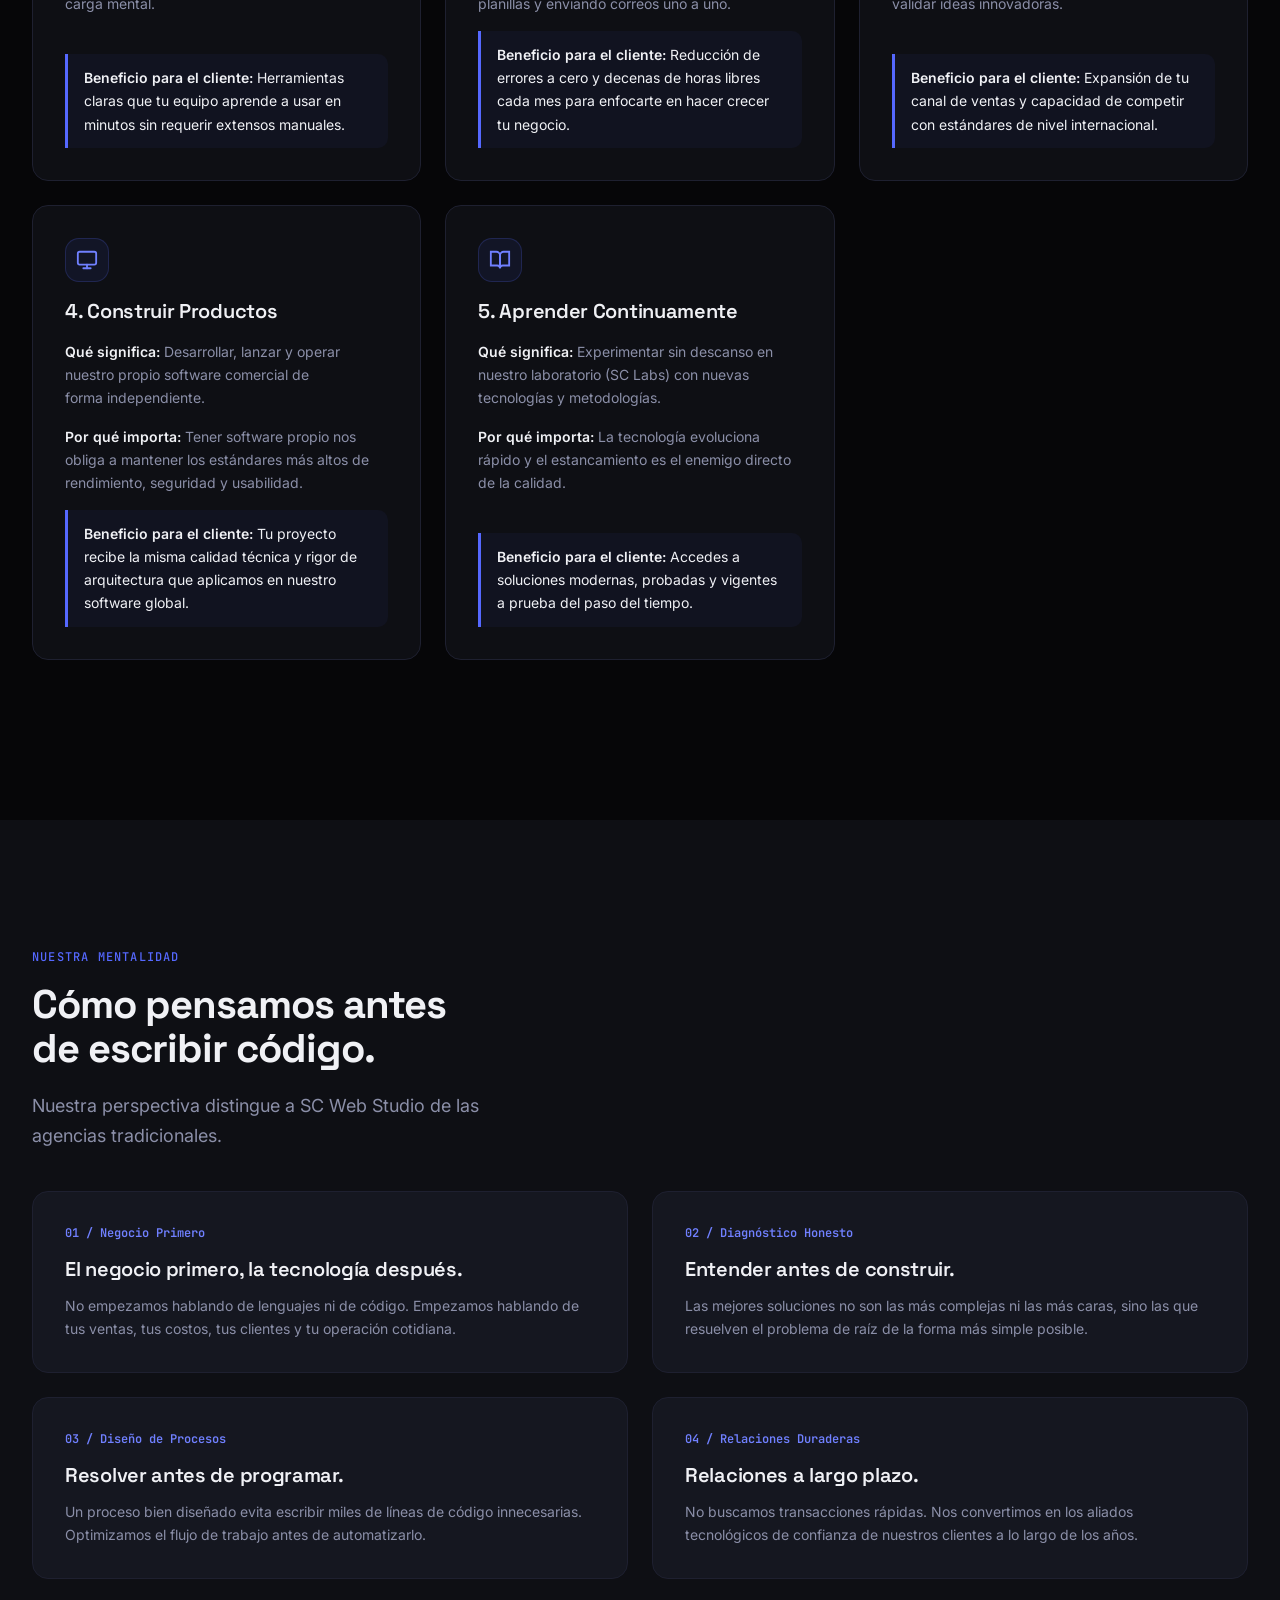
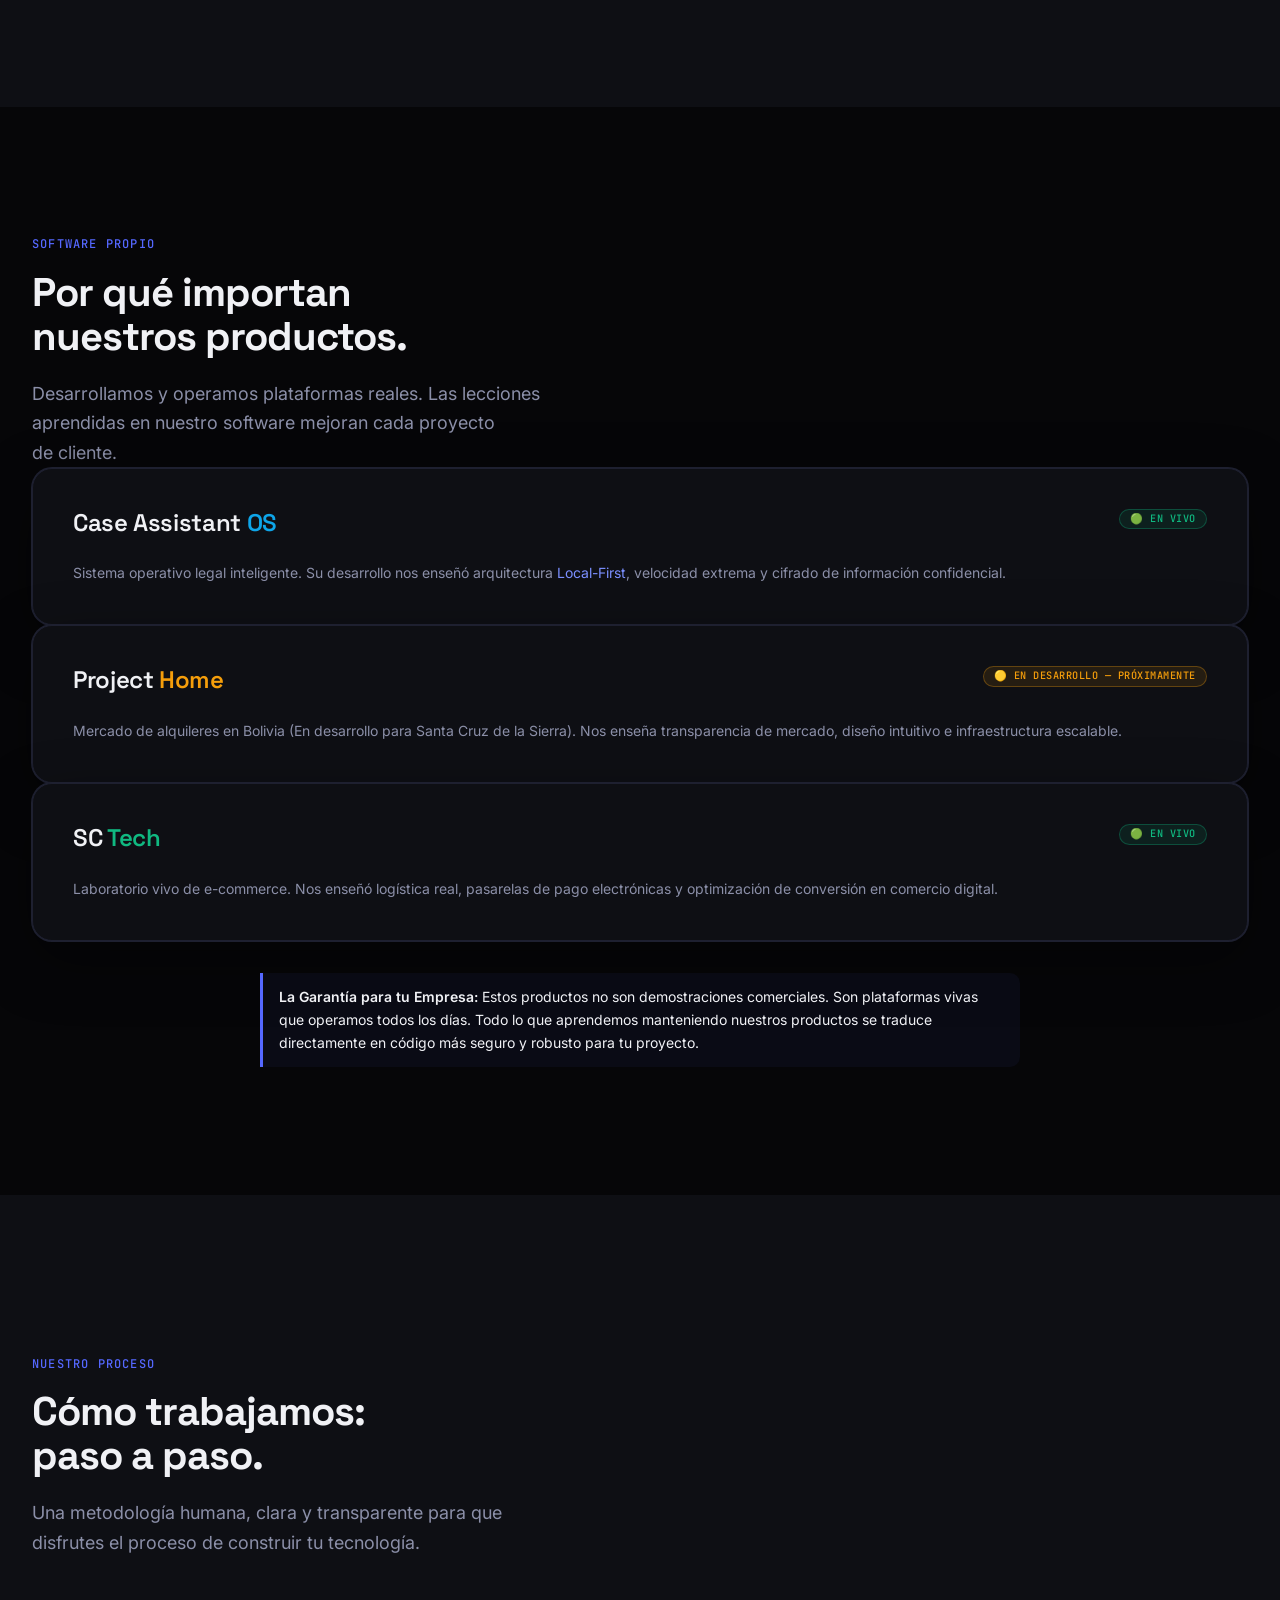
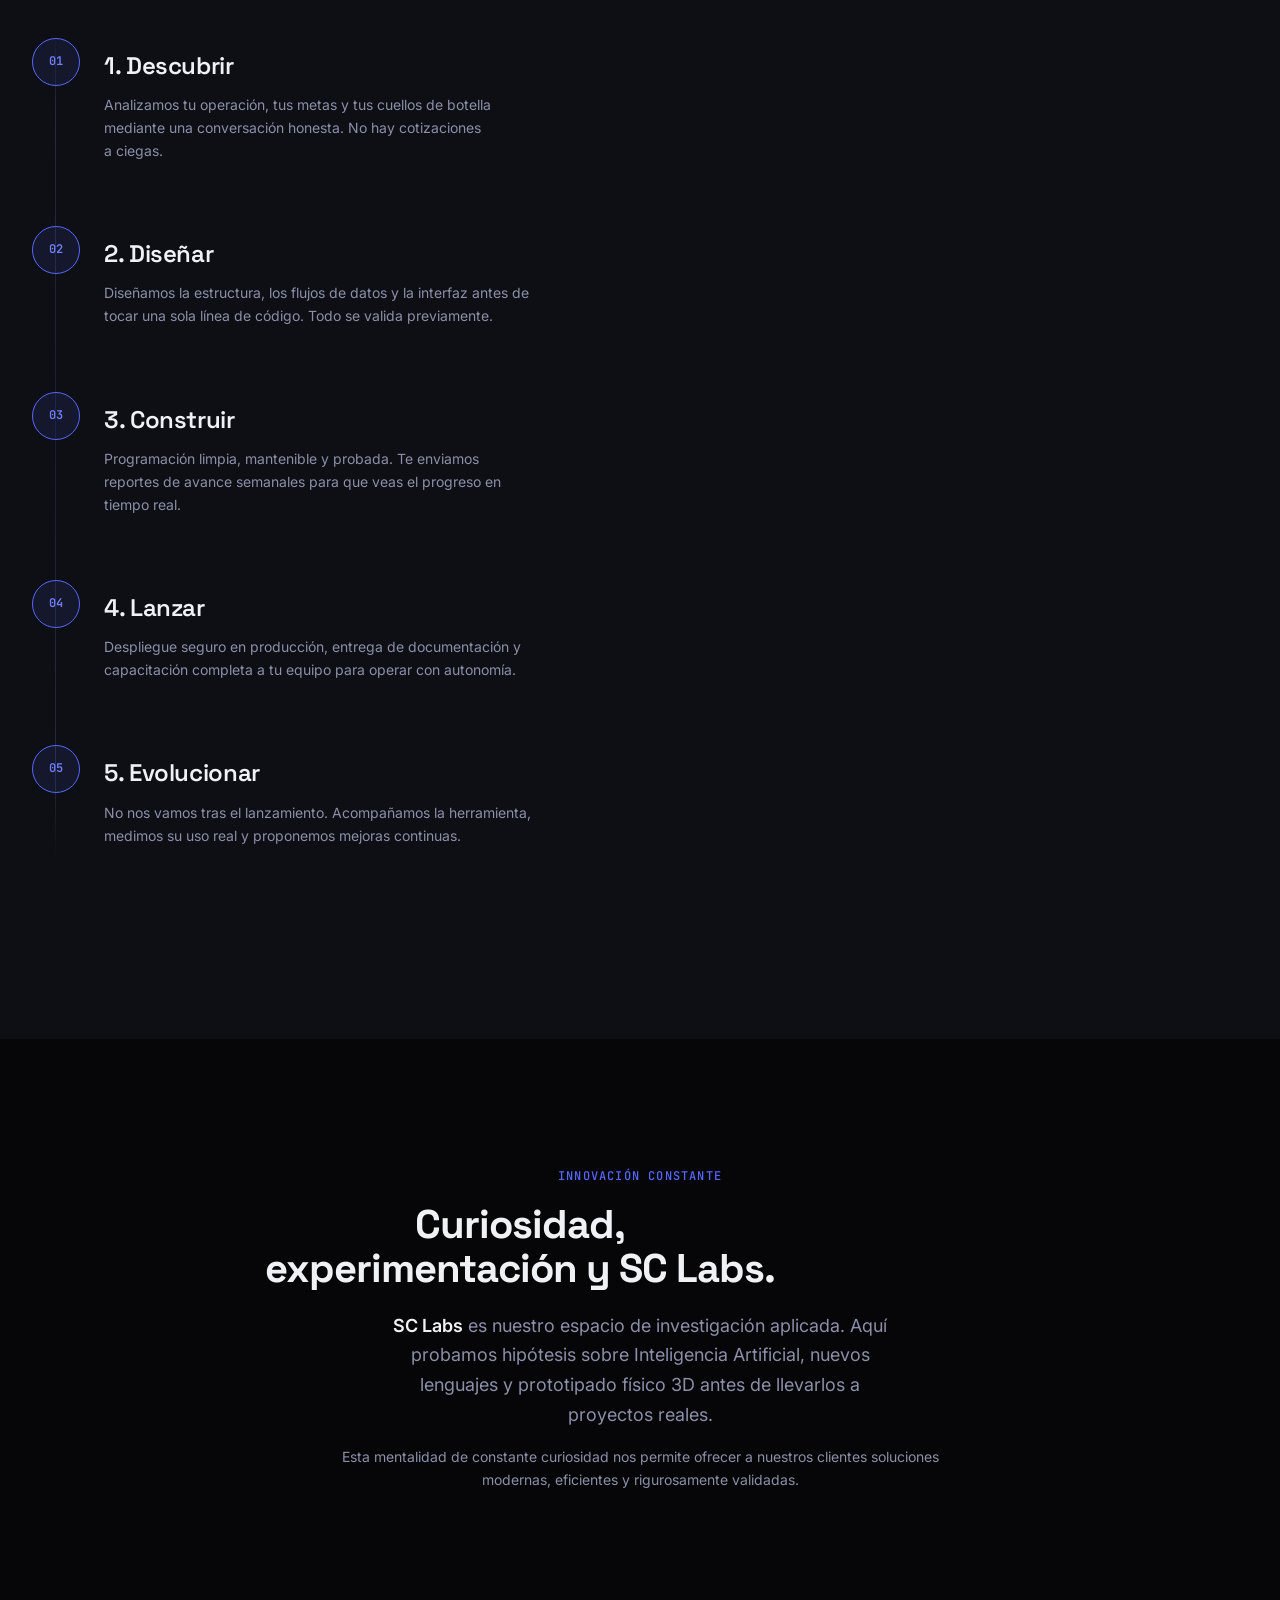
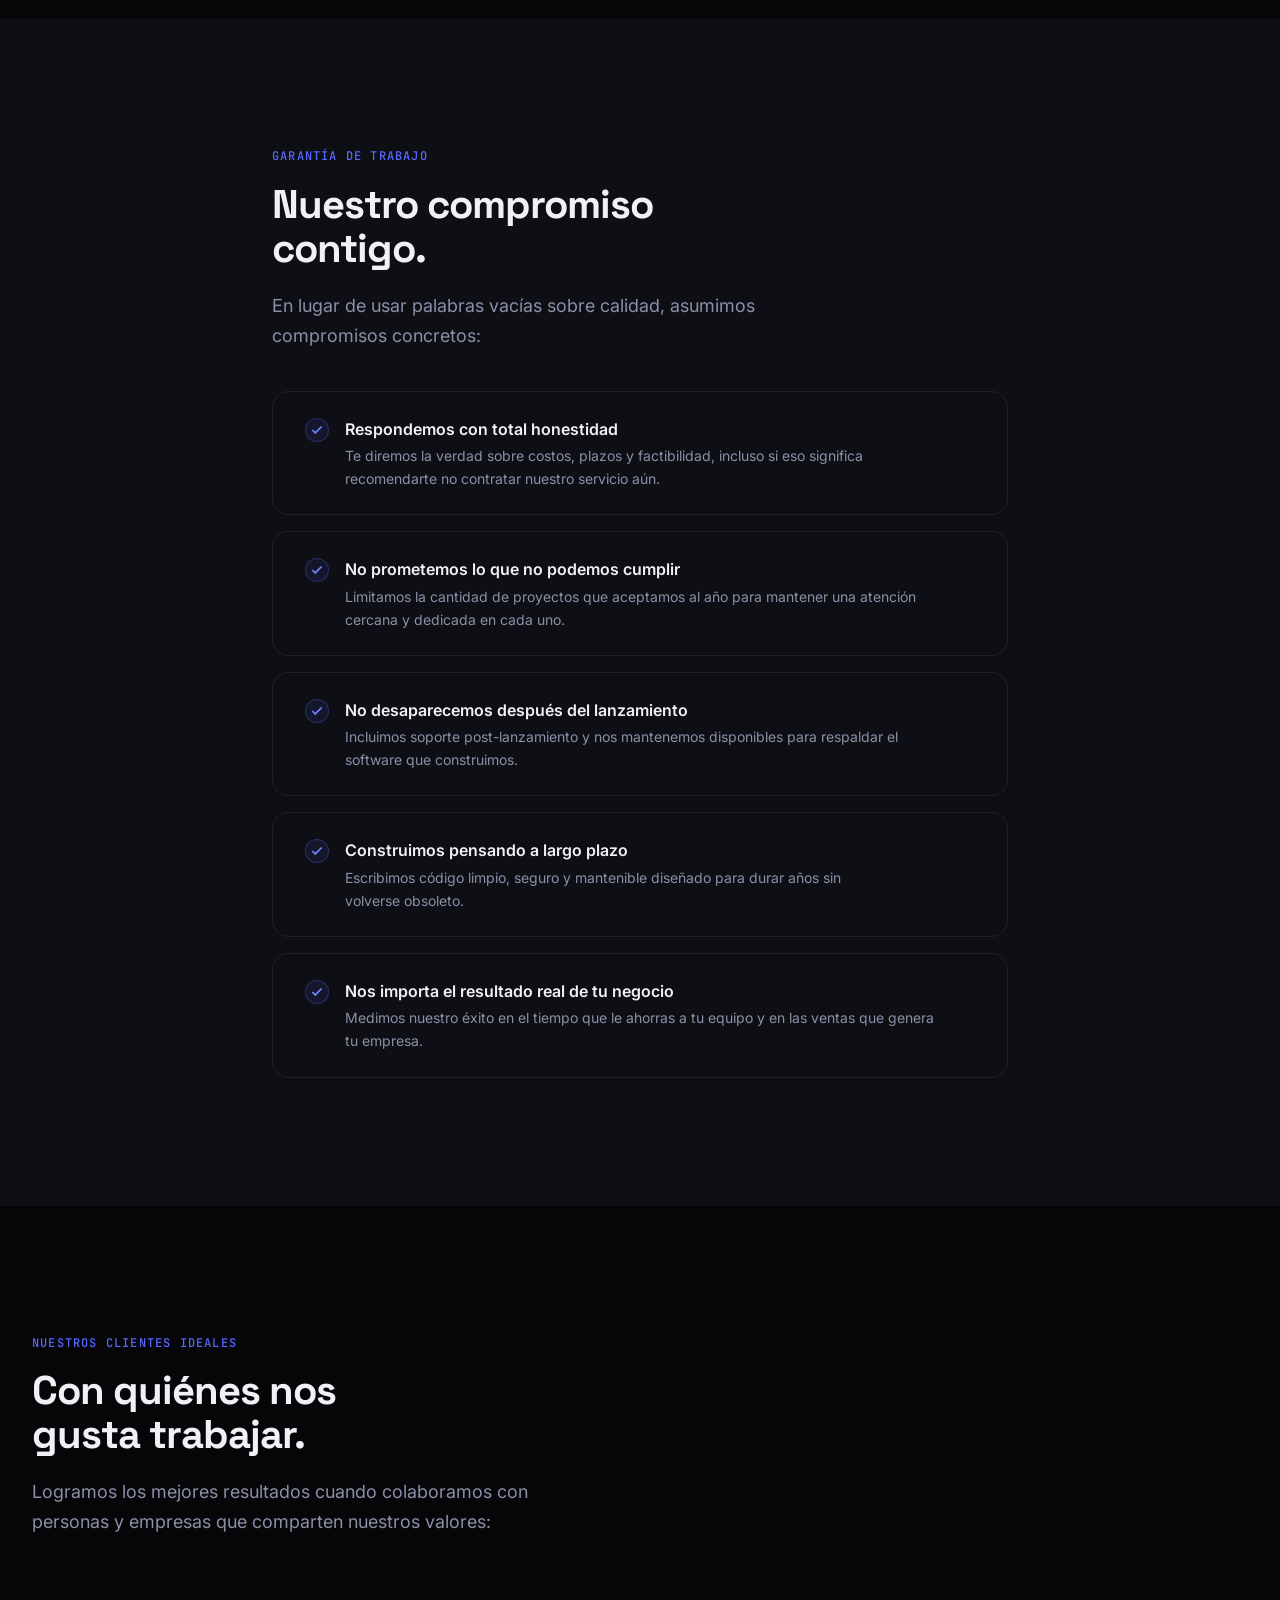
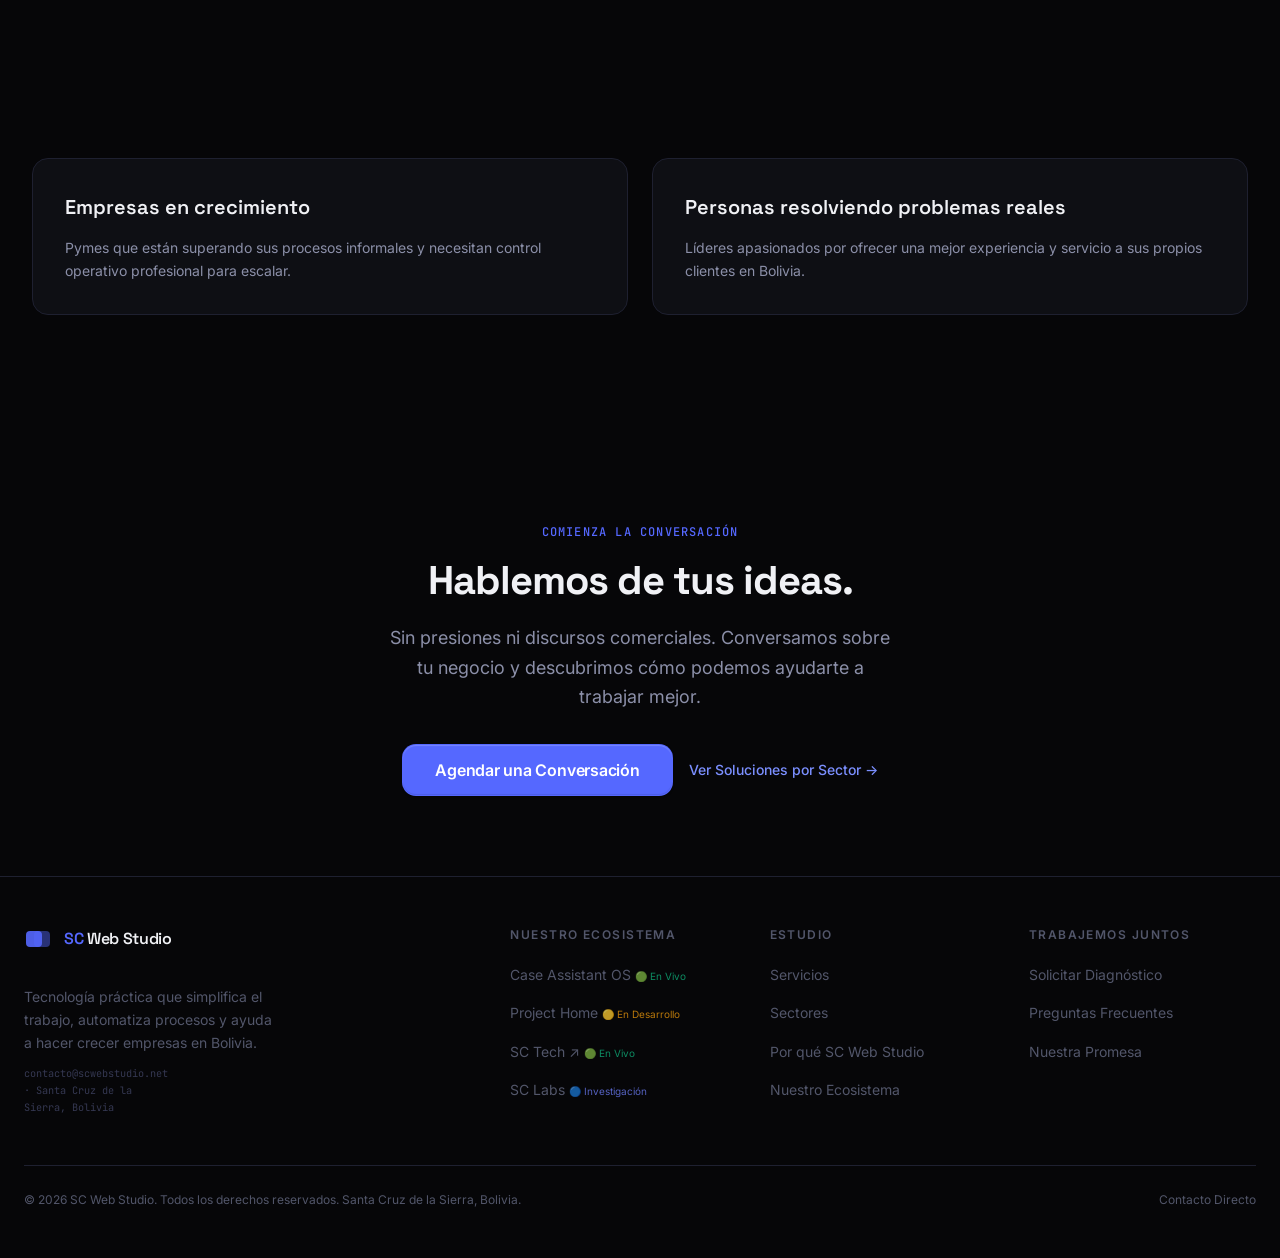
==== commit d98c8034: "v1.1 Beta candidate before Hero Vision redesign" ====
--- a/about/index.html
+++ b/about/index.html
@@ -1,36 +1,36 @@
 <!DOCTYPE html>
-<html lang="en">
+<html lang="es">
 <head>
   <meta charset="UTF-8">
   <meta name="viewport" content="width=device-width, initial-scale=1.0">
-  <title>About — SC Web Studio</title>
-  <meta name="description" content="SC Web Studio is a Digital Product Studio based in Bolivia. We build software, SaaS, and automation. Learn who we are, how we operate, and what drives us.">
+
+  <!-- ── Primary SEO ────────────────────────────────────────────────────── -->
+  <title>Por qué SC Web Studio — Estudio de Productos Digitales en Bolivia</title>
+  <meta name="description" content="Descubre por qué SC Web Studio es diferente: un estudio de productos digitales que construye tecnología propia, automatiza procesos y crea soluciones duraderas para empresas en Bolivia.">
+  <meta name="keywords" content="por que elegir SC Web Studio, estudio de productos digitales Bolivia, desarrollo de software Bolivia, automatizacion de procesos, Case Assistant OS, Project Home, SC Tech">
+  <meta name="author" content="SC Web Studio">
+  <meta name="robots" content="index, follow">
   <link rel="canonical" href="https://scwebstudio.com/about/">
-  <meta property="og:type" content="website">
-  <meta property="og:url" content="https://scwebstudio.com/about/">
-  <meta property="og:title" content="About — SC Web Studio">
-  <meta property="og:description" content="SC Web Studio is a Digital Product Studio based in Bolivia. We build software, SaaS, and automation. Learn who we are, how we operate, and what drives us.">
-  <meta property="og:image" content="https://scwebstudio.com/shared/img/og-default.png">
-  <meta property="og:site_name" content="SC Web Studio">
-  <meta name="twitter:card" content="summary_large_image">
-  <meta name="twitter:title" content="About — SC Web Studio">
-  <meta name="twitter:description" content="SC Web Studio is a Digital Product Studio based in Bolivia. We build software, SaaS, and automation.">
-  <meta name="twitter:image" content="https://scwebstudio.com/shared/img/og-default.png">
-  <script type="application/ld+json">
-  {
-    "@context": "https://schema.org",
-    "@type": "WebPage",
-    "name": "About — SC Web Studio",
-    "url": "https://scwebstudio.com/about/",
-    "description": "SC Web Studio is a Digital Product Studio based in Bolivia.",
-    "publisher": {
-      "@type": "Organization",
-      "name": "SC Web Studio",
-      "url": "https://scwebstudio.com",
-      "address": {"@type": "PostalAddress","addressCountry": "BO"}
-    }
-  }
-  </script>
+
+  <!-- ── Open Graph ──────────────────────────────────────────────────────── -->
+  <meta property="og:type"        content="website">
+  <meta property="og:url"         content="https://scwebstudio.com/about/">
+  <meta property="og:title"       content="Por qué SC Web Studio — Estudio de Productos Digitales en Bolivia">
+  <meta property="og:description" content="Más que una agencia. Un estudio que construye tecnología propia y ayuda a las empresas a trabajar mejor.">
+  <meta property="og:site_name"   content="SC Web Studio">
+  <meta property="og:locale"      content="es_BO">
+  <meta property="og:image"       content="https://scwebstudio.com/shared/assets/og/home.jpg">
+
+  <!-- ── Twitter Card ───────────────────────────────────────────────────── -->
+  <meta name="twitter:card"        content="summary_large_image">
+  <meta name="twitter:title"       content="Por qué SC Web Studio — Estudio de Productos Digitales en Bolivia">
+  <meta name="twitter:description" content="Un estudio que construye software propio y ayuda a las empresas a simplificar su trabajo y crecer.">
+
+  <!-- ── Fonts & CSS ────────────────────────────────────────────────────── -->
+  <link rel="preconnect" href="https://fonts.googleapis.com">
+  <link rel="preconnect" href="https://fonts.gstatic.com" crossorigin>
+  <link href="https://fonts.googleapis.com/css2?family=Space+Grotesk:wght@400;500;600;700&family=Inter:wght@400;500;600&family=JetBrains+Mono:wght@400;500&display=swap" rel="stylesheet">
+
   <link rel="stylesheet" href="../shared/css/tokens.css">
   <link rel="stylesheet" href="../shared/css/reset.css">
   <link rel="stylesheet" href="../shared/css/typography.css">
@@ -40,208 +40,768 @@
   <link rel="stylesheet" href="../shared/css/components/buttons.css">
   <link rel="stylesheet" href="../shared/css/components/cards.css">
   <link rel="stylesheet" href="../shared/css/components/badges.css">
-  <link rel="stylesheet" href="../shared/css/components/mockups.css">
   <link rel="stylesheet" href="../shared/css/components/modals.css">
   <link rel="stylesheet" href="../shared/css/components/forms.css">
+
   <style>
-    .about-hero h1 { max-width: 760px; }
-    .hero-gradient-text {
-      background: linear-gradient(135deg, var(--text-primary) 30%, var(--studio-500) 100%);
+    /* ── Hero ──────────────────────────────────────────────────────── */
+    .why-hero {
+      padding: calc(var(--nav-height) + var(--space-16)) var(--space-6) var(--space-16);
+      max-width: var(--max-width-content);
+      margin: 0 auto;
+    }
+
+    .hero-h1-accent {
+      background: linear-gradient(135deg, #A0ADFF 0%, var(--studio-500) 60%, #3D4EE8 100%);
       -webkit-background-clip: text;
       -webkit-text-fill-color: transparent;
       background-clip: text;
-      color: transparent;
-    }
-    .identity-quote{font-family:var(--font-display);font-size:clamp(1.375rem,3vw,2rem);line-height:1.45;color:var(--text-secondary);max-width:720px;margin:0 auto;text-align:center;font-style:italic;}
-    .identity-separator{width:48px;height:2px;background:var(--studio-500);margin:var(--space-10) auto;opacity:0.5;}
-    .pillar-row{display:grid;grid-template-columns:1fr;gap:var(--space-6);margin-top:var(--space-10);}
-    @media(min-width:768px){.pillar-row{grid-template-columns:repeat(3,1fr);}}
-    .pillar{display:flex;flex-direction:column;gap:var(--space-3);align-items:center;text-align:center;padding:var(--space-6);}
-    .pillar__icon{width:44px;height:44px;display:flex;align-items:center;justify-content:center;border-radius:var(--radius-lg);background:rgba(85,104,255,0.08);border:1px solid rgba(85,104,255,0.15);color:var(--studio-500);margin-bottom:var(--space-2);}
-    .pillar__title{font-family:var(--font-display);font-size:1.0625rem;font-weight:600;color:var(--text-primary);margin:0;}
-    .pillar__desc{font-size:0.875rem;color:var(--text-secondary);line-height:1.6;margin:0;}
-    .model-grid{display:grid;grid-template-columns:1fr;gap:var(--space-12);align-items:center;margin-top:var(--space-12);}
-    @media(min-width:1024px){.model-grid{grid-template-columns:1fr 1fr;}}
-    .model-diagram{display:flex;align-items:center;gap:var(--space-4);justify-content:center;}
-    .model-box{border:1px solid var(--studio-500);border-radius:var(--radius-lg);padding:var(--space-6) var(--space-8);text-align:center;min-width:160px;}
-    .model-box--filled{background:rgba(85,104,255,0.07);}
-    .model-box__label{font-family:var(--font-display);font-size:0.9375rem;font-weight:600;color:var(--text-primary);margin:0 0 var(--space-1);}
-    .model-box__sub{font-family:var(--font-mono);font-size:0.6875rem;color:var(--studio-500);text-transform:uppercase;letter-spacing:0.08em;margin:0;}
-    .model-arrow{font-size:1.5rem;color:var(--studio-500);flex-shrink:0;}
-    .model-text{font-size:0.9375rem;color:var(--text-secondary);line-height:1.7;}
-    .team-grid{display:grid;grid-template-columns:1fr;gap:var(--space-6);margin-top:var(--space-10);}
-    @media(min-width:640px){.team-grid{grid-template-columns:repeat(2,1fr);}}
-    .team-note{text-align:center;margin-top:var(--space-8);font-size:0.875rem;color:var(--text-tertiary);font-family:var(--font-mono);}
-    .role-badge{display:inline-block;font-family:var(--font-mono);font-size:0.6875rem;text-transform:uppercase;letter-spacing:0.08em;color:var(--studio-500);border:1px solid rgba(85,104,255,0.3);border-radius:var(--radius-full);padding:2px 10px;margin-bottom:var(--space-4);}
-    .values-grid{display:grid;grid-template-columns:1fr;gap:var(--space-5);margin-top:var(--space-10);}
-    @media(min-width:640px){.values-grid{grid-template-columns:repeat(2,1fr);}}
-    @media(min-width:1024px){.values-grid{grid-template-columns:repeat(4,1fr);}}
-    .final-cta-section{padding:var(--space-24) 0;text-align:center;}
-    .cta-cards{display:grid;grid-template-columns:1fr;gap:var(--space-4);max-width:640px;margin:var(--space-10) auto 0;}
-    @media(min-width:640px){.cta-cards{grid-template-columns:1fr 1fr;}}
-    .cta-card{display:flex;flex-direction:column;gap:var(--space-3);padding:var(--space-7);border:1px solid rgba(255,255,255,0.08);border-radius:var(--radius-xl);background:var(--bg-surface);text-decoration:none;transition:border-color .2s,box-shadow .2s;}
-    .cta-card:hover{border-color:rgba(85,104,255,0.4);box-shadow:var(--shadow-md);}
-    .cta-card__title{font-family:var(--font-display);font-size:1.0625rem;font-weight:600;color:var(--text-primary);}
-    .cta-card__arrow{color:var(--studio-500);font-size:1.25rem;margin-top:auto;}
+    }
+
+    .why-hero-trust {
+      font-family: var(--font-mono);
+      font-size: var(--text-2xs);
+      color: var(--text-tertiary);
+      margin-top: var(--space-8);
+      letter-spacing: 0.04em;
+    }
+
+    /* ── 5 Pillars Layout ────────────────────────────────────────────── */
+    .pillars-grid {
+      display: grid;
+      grid-template-columns: 1fr;
+      gap: var(--space-6);
+      margin-top: var(--space-12);
+    }
+
+    @media (min-width: 640px) {
+      .pillars-grid { grid-template-columns: repeat(2, 1fr); }
+    }
+
+    @media (min-width: 1024px) {
+      .pillars-grid { grid-template-columns: repeat(3, 1fr); }
+    }
+
+    .card-pillar {
+      background: var(--bg-surface);
+      border: 1px solid var(--border-subtle);
+      border-radius: var(--radius-xl);
+      padding: var(--space-8);
+      display: flex;
+      flex-direction: column;
+      gap: var(--space-4);
+      transition:
+        transform var(--duration-slow) var(--ease-spring),
+        box-shadow var(--duration-slow) var(--ease-out),
+        border-color var(--duration-base) var(--ease-out);
+    }
+
+    .card-pillar:hover {
+      transform: translateY(-4px);
+      border-color: var(--border-default);
+      box-shadow: var(--shadow-card-hover);
+    }
+
+    .card-pillar-icon {
+      width: 44px;
+      height: 44px;
+      border-radius: var(--radius-lg);
+      background: rgba(85, 104, 255, 0.08);
+      border: 1px solid rgba(85, 104, 255, 0.2);
+      display: flex;
+      align-items: center;
+      justify-content: center;
+      color: var(--studio-400);
+      flex-shrink: 0;
+    }
+
+    .card-pillar-icon svg { width: 22px; height: 22px; }
+
+    .card-pillar-title {
+      font-family: var(--font-display);
+      font-size: var(--text-lg);
+      font-weight: var(--weight-semibold);
+      color: var(--text-primary);
+    }
+
+    .pillar-block-label {
+      font-family: var(--font-ui);
+      font-size: var(--text-2xs);
+      font-weight: var(--weight-semibold);
+      text-transform: uppercase;
+      letter-spacing: 0.06em;
+      color: var(--text-tertiary);
+      margin-top: var(--space-2);
+    }
+
+    .pillar-text {
+      font-size: var(--text-sm);
+      color: var(--text-secondary);
+      line-height: var(--leading-relaxed);
+    }
+
+    .pillar-benefit-box {
+      background: rgba(85, 104, 255, 0.05);
+      border-left: 3px solid var(--studio-500);
+      padding: var(--space-3) var(--space-4);
+      border-radius: 0 var(--radius-md) var(--radius-md) 0;
+      font-size: var(--text-sm);
+      color: var(--text-primary);
+      line-height: var(--leading-relaxed);
+      margin-top: auto;
+    }
+
+    /* ── How We Think Grid ───────────────────────────────────────────── */
+    .think-grid {
+      display: grid;
+      grid-template-columns: 1fr;
+      gap: var(--space-6);
+      margin-top: var(--space-10);
+    }
+
+    @media (min-width: 640px) {
+      .think-grid { grid-template-columns: repeat(2, 1fr); }
+    }
+
+    .think-card {
+      background: var(--bg-surface-raised);
+      border: 1px solid var(--border-subtle);
+      border-radius: var(--radius-xl);
+      padding: var(--space-8);
+      display: flex;
+      flex-direction: column;
+      gap: var(--space-3);
+    }
+
+    .think-num {
+      font-family: var(--font-mono);
+      font-size: var(--text-xs);
+      color: var(--studio-400);
+      font-weight: var(--weight-semibold);
+    }
+
+    .think-title {
+      font-family: var(--font-display);
+      font-size: var(--text-lg);
+      font-weight: var(--weight-semibold);
+      color: var(--text-primary);
+    }
+
+    /* ── Timeline Steps (Cómo Trabajamos) ────────────────────────────── */
+    .timeline-pipeline {
+      display: flex;
+      flex-direction: column;
+      position: relative;
+      margin-top: var(--space-12);
+    }
+
+    .timeline-pipeline::before {
+      content: '';
+      position: absolute;
+      left: 23px;
+      top: 24px;
+      bottom: 24px;
+      width: 1px;
+      background: linear-gradient(
+        to bottom,
+        transparent,
+        var(--border-default) 10%,
+        var(--studio-glow, rgba(85,104,255,0.3)) 50%,
+        var(--border-default) 90%,
+        transparent
+      );
+    }
+
+    .timeline-step {
+      display: grid;
+      grid-template-columns: 48px 1fr;
+      gap: var(--space-6);
+      padding-block: var(--space-8);
+      position: relative;
+      opacity: 0;
+      transform: translateX(-16px);
+      transition:
+        opacity 600ms var(--ease-out),
+        transform 600ms var(--ease-out);
+    }
+
+    .timeline-step.is-active { opacity: 1; transform: translateX(0); }
+
+    .timeline-num {
+      width: 48px;
+      height: 48px;
+      border-radius: 50%;
+      border: 1px solid var(--border-default);
+      background: var(--bg-surface);
+      display: flex;
+      align-items: center;
+      justify-content: center;
+      font-family: var(--font-mono);
+      font-size: var(--text-xs);
+      font-weight: var(--weight-semibold);
+      color: var(--text-tertiary);
+      flex-shrink: 0;
+      z-index: 1;
+      position: relative;
+    }
+
+    .timeline-step.is-active .timeline-num {
+      background: rgba(85,104,255,0.1);
+      border-color: var(--studio-500);
+      color: var(--studio-400);
+    }
+
+    .timeline-body { padding-top: var(--space-3); }
+
+    .timeline-title {
+      font-family: var(--font-display);
+      font-size: var(--text-xl);
+      font-weight: var(--weight-semibold);
+      color: var(--text-primary);
+      margin-bottom: var(--space-3);
+    }
+
+    .timeline-desc {
+      font-size: var(--text-sm);
+      color: var(--text-secondary);
+      line-height: var(--leading-relaxed);
+      max-width: 48ch;
+    }
+
+    /* ── Commitments List ────────────────────────────────────────────── */
+    .commitments-list {
+      display: flex;
+      flex-direction: column;
+      gap: var(--space-4);
+      margin-top: var(--space-10);
+    }
+
+    .commitment-item {
+      background: var(--bg-surface);
+      border: 1px solid var(--border-subtle);
+      border-radius: var(--radius-xl);
+      padding: var(--space-6) var(--space-8);
+      display: flex;
+      align-items: flex-start;
+      gap: var(--space-4);
+    }
+
+    .commitment-icon {
+      width: 24px;
+      height: 24px;
+      border-radius: 50%;
+      background: rgba(85, 104, 255, 0.1);
+      border: 1px solid rgba(85, 104, 255, 0.3);
+      color: var(--studio-400);
+      display: flex;
+      align-items: center;
+      justify-content: center;
+      flex-shrink: 0;
+      margin-top: 2px;
+    }
+
+    .commitment-icon svg { width: 14px; height: 14px; }
+
+    /* ── Ideal Clients Grid ──────────────────────────────────────────── */
+    .clients-grid {
+      display: grid;
+      grid-template-columns: 1fr;
+      gap: var(--space-6);
+      margin-top: var(--space-10);
+    }
+
+    @media (min-width: 640px) {
+      .clients-grid { grid-template-columns: repeat(2, 1fr); }
+    }
+
+    .client-card {
+      background: var(--bg-surface);
+      border: 1px solid var(--border-subtle);
+      border-radius: var(--radius-xl);
+      padding: var(--space-8);
+      display: flex;
+      flex-direction: column;
+      gap: var(--space-3);
+    }
+
+    /* ── Final CTA ──────────────────────────────────────────────────── */
+    .final-cta-section {
+      padding: var(--space-20) var(--space-6);
+      text-align: center;
+    }
+
+    .cta-actions {
+      display: flex;
+      flex-wrap: wrap;
+      align-items: center;
+      justify-content: center;
+      gap: var(--space-4);
+      margin-top: var(--space-8);
+    }
   </style>
+
+  <!-- ── Structured Data ─────────────────────────────────────────────────── -->
+  <script type="application/ld+json">
+  {
+    "@context": "https://schema.org",
+    "@type": "WebPage",
+    "@id": "https://scwebstudio.com/about/#webpage",
+    "url": "https://scwebstudio.com/about/",
+    "name": "Por qué SC Web Studio — Estudio de Productos Digitales en Bolivia",
+    "description": "Un estudio que construye tecnología propia, automatiza procesos y crea soluciones duraderas para empresas en Bolivia.",
+    "isPartOf": { "@id": "https://scwebstudio.com/#website" },
+    "inLanguage": "es-BO"
+  }
+  </script>
 </head>
-<body class="page-wrapper">
-  <a href="#main-content" class="skip-link">Skip to main content</a>
+
+<body class="page-wrapper" data-base-path="../">
+  <a href="#main-content" class="skip-link">Saltar al contenido principal</a>
   <div class="scroll-progress" id="scroll-progress" aria-hidden="true"></div>
+
+  <!-- Header Shell -->
   <div id="sc-header"></div>
   <script src="../shared/js/core/shell.js" data-base="../"></script>
+
   <main id="main-content" class="page-content">
 
-    <!-- HERO -->
-    <section class="section-page-hero section" aria-labelledby="about-heading">
-      <div class="container">
-        <p class="sh-label reveal">About SC Web Studio</p>
-        <h1 class="display reveal hero-gradient-text" id="about-heading" style="margin-bottom:var(--space-6);">We are a Digital Product Studio. Not a web agency.</h1>
-        <p class="lead reveal" style="max-width:600px;">The distinction matters. Agencies execute briefs. Studios build products. We do both — but only one of them is the mission.</p>
+    <!-- ════════════════════════════════════════
+         §1 HERO
+    ═════════════════════════════════════════ -->
+    <section aria-labelledby="why-hero-heading" class="reveal">
+      <div class="why-hero">
+        <p class="sh-label">Por qué SC Web Studio</p>
+        <h1 class="display" id="why-hero-heading" style="max-width:18ch;">
+          Más que una agencia.<br>
+          <span class="hero-h1-accent">Un estudio que construye tecnología.</span>
+        </h1>
+        <p class="lead" style="margin-top:var(--space-6);max-width:54ch;">
+          Creamos tecnología práctica que simplifica el trabajo, automatiza procesos y abre nuevas oportunidades. No somos una agencia tradicional que vende horas de desarrollo y desaparece; somos creadores que construyen software propio y aplican ese mismo rigor en cada proyecto de cliente.
+        </p>
+        <div style="display:flex;gap:var(--space-4);margin-top:var(--space-8);flex-wrap:wrap;align-items:center;">
+          <a href="../contact/" class="btn btn-primary btn-lg" id="hero-cta-why">Hablemos de tus Ideas</a>
+          <a href="#philosophy" class="btn btn-secondary btn-lg">Nuestra Filosofía</a>
+        </div>
+        <p class="why-hero-trust">Con sede en Bolivia · Desarrollo de software propio · Relaciones a largo plazo</p>
       </div>
     </section>
 
-    <!-- IDENTITY STATEMENT -->
-    <section class="section-xl section" id="identity" aria-labelledby="identity-heading" style="text-align:center;">
+    <!-- ════════════════════════════════════════
+         §2 NUESTRA FILOSOFÍA (5 PILARES)
+    ═════════════════════════════════════════ -->
+    <section class="section section-xl" id="philosophy" aria-labelledby="philosophy-heading">
       <div class="container">
-        <h2 class="sr-only" id="identity-heading">Identity Statement</h2>
-        <blockquote class="identity-quote reveal">
-          SC Web Studio exists to build software that makes work simpler and creates opportunities. Professional services finance the continuous development of our own products. The website, the client work, the studio — all of it serves one long-term vision.
-        </blockquote>
-        <div class="identity-separator reveal" aria-hidden="true"></div>
-        <div class="pillar-row reveal-group">
-          <div class="pillar reveal">
-            <div class="pillar__icon">
-              <svg width="20" height="20" viewBox="0 0 24 24" fill="none" stroke="currentColor" stroke-width="2" stroke-linecap="round" stroke-linejoin="round" aria-hidden="true"><circle cx="12" cy="12" r="10"/><circle cx="12" cy="12" r="3"/></svg>
-            </div>
-            <p class="pillar__title">Software-First</p>
-            <p class="pillar__desc">We think like product engineers, not project managers.</p>
-          </div>
-          <div class="pillar reveal">
-            <div class="pillar__icon">
-              <svg width="20" height="20" viewBox="0 0 24 24" fill="none" stroke="currentColor" stroke-width="2" stroke-linecap="round" stroke-linejoin="round" aria-hidden="true"><circle cx="12" cy="12" r="10"/><polyline points="12 6 12 12 16 14"/></svg>
-            </div>
-            <p class="pillar__title">Long-term</p>
-            <p class="pillar__desc">We build for the next 10 years, not the next sprint.</p>
-          </div>
-          <div class="pillar reveal">
-            <div class="pillar__icon">
-              <svg width="20" height="20" viewBox="0 0 24 24" fill="none" stroke="currentColor" stroke-width="2" stroke-linecap="round" stroke-linejoin="round" aria-hidden="true"><path d="M12 22s8-4 8-10V5l-8-3-8 3v7c0 6 8 10 8 10z"/></svg>
-            </div>
-            <p class="pillar__title">Independent</p>
-            <p class="pillar__desc">No VC. No investor pressure. No feature bloat.</p>
-          </div>
+        <div class="reveal">
+          <p class="sh-label">Nuestros Pilares</p>
+          <h2 class="sh-heading" id="philosophy-heading">La filosofía que guía todo lo que construimos.</h2>
+          <p class="sh-lead">Cinco principios fundamentales que definen la forma en que pensamos, trabajamos y ayudamos a nuestros clientes.</p>
+        </div>
+
+        <div class="pillars-grid reveal-group">
+
+          <!-- Pilar 1: Simplificar el Trabajo -->
+          <article class="card-pillar reveal">
+            <div class="card-pillar-icon">
+              <svg viewBox="0 0 24 24" fill="none" stroke="currentColor" stroke-width="2" stroke-linecap="round" aria-hidden="true">
+                <path d="M12 20h9"/>
+                <path d="M16.5 3.5a2.121 2.121 0 0 1 3 3L7 19l-4 1 1-4L16.5 3.5z"/>
+              </svg>
+            </div>
+            <h3 class="card-pillar-title">1. Simplificar el Trabajo</h3>
+            
+            <p class="pillar-text"><strong>Qué significa:</strong> Eliminar la complejidad innecesaria en el software y diseñar herramientas limpias e intuitivas.</p>
+            <p class="pillar-text"><strong>Por qué importa:</strong> La tecnología debe reducir el estrés operativo de las personas, no aumentar la carga mental.</p>
+            
+            <div class="pillar-benefit-box">
+              <strong>Beneficio para el cliente:</strong> Herramientas claras que tu equipo aprende a usar en minutos sin requerir extensos manuales.
+            </div>
+          </article>
+
+          <!-- Pilar 2: Automatizar Procesos -->
+          <article class="card-pillar reveal">
+            <div class="card-pillar-icon">
+              <svg viewBox="0 0 24 24" fill="none" stroke="currentColor" stroke-width="2" stroke-linecap="round" aria-hidden="true">
+                <polygon points="13 2 3 14 12 14 11 22 21 10 12 10 13 2"/>
+              </svg>
+            </div>
+            <h3 class="card-pillar-title">2. Automatizar Procesos</h3>
+            
+            <p class="pillar-text"><strong>Qué significa:</strong> Dejar que las máquinas se encarguen del trabajo mecánico y repetitivo de la empresa.</p>
+            <p class="pillar-text"><strong>Por qué importa:</strong> El tiempo de las personas es demasiado valioso para gastarlo copiando planillas y enviando correos uno a uno.</p>
+            
+            <div class="pillar-benefit-box">
+              <strong>Beneficio para el cliente:</strong> Reducción de errores a cero y decenas de horas libres cada mes para enfocarte en hacer crecer tu negocio.
+            </div>
+          </article>
+
+          <!-- Pilar 3: Crear Oportunidades -->
+          <article class="card-pillar reveal">
+            <div class="card-pillar-icon">
+              <svg viewBox="0 0 24 24" fill="none" stroke="currentColor" stroke-width="2" stroke-linecap="round" aria-hidden="true">
+                <circle cx="12" cy="12" r="10"/>
+                <line x1="2" y1="12" x2="22" y2="12"/>
+                <path d="M12 2a15.3 15.3 0 0 1 4 10 15.3 15.3 0 0 1-4 10 15.3 15.3 0 0 1-4-10 15.3 15.3 0 0 1 4-10z"/>
+              </svg>
+            </div>
+            <h3 class="card-pillar-title">3. Crear Oportunidades</h3>
+            
+            <p class="pillar-text"><strong>Qué significa:</strong> Utilizar la infraestructura digital como un multiplicador de posibilidades para empresas locales.</p>
+            <p class="pillar-text"><strong>Por qué importa:</strong> Una buena solución web permite vender más, llegar a nuevos clientes y validar ideas innovadoras.</p>
+            
+            <div class="pillar-benefit-box">
+              <strong>Beneficio para el cliente:</strong> Expansión de tu canal de ventas y capacidad de competir con estándares de nivel internacional.
+            </div>
+          </article>
+
+          <!-- Pilar 4: Construir Productos -->
+          <article class="card-pillar reveal">
+            <div class="card-pillar-icon">
+              <svg viewBox="0 0 24 24" fill="none" stroke="currentColor" stroke-width="2" stroke-linecap="round" aria-hidden="true">
+                <rect x="2" y="3" width="20" height="14" rx="2"/>
+                <line x1="8" y1="21" x2="16" y2="21"/>
+                <line x1="12" y1="17" x2="12" y2="21"/>
+              </svg>
+            </div>
+            <h3 class="card-pillar-title">4. Construir Productos</h3>
+            
+            <p class="pillar-text"><strong>Qué significa:</strong> Desarrollar, lanzar y operar nuestro propio software comercial de forma independiente.</p>
+            <p class="pillar-text"><strong>Por qué importa:</strong> Tener software propio nos obliga a mantener los estándares más altos de rendimiento, seguridad y usabilidad.</p>
+            
+            <div class="pillar-benefit-box">
+              <strong>Beneficio para el cliente:</strong> Tu proyecto recibe la misma calidad técnica y rigor de arquitectura que aplicamos en nuestro software global.
+            </div>
+          </article>
+
+          <!-- Pilar 5: Aprender Continuamente -->
+          <article class="card-pillar reveal">
+            <div class="card-pillar-icon">
+              <svg viewBox="0 0 24 24" fill="none" stroke="currentColor" stroke-width="2" stroke-linecap="round" aria-hidden="true">
+                <path d="M2 3h6a4 4 0 0 1 4 4v14a3 3 0 0 0-3-3H2z"/>
+                <path d="M22 3h-6a4 4 0 0 0-4 4v14a3 3 0 0 1 3-3h7z"/>
+              </svg>
+            </div>
+            <h3 class="card-pillar-title">5. Aprender Continuamente</h3>
+            
+            <p class="pillar-text"><strong>Qué significa:</strong> Experimentar sin descanso en nuestro laboratorio (SC Labs) con nuevas tecnologías y metodologías.</p>
+            <p class="pillar-text"><strong>Por qué importa:</strong> La tecnología evoluciona rápido y el estancamiento es el enemigo directo de la calidad.</p>
+            
+            <div class="pillar-benefit-box">
+              <strong>Beneficio para el cliente:</strong> Accedes a soluciones modernas, probadas y vigentes a prueba del paso del tiempo.
+            </div>
+          </article>
+
         </div>
       </div>
     </section>
 
-    <!-- THE MODEL -->
-    <section class="section-surface section" id="model" aria-labelledby="model-heading">
-      <div class="container" style="max-width:960px;">
-        <p class="sh-label reveal">How We Are Built</p>
-        <h2 class="sh-heading reveal" id="model-heading">Client work finances product development.</h2>
-        <p class="sh-lead reveal">This is intentional. Professional services engagements give us runway to build products we believe in, without investor pressure.</p>
-        <div class="model-grid reveal">
-          <div class="model-diagram">
-            <div class="model-box">
-              <p class="model-box__label">Professional Services</p>
-              <p class="model-box__sub">Revenue</p>
-            </div>
-            <div class="model-arrow" aria-hidden="true">&#8594;</div>
-            <div class="model-box model-box--filled">
-              <p class="model-box__label">Product R&amp;D</p>
-              <p class="model-box__sub">Mission</p>
-            </div>
-          </div>
-          <div>
-            <p class="model-text">We take on a limited number of client projects per year — software development, automation, SaaS builds, and design. The revenue funds the salaries and infrastructure needed to continuously develop Case Assistant OS, Project Home, and what comes next.</p>
-            <p class="model-text" style="margin-top:var(--space-4);">This is not a side project. This is the model.</p>
-          </div>
+    <!-- ════════════════════════════════════════
+         §3 CÓMO PENSAMOS
+    ═════════════════════════════════════════ -->
+    <section class="section section-lg section-surface" id="how-we-think" aria-labelledby="think-heading">
+      <div class="container">
+        <div class="reveal">
+          <p class="sh-label">Nuestra Mentalidad</p>
+          <h2 class="sh-heading" id="think-heading">Cómo pensamos antes de escribir código.</h2>
+          <p class="sh-lead">Nuestra perspectiva distingue a SC Web Studio de las agencias tradicionales.</p>
+        </div>
+
+        <div class="think-grid reveal-group">
+
+          <div class="think-card reveal">
+            <span class="think-num">01 / Negocio Primero</span>
+            <h3 class="think-title">El negocio primero, la tecnología después.</h3>
+            <p class="pillar-text">No empezamos hablando de lenguajes ni de código. Empezamos hablando de tus ventas, tus costos, tus clientes y tu operación cotidiana.</p>
+          </div>
+
+          <div class="think-card reveal">
+            <span class="think-num">02 / Diagnóstico Honesto</span>
+            <h3 class="think-title">Entender antes de construir.</h3>
+            <p class="pillar-text">Las mejores soluciones no son las más complejas ni las más caras, sino las que resuelven el problema de raíz de la forma más simple posible.</p>
+          </div>
+
+          <div class="think-card reveal">
+            <span class="think-num">03 / Diseño de Procesos</span>
+            <h3 class="think-title">Resolver antes de programar.</h3>
+            <p class="pillar-text">Un proceso bien diseñado evita escribir miles de líneas de código innecesarias. Optimizamos el flujo de trabajo antes de automatizarlo.</p>
+          </div>
+
+          <div class="think-card reveal">
+            <span class="think-num">04 / Relaciones Duraderas</span>
+            <h3 class="think-title">Relaciones a largo plazo.</h3>
+            <p class="pillar-text">No buscamos transacciones rápidas. Nos convertimos en los aliados tecnológicos de confianza de nuestros clientes a lo largo de los años.</p>
+          </div>
+
         </div>
       </div>
     </section>
 
-    <!-- TEAM -->
-    <section class="section-lg section" id="team" aria-labelledby="team-heading">
-      <div class="container" style="max-width:800px;">
-        <p class="sh-label reveal">The Team</p>
-        <h2 class="sh-heading reveal" id="team-heading">Small by design.</h2>
-        <p class="sh-lead reveal">Small means focused. Small means every project matters. Small means no bureaucracy between an idea and its execution.</p>
-        <div class="team-grid reveal-group">
-          <div class="card reveal" style="padding:var(--space-7);">
-            <span class="role-badge">Studio Founder</span>
-            <p style="font-size:0.9375rem;color:var(--text-secondary);line-height:1.7;margin:0;">Product strategy, architecture, and client relationships. Building the studio and its ecosystem from the ground up.</p>
-          </div>
-          <div class="card reveal" style="padding:var(--space-7);">
-            <span class="role-badge">Design and Engineering</span>
-            <p style="font-size:0.9375rem;color:var(--text-secondary);line-height:1.7;margin:0;">Product design and front-end engineering across all studio products and client engagements.</p>
-          </div>
-        </div>
-        <p class="team-note reveal">We are based in Bolivia and work remotely with collaborators across Latin America.</p>
+    <!-- ════════════════════════════════════════
+         §4 POR QUÉ IMPORTAN NUESTROS PRODUCTOS
+    ═════════════════════════════════════════ -->
+    <section class="section section-lg" id="products-matter" aria-labelledby="products-trust-heading">
+      <div class="container">
+        <div class="reveal">
+          <p class="sh-label">Software Propio</p>
+          <h2 class="sh-heading" id="products-trust-heading">Por qué importan nuestros productos.</h2>
+          <p class="sh-lead">Desarrollamos y operamos plataformas reales. Las lecciones aprendidas en nuestro software mejoran cada proyecto de cliente.</p>
+        </div>
+
+        <div class="grid-products reveal-group">
+
+          <article class="card-product reveal" data-product="case-assistant">
+            <div class="card-product-header">
+              <h3 class="card-product-title product-name-legal">Case Assistant <span class="accent">OS</span></h3>
+              <span class="badge badge-live">🟢 En Vivo</span>
+            </div>
+            <p class="card-product-description">
+              Sistema operativo legal inteligente. Su desarrollo nos enseñó arquitectura <em>Local-First</em>, velocidad extrema y cifrado de información confidencial.
+            </p>
+          </article>
+
+          <article class="card-product reveal" data-product="project-home">
+            <div class="card-product-header">
+              <h3 class="card-product-title product-name-home">Project <span class="accent">Home</span></h3>
+              <span class="badge badge-coming-soon">🟡 En Desarrollo — Próximamente</span>
+            </div>
+            <p class="card-product-description">
+              Mercado de alquileres en Bolivia (En desarrollo para Santa Cruz de la Sierra). Nos enseña transparencia de mercado, diseño intuitivo e infraestructura escalable.
+            </p>
+          </article>
+
+          <article class="card-product reveal" data-product="sc-tech">
+            <div class="card-product-header">
+              <h3 class="card-product-title product-name-tech">SC <span class="accent">Tech</span></h3>
+              <span class="badge badge-live">🟢 En Vivo</span>
+            </div>
+            <p class="card-product-description">
+              Laboratorio vivo de e-commerce. Nos enseñó logística real, pasarelas de pago electrónicas y optimización de conversión en comercio digital.
+            </p>
+          </article>
+
+        </div>
+
+        <div class="pillar-benefit-box reveal" style="margin-top:var(--space-8);max-width:760px;margin-inline:auto;">
+          <strong>La Garantía para tu Empresa:</strong> Estos productos no son demostraciones comerciales. Son plataformas vivas que operamos todos los días. Todo lo que aprendemos manteniendo nuestros productos se traduce directamente en código más seguro y robusto para tu proyecto.
+        </div>
       </div>
     </section>
 
-    <!-- VALUES -->
-    <section class="section" id="values" aria-labelledby="values-heading">
+    <!-- ════════════════════════════════════════
+         §5 CÓMO TRABAJAMOS (TIMELINE VISUAL)
+    ═════════════════════════════════════════ -->
+    <section class="section section-xl section-surface" id="how-we-work-timeline" aria-labelledby="timeline-heading">
       <div class="container">
-        <p class="sh-label reveal">What We Believe</p>
-        <h2 class="sh-heading reveal" id="values-heading">Four things we do not compromise on.</h2>
-        <div class="values-grid reveal-group">
-          <div class="card card-feature reveal" style="padding:var(--space-6);">
-            <div style="width:40px;height:40px;display:flex;align-items:center;justify-content:center;border-radius:var(--radius-md);background:rgba(85,104,255,0.08);color:var(--studio-500);margin-bottom:var(--space-4);">
-              <svg width="18" height="18" viewBox="0 0 24 24" fill="none" stroke="currentColor" stroke-width="2" stroke-linecap="round" stroke-linejoin="round" aria-hidden="true"><circle cx="12" cy="12" r="10"/><circle cx="12" cy="12" r="3"/></svg>
-            </div>
-            <p style="font-family:var(--font-display);font-size:0.9375rem;font-weight:600;color:var(--text-primary);margin-bottom:var(--space-2);">Every feature must justify its existence.</p>
-            <p style="font-size:0.875rem;color:var(--text-secondary);line-height:1.65;margin:0;">We do not build features to fill a spec. Every decision has a user behind it and a problem in front of it.</p>
-          </div>
-          <div class="card card-feature reveal" style="padding:var(--space-6);">
-            <div style="width:40px;height:40px;display:flex;align-items:center;justify-content:center;border-radius:var(--radius-md);background:rgba(85,104,255,0.08);color:var(--studio-500);margin-bottom:var(--space-4);">
-              <svg width="18" height="18" viewBox="0 0 24 24" fill="none" stroke="currentColor" stroke-width="2" stroke-linecap="round" stroke-linejoin="round" aria-hidden="true"><path d="M1 12s4-8 11-8 11 8 11 8-4 8-11 8-11-8-11-8z"/><circle cx="12" cy="12" r="3"/></svg>
-            </div>
-            <p style="font-family:var(--font-display);font-size:0.9375rem;font-weight:600;color:var(--text-primary);margin-bottom:var(--space-2);">Honest over impressive.</p>
-            <p style="font-size:0.875rem;color:var(--text-secondary);line-height:1.65;margin:0;">We tell clients what we think, not what they want to hear. We would rather lose a project than oversell a timeline.</p>
-          </div>
-          <div class="card card-feature reveal" style="padding:var(--space-6);">
-            <div style="width:40px;height:40px;display:flex;align-items:center;justify-content:center;border-radius:var(--radius-md);background:rgba(85,104,255,0.08);color:var(--studio-500);margin-bottom:var(--space-4);">
-              <svg width="18" height="18" viewBox="0 0 24 24" fill="none" stroke="currentColor" stroke-width="2" stroke-linecap="round" stroke-linejoin="round" aria-hidden="true"><polyline points="16 18 22 12 16 6"/><polyline points="8 6 2 12 8 18"/></svg>
-            </div>
-            <p style="font-family:var(--font-display);font-size:0.9375rem;font-weight:600;color:var(--text-primary);margin-bottom:var(--space-2);">Code that lasts.</p>
-            <p style="font-size:0.875rem;color:var(--text-secondary);line-height:1.65;margin:0;">We write software to be read, maintained, and extended — not just to ship. Every line has a standard.</p>
-          </div>
-          <div class="card card-feature reveal" style="padding:var(--space-6);">
-            <div style="width:40px;height:40px;display:flex;align-items:center;justify-content:center;border-radius:var(--radius-md);background:rgba(85,104,255,0.08);color:var(--studio-500);margin-bottom:var(--space-4);">
-              <svg width="18" height="18" viewBox="0 0 24 24" fill="none" stroke="currentColor" stroke-width="2" stroke-linecap="round" stroke-linejoin="round" aria-hidden="true"><circle cx="12" cy="12" r="10"/><line x1="2" y1="12" x2="22" y2="12"/><path d="M12 2a15.3 15.3 0 0 1 4 10 15.3 15.3 0 0 1-4 10 15.3 15.3 0 0 1-4-10 15.3 15.3 0 0 1 4-10z"/></svg>
-            </div>
-            <p style="font-family:var(--font-display);font-size:0.9375rem;font-weight:600;color:var(--text-primary);margin-bottom:var(--space-2);">Technology should create opportunity.</p>
-            <p style="font-size:0.875rem;color:var(--text-secondary);line-height:1.65;margin:0;">We build for individuals, small businesses, and underserved markets. Technology should level the field, not entrench advantages.</p>
-          </div>
+        <div class="reveal">
+          <p class="sh-label">Nuestro Proceso</p>
+          <h2 class="sh-heading" id="timeline-heading">Cómo trabajamos: paso a paso.</h2>
+          <p class="sh-lead">Una metodología humana, clara y transparente para que disfrutes el proceso de construir tu tecnología.</p>
+        </div>
+
+        <div class="timeline-pipeline" role="list">
+
+          <div class="timeline-step" role="listitem">
+            <div class="timeline-num" aria-hidden="true">01</div>
+            <div class="timeline-body">
+              <h3 class="timeline-title">1. Descubrir</h3>
+              <p class="timeline-desc">Analizamos tu operación, tus metas y tus cuellos de botella mediante una conversación honesta. No hay cotizaciones a ciegas.</p>
+            </div>
+          </div>
+
+          <div class="timeline-step" role="listitem">
+            <div class="timeline-num" aria-hidden="true">02</div>
+            <div class="timeline-body">
+              <h3 class="timeline-title">2. Diseñar</h3>
+              <p class="timeline-desc">Diseñamos la estructura, los flujos de datos y la interfaz antes de tocar una sola línea de código. Todo se valida previamente.</p>
+            </div>
+          </div>
+
+          <div class="timeline-step" role="listitem">
+            <div class="timeline-num" aria-hidden="true">03</div>
+            <div class="timeline-body">
+              <h3 class="timeline-title">3. Construir</h3>
+              <p class="timeline-desc">Programación limpia, mantenible y probada. Te enviamos reportes de avance semanales para que veas el progreso en tiempo real.</p>
+            </div>
+          </div>
+
+          <div class="timeline-step" role="listitem">
+            <div class="timeline-num" aria-hidden="true">04</div>
+            <div class="timeline-body">
+              <h3 class="timeline-title">4. Lanzar</h3>
+              <p class="timeline-desc">Despliegue seguro en producción, entrega de documentación y capacitación completa a tu equipo para operar con autonomía.</p>
+            </div>
+          </div>
+
+          <div class="timeline-step" role="listitem">
+            <div class="timeline-num" aria-hidden="true">05</div>
+            <div class="timeline-body">
+              <h3 class="timeline-title">5. Evolucionar</h3>
+              <p class="timeline-desc">No nos vamos tras el lanzamiento. Acompañamos la herramienta, medimos su uso real y proponemos mejoras continuas.</p>
+            </div>
+          </div>
+
         </div>
       </div>
     </section>
 
-    <!-- FINAL CTA -->
-    <section class="final-cta-section" id="work-with-us" aria-labelledby="cta-heading">
+    <!-- ════════════════════════════════════════
+         §6 APRENDIZAJE CONTINUO (SC LABS)
+    ═════════════════════════════════════════ -->
+    <section class="section section-lg" id="labs-learning" aria-labelledby="labs-learn-heading">
       <div class="container">
-        <p class="sh-label reveal">Get in Touch</p>
-        <h2 class="sh-heading reveal" id="cta-heading" style="text-align:center;">Work with people who care about the craft.</h2>
-        <div class="cta-cards reveal-group">
-          <a href="../contact/" class="cta-card reveal">
-            <p class="cta-card__title">Start a Project</p>
-            <p style="font-size:0.875rem;color:var(--text-secondary);margin:0;">Tell us about your problem.</p>
-            <span class="cta-card__arrow" aria-hidden="true">&#8594;</span>
-          </a>
-          <a href="../products/" class="cta-card reveal">
-            <p class="cta-card__title">Explore Our Products</p>
-            <p style="font-size:0.875rem;color:var(--text-secondary);margin:0;">See what we are building.</p>
-            <span class="cta-card__arrow" aria-hidden="true">&#8594;</span>
-          </a>
+        <div class="reveal text-center" style="max-width:760px;margin-inline:auto;">
+          <p class="sh-label" style="justify-content:center;">Innovación Constante</p>
+          <h2 class="sh-heading" id="labs-learn-heading">Curiosidad, experimentación y SC Labs.</h2>
+          <p class="sh-lead" style="margin:var(--space-4) auto 0;">
+            <strong>SC Labs</strong> es nuestro espacio de investigación aplicada. Aquí probamos hipótesis sobre Inteligencia Artificial, nuevos lenguajes y prototipado físico 3D antes de llevarlos a proyectos reales.
+          </p>
+          <p class="pillar-text" style="margin:var(--space-4) auto 0;">
+            Esta mentalidad de constante curiosidad nos permite ofrecer a nuestros clientes soluciones modernas, eficientes y rigurosamente validadas.
+          </p>
         </div>
       </div>
     </section>
 
+    <!-- ════════════════════════════════════════
+         §7 NUESTRO COMPROMISO
+    ═════════════════════════════════════════ -->
+    <section class="section section-lg section-surface" id="commitments" aria-labelledby="commitments-heading">
+      <div class="container" style="max-width:800px;">
+        <div class="reveal">
+          <p class="sh-label">Garantía de Trabajo</p>
+          <h2 class="sh-heading" id="commitments-heading">Nuestro compromiso contigo.</h2>
+          <p class="sh-lead">En lugar de usar palabras vacías sobre calidad, asumimos compromisos concretos:</p>
+        </div>
+
+        <div class="commitments-list reveal-group">
+
+          <div class="commitment-item reveal">
+            <div class="commitment-icon"><svg viewBox="0 0 24 24" fill="none" stroke="currentColor" stroke-width="3"><polyline points="20 6 9 17 4 12"/></svg></div>
+            <div>
+              <strong style="color:var(--text-primary);display:block;font-size:var(--text-base);">Respondemos con total honestidad</strong>
+              <p style="font-size:var(--text-sm);color:var(--text-secondary);margin-top:2px;">Te diremos la verdad sobre costos, plazos y factibilidad, incluso si eso significa recomendarte no contratar nuestro servicio aún.</p>
+            </div>
+          </div>
+
+          <div class="commitment-item reveal">
+            <div class="commitment-icon"><svg viewBox="0 0 24 24" fill="none" stroke="currentColor" stroke-width="3"><polyline points="20 6 9 17 4 12"/></svg></div>
+            <div>
+              <strong style="color:var(--text-primary);display:block;font-size:var(--text-base);">No prometemos lo que no podemos cumplir</strong>
+              <p style="font-size:var(--text-sm);color:var(--text-secondary);margin-top:2px;">Limitamos la cantidad de proyectos que aceptamos al año para mantener una atención cercana y dedicada en cada uno.</p>
+            </div>
+          </div>
+
+          <div class="commitment-item reveal">
+            <div class="commitment-icon"><svg viewBox="0 0 24 24" fill="none" stroke="currentColor" stroke-width="3"><polyline points="20 6 9 17 4 12"/></svg></div>
+            <div>
+              <strong style="color:var(--text-primary);display:block;font-size:var(--text-base);">No desaparecemos después del lanzamiento</strong>
+              <p style="font-size:var(--text-sm);color:var(--text-secondary);margin-top:2px;">Incluimos soporte post-lanzamiento y nos mantenemos disponibles para respaldar el software que construimos.</p>
+            </div>
+          </div>
+
+          <div class="commitment-item reveal">
+            <div class="commitment-icon"><svg viewBox="0 0 24 24" fill="none" stroke="currentColor" stroke-width="3"><polyline points="20 6 9 17 4 12"/></svg></div>
+            <div>
+              <strong style="color:var(--text-primary);display:block;font-size:var(--text-base);">Construimos pensando a largo plazo</strong>
+              <p style="font-size:var(--text-sm);color:var(--text-secondary);margin-top:2px;">Escribimos código limpio, seguro y mantenible diseñado para durar años sin volverse obsoleto.</p>
+            </div>
+          </div>
+
+          <div class="commitment-item reveal">
+            <div class="commitment-icon"><svg viewBox="0 0 24 24" fill="none" stroke="currentColor" stroke-width="3"><polyline points="20 6 9 17 4 12"/></svg></div>
+            <div>
+              <strong style="color:var(--text-primary);display:block;font-size:var(--text-base);">Nos importa el resultado real de tu negocio</strong>
+              <p style="font-size:var(--text-sm);color:var(--text-secondary);margin-top:2px;">Medimos nuestro éxito en el tiempo que le ahorras a tu equipo y en las ventas que genera tu empresa.</p>
+            </div>
+          </div>
+
+        </div>
+      </div>
+    </section>
+
+    <!-- ════════════════════════════════════════
+         §8 CON QUIÉNES NOS GUSTA TRABAJAR
+    ═════════════════════════════════════════ -->
+    <section class="section section-lg" id="ideal-clients" aria-labelledby="clients-heading">
+      <div class="container">
+        <div class="reveal">
+          <p class="sh-label">Nuestros Clientes Ideales</p>
+          <h2 class="sh-heading" id="clients-heading">Con quiénes nos gusta trabajar.</h2>
+          <p class="sh-lead">Logramos los mejores resultados cuando colaboramos con personas y empresas que comparten nuestros valores:</p>
+        </div>
+
+        <div class="clients-grid reveal-group">
+
+          <div class="client-card reveal">
+            <strong style="color:var(--text-primary);font-size:var(--text-lg);font-family:var(--font-display);">Dueños de empresas que valoran la calidad</strong>
+            <p class="pillar-text">Personas que prefieren construir herramientas sólidas a la primera en lugar de parches improvisados.</p>
+          </div>
+
+          <div class="client-card reveal">
+            <strong style="color:var(--text-primary);font-size:var(--text-lg);font-family:var(--font-display);">Emprendedores con visión</strong>
+            <p class="pillar-text">Creadores e inventores que quieren validar ideas innovadoras de mercado mediante prototipos funcionales reales.</p>
+          </div>
+
+          <div class="client-card reveal">
+            <strong style="color:var(--text-primary);font-size:var(--text-lg);font-family:var(--font-display);">Empresas en crecimiento</strong>
+            <p class="pillar-text">Pymes que están superando sus procesos informales y necesitan control operativo profesional para escalar.</p>
+          </div>
+
+          <div class="client-card reveal">
+            <strong style="color:var(--text-primary);font-size:var(--text-lg);font-family:var(--font-display);">Personas resolviendo problemas reales</strong>
+            <p class="pillar-text">Líderes apasionados por ofrecer una mejor experiencia y servicio a sus propios clientes en Bolivia.</p>
+          </div>
+
+        </div>
+      </div>
+    </section>
+
+    <!-- ════════════════════════════════════════
+         §9 FINAL CTA
+    ═════════════════════════════════════════ -->
+    <section class="final-cta-section" id="get-started" aria-labelledby="cta-heading">
+      <div class="container" style="max-width:640px;">
+        <div class="reveal">
+          <p class="sh-label">Comienza la Conversación</p>
+          <h2 class="sh-heading" id="cta-heading" style="text-align:center;margin-left:auto;margin-right:auto;">
+            Hablemos de tus ideas.
+          </h2>
+          <p class="sh-lead" style="text-align:center;margin:0 auto var(--space-8);">
+            Sin presiones ni discursos comerciales. Conversamos sobre tu negocio y descubrimos cómo podemos ayudarte a trabajar mejor.
+          </p>
+          <div class="cta-actions">
+            <a href="../contact/" class="btn btn-primary btn-lg" id="cta-why-talk">Agendar una Conversación</a>
+            <a href="../industries/" class="btn btn-text" id="cta-why-industries">Ver Soluciones por Sector →</a>
+          </div>
+        </div>
+      </div>
+    </section>
+
   </main>
+
+  <!-- Footer Shell -->
   <div id="sc-footer"></div>
+
   <script src="../shared/js/core/nav.js" defer></script>
   <script src="../shared/js/core/scroll.js" defer></script>
+
+  <script>
+  (function () {
+    'use strict';
+    /* ── Timeline Observer ─────────────────────────────────────────────── */
+    var steps = document.querySelectorAll('.timeline-step');
+    if (steps.length > 0 && 'IntersectionObserver' in window) {
+      var obs = new IntersectionObserver(function (entries) {
+        entries.forEach(function (e) {
+          if (e.isIntersecting) e.target.classList.add('is-active');
+        });
+      }, { threshold: 0.2, rootMargin: '-5% 0px' });
+      steps.forEach(function (step, i) {
+        step.style.transitionDelay = (i * 100) + 'ms';
+        obs.observe(step);
+      });
+    }
+  }());
+  </script>
+
 </body>
 </html>
--- a/shared/css/components/cards.css
+++ b/shared/css/components/cards.css
@@ -1,7 +1,7 @@
 /**
- * SC Web Studio — Card Components
+ * SC Web Studio — Card Components (Art Direction Enhanced)
  * ─────────────────────────────────────────────────────────────────────────────
- * All 7 card variants: standard, product, feature, glass, story, lab, ecosystem.
+ * All card variants with enhanced depth, top-edge lighting, and refined easing.
  * Based on: design/cards.md
  * ─────────────────────────────────────────────────────────────────────────────
  */
@@ -19,6 +19,7 @@
   position: relative;
   overflow: hidden;
   isolation: isolate;
+  box-shadow: var(--shadow-card);
   transition:
     transform var(--duration-slow) var(--ease-spring),
     box-shadow var(--duration-slow) var(--ease-out),
@@ -30,8 +31,8 @@
   content: '';
   position: absolute;
   top: 0;
-  left: 20%;
-  right: 20%;
+  left: 15%;
+  right: 15%;
   height: 1px;
   background: var(--gradient-edge-studio);
   opacity: 0;
@@ -70,6 +71,7 @@
   display: flex;
   flex-direction: column;
   gap: var(--space-6);
+  box-shadow: var(--shadow-card);
   transition:
     transform var(--duration-slow) var(--ease-spring),
     box-shadow var(--duration-slow) var(--ease-out),
@@ -95,7 +97,7 @@
 /* Case Assistant OS */
 .card-product[data-product="case-assistant"]:hover {
   box-shadow: var(--shadow-card-legal-hover);
-  border-color: rgba(14, 165, 233, 0.2);
+  border-color: rgba(14, 165, 233, 0.3);
 }
 .card-product[data-product="case-assistant"]::before {
   background: var(--gradient-edge-legal);
@@ -104,7 +106,7 @@
 /* Project Home */
 .card-product[data-product="project-home"]:hover {
   box-shadow: var(--shadow-card-home-hover);
-  border-color: rgba(245, 158, 11, 0.2);
+  border-color: rgba(245, 158, 11, 0.3);
 }
 .card-product[data-product="project-home"]::before {
   background: var(--gradient-edge-home);
@@ -113,7 +115,7 @@
 /* SC Tech */
 .card-product[data-product="sc-tech"]:hover {
   box-shadow: var(--shadow-card-tech-hover);
-  border-color: rgba(16, 185, 129, 0.2);
+  border-color: rgba(16, 185, 129, 0.3);
 }
 .card-product[data-product="sc-tech"]::before {
   background: var(--gradient-edge-tech);
@@ -220,21 +222,42 @@
 
 .card-feature {
   padding: var(--space-8);
-  border-radius: var(--radius-lg);
-  background: transparent;
+  border-radius: var(--radius-xl);
+  background: var(--bg-surface);
   border: 1px solid var(--border-subtle);
   display: flex;
   flex-direction: column;
   gap: var(--space-4);
+  position: relative;
+  overflow: hidden;
+  box-shadow: var(--shadow-sm);
   transition:
     background var(--duration-base) var(--ease-out),
-    border-color var(--duration-base) var(--ease-out);
+    border-color var(--duration-base) var(--ease-out),
+    transform var(--duration-slow) var(--ease-spring),
+    box-shadow var(--duration-slow) var(--ease-out);
+}
+
+.card-feature::before {
+  content: '';
+  position: absolute;
+  top: 0;
+  left: 20%;
+  right: 20%;
+  height: 1px;
+  background: var(--gradient-edge-studio);
+  opacity: 0;
+  transition: opacity var(--duration-base) var(--ease-out);
 }
 
 .card-feature:hover {
-  background: var(--bg-hover);
+  background: var(--bg-surface-raised);
   border-color: var(--border-default);
-}
+  transform: translateY(-3px);
+  box-shadow: var(--shadow-md);
+}
+
+.card-feature:hover::before { opacity: 0.8; }
 
 .card-feature-icon {
   width: 40px;
@@ -292,7 +315,7 @@
   background: rgba(14, 15, 20, 0.72);
   backdrop-filter: blur(20px) saturate(180%);
   -webkit-backdrop-filter: blur(20px) saturate(180%);
-  border: 1px solid rgba(255, 255, 255, 0.07);
+  border: 1px solid rgba(255, 255, 255, 0.08);
   border-radius: var(--radius-xl);
   box-shadow: var(--shadow-xl);
 }
@@ -304,7 +327,7 @@
 
 
 /* ═══════════════════════════════════════════════════════════════════════════
-   5. STORY CARD (formerly Journal)
+   5. STORY CARD
    Used on /stories/ page. Minimal, typography-led.
    ═══════════════════════════════════════════════════════════════════════════ */
 
@@ -320,8 +343,7 @@
   transition: opacity var(--duration-fast) var(--ease-out);
 }
 
-.card-story:hover { opacity: 0.7; }
-
+.card-story:hover { opacity: 0.85; }
 .card-story:last-child { border-bottom: none; }
 
 .card-story-meta {
@@ -357,7 +379,6 @@
   white-space: nowrap;
 }
 
-/* Horizontal layout on larger screens */
 @media (min-width: 768px) {
   .card-story {
     grid-template-columns: 1fr auto;
@@ -432,7 +453,6 @@
   max-width: none;
 }
 
-/* Status-driven left border accent */
 .card-lab::after {
   content: '';
   position: absolute;
@@ -452,7 +472,6 @@
 
 /* ═══════════════════════════════════════════════════════════════════════════
    7. ECOSYSTEM NODE CARD
-   Used in /ecosystem/ and home ecosystem teaser.
    ═══════════════════════════════════════════════════════════════════════════ */
 
 .card-ecosystem {
@@ -503,7 +522,6 @@
   letter-spacing: 0.05em;
 }
 
-/* Parent node (SC Web Studio itself) */
 .card-ecosystem.is-parent {
   border-color: var(--studio-glow);
   background: linear-gradient(135deg, var(--bg-surface), rgba(85, 104, 255, 0.05));
@@ -511,7 +529,7 @@
 
 
 /* ═══════════════════════════════════════════════════════════════════════════
-   EMPTY STATE CARD
+   8. EMPTY STATE CARD
    ═══════════════════════════════════════════════════════════════════════════ */
 
 .card-empty {
